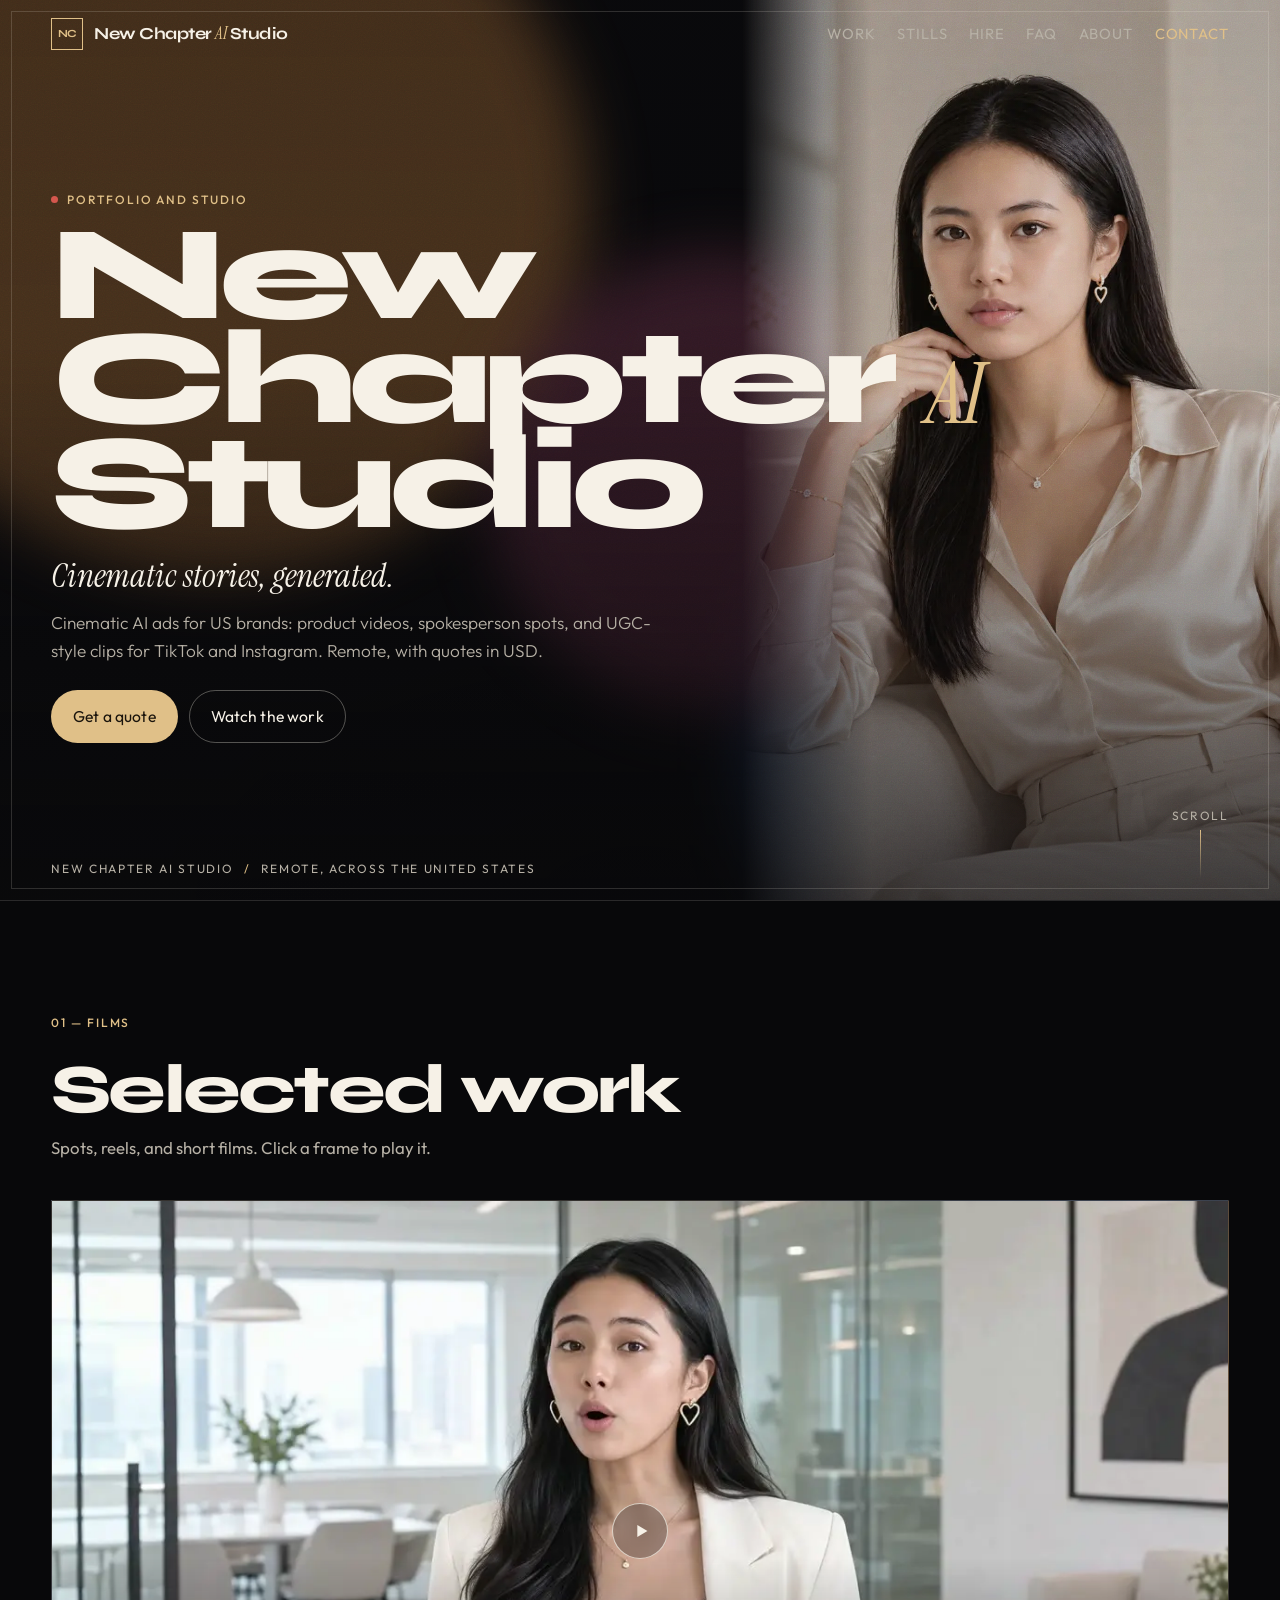
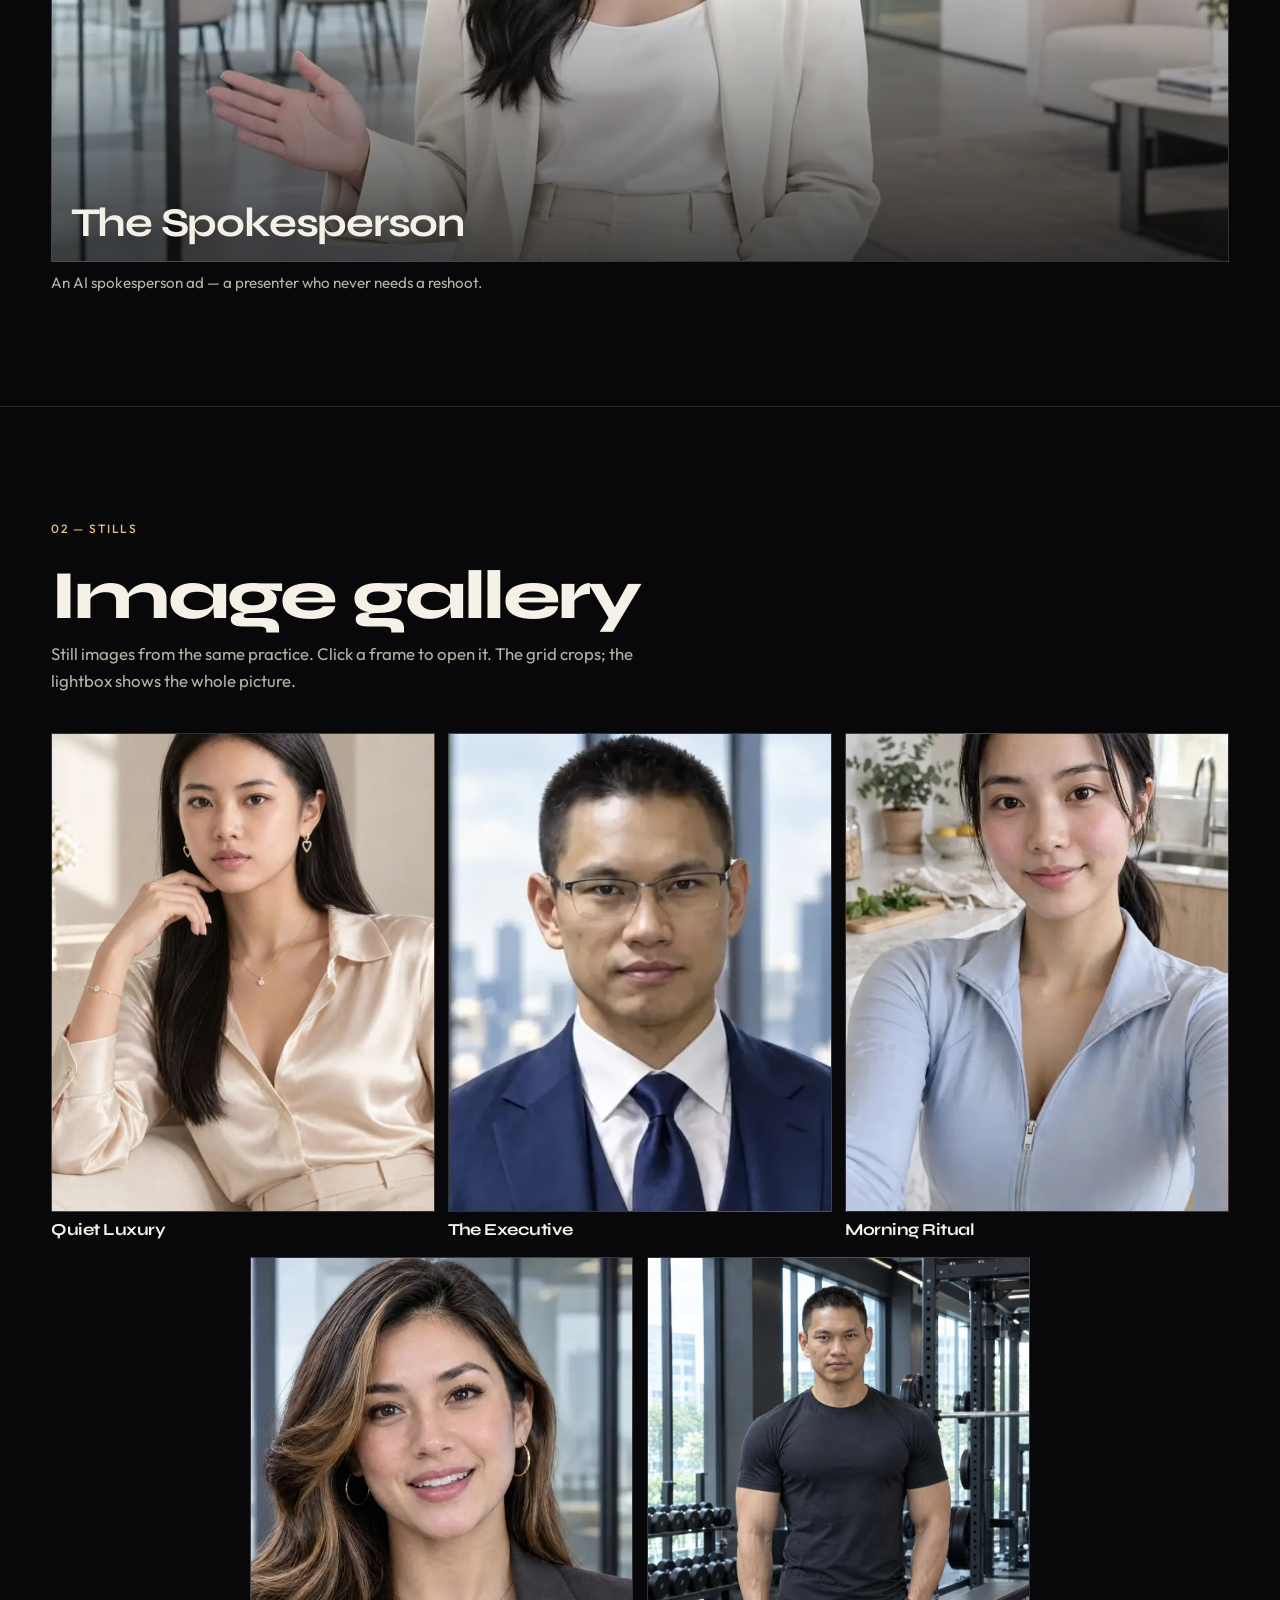
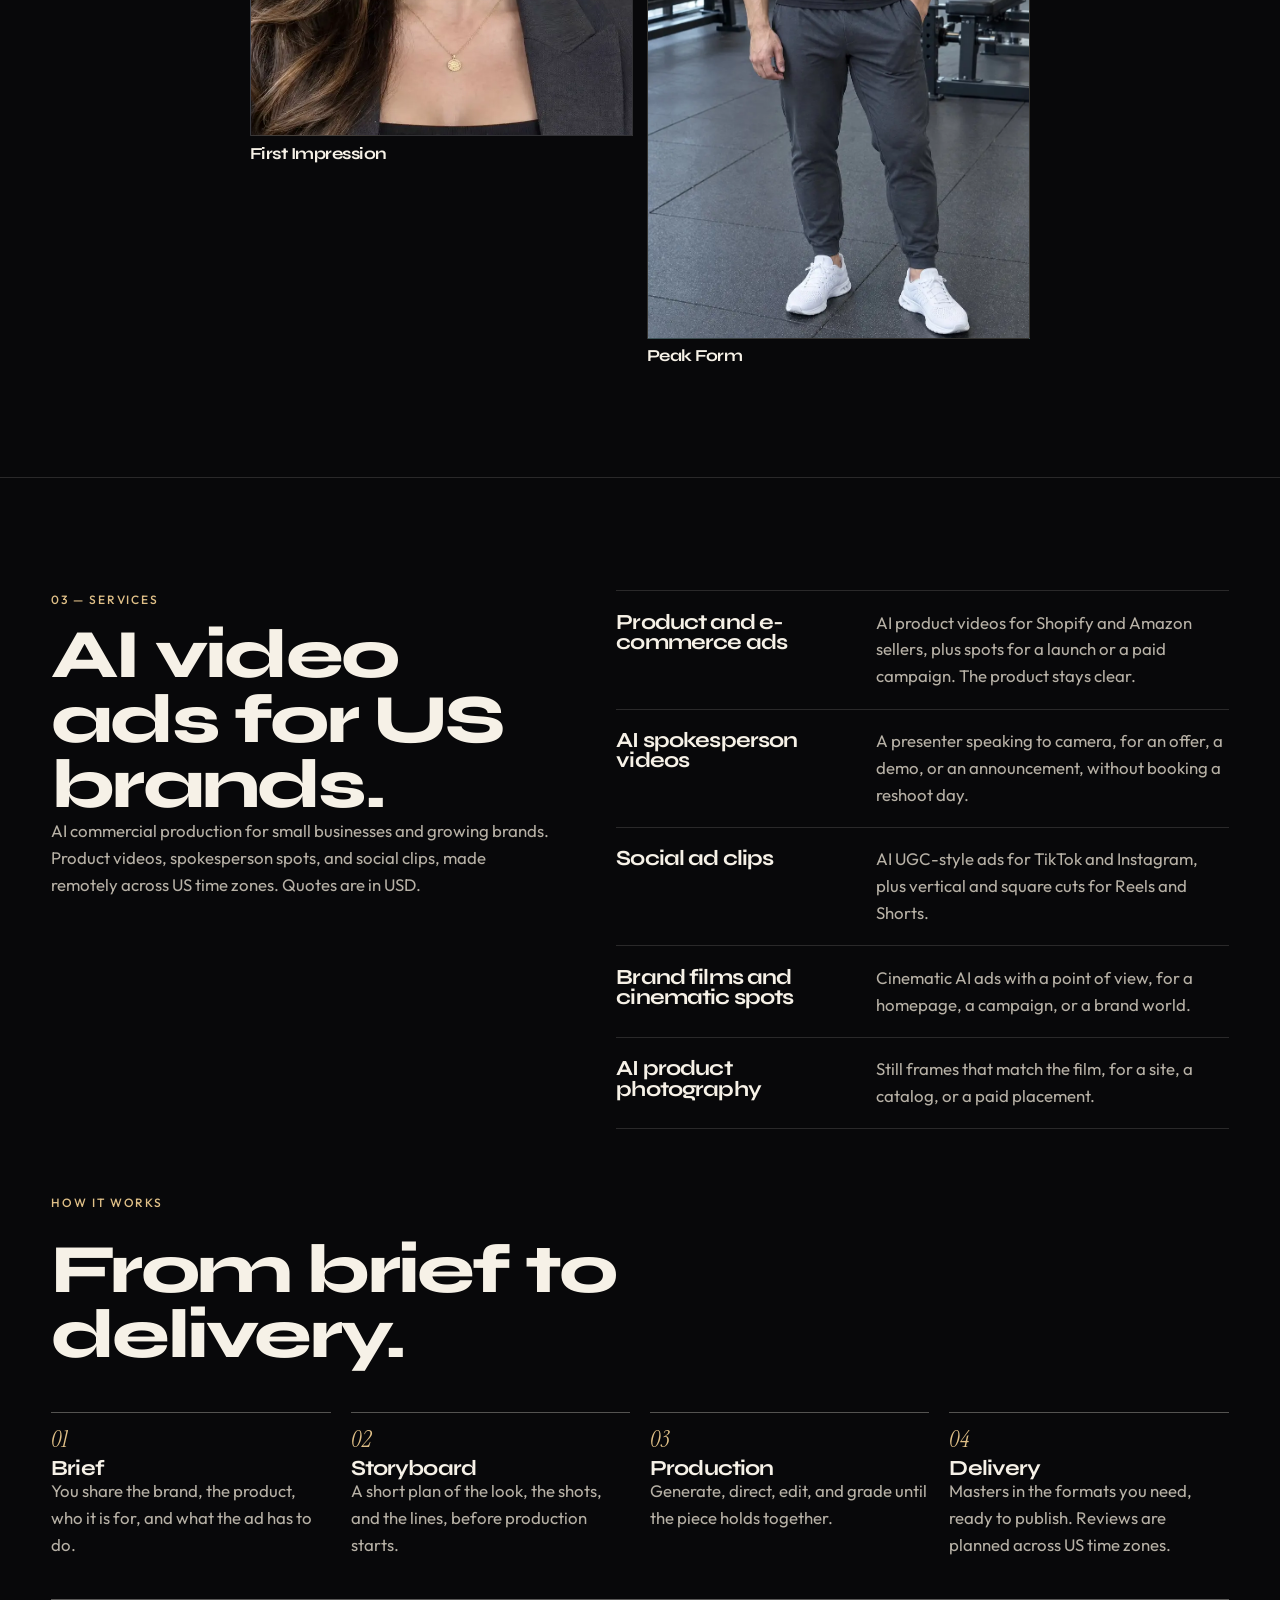
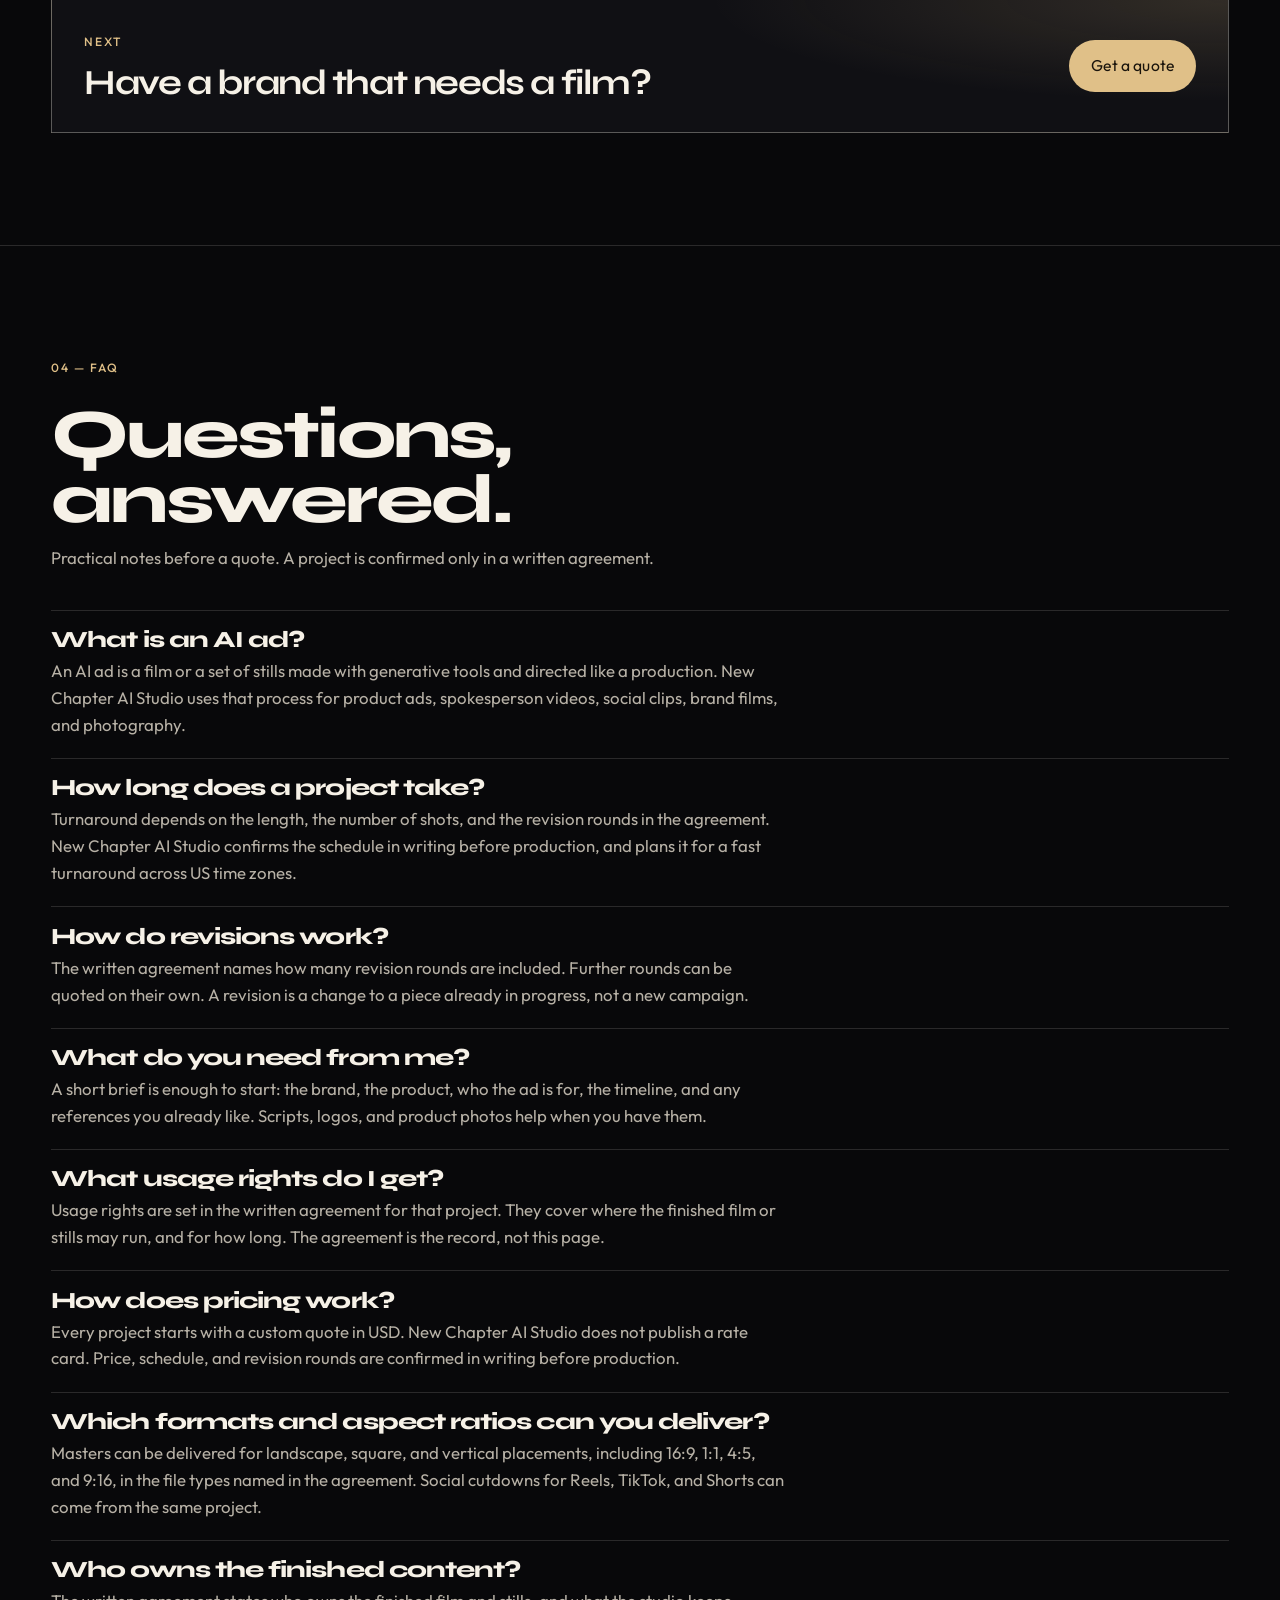
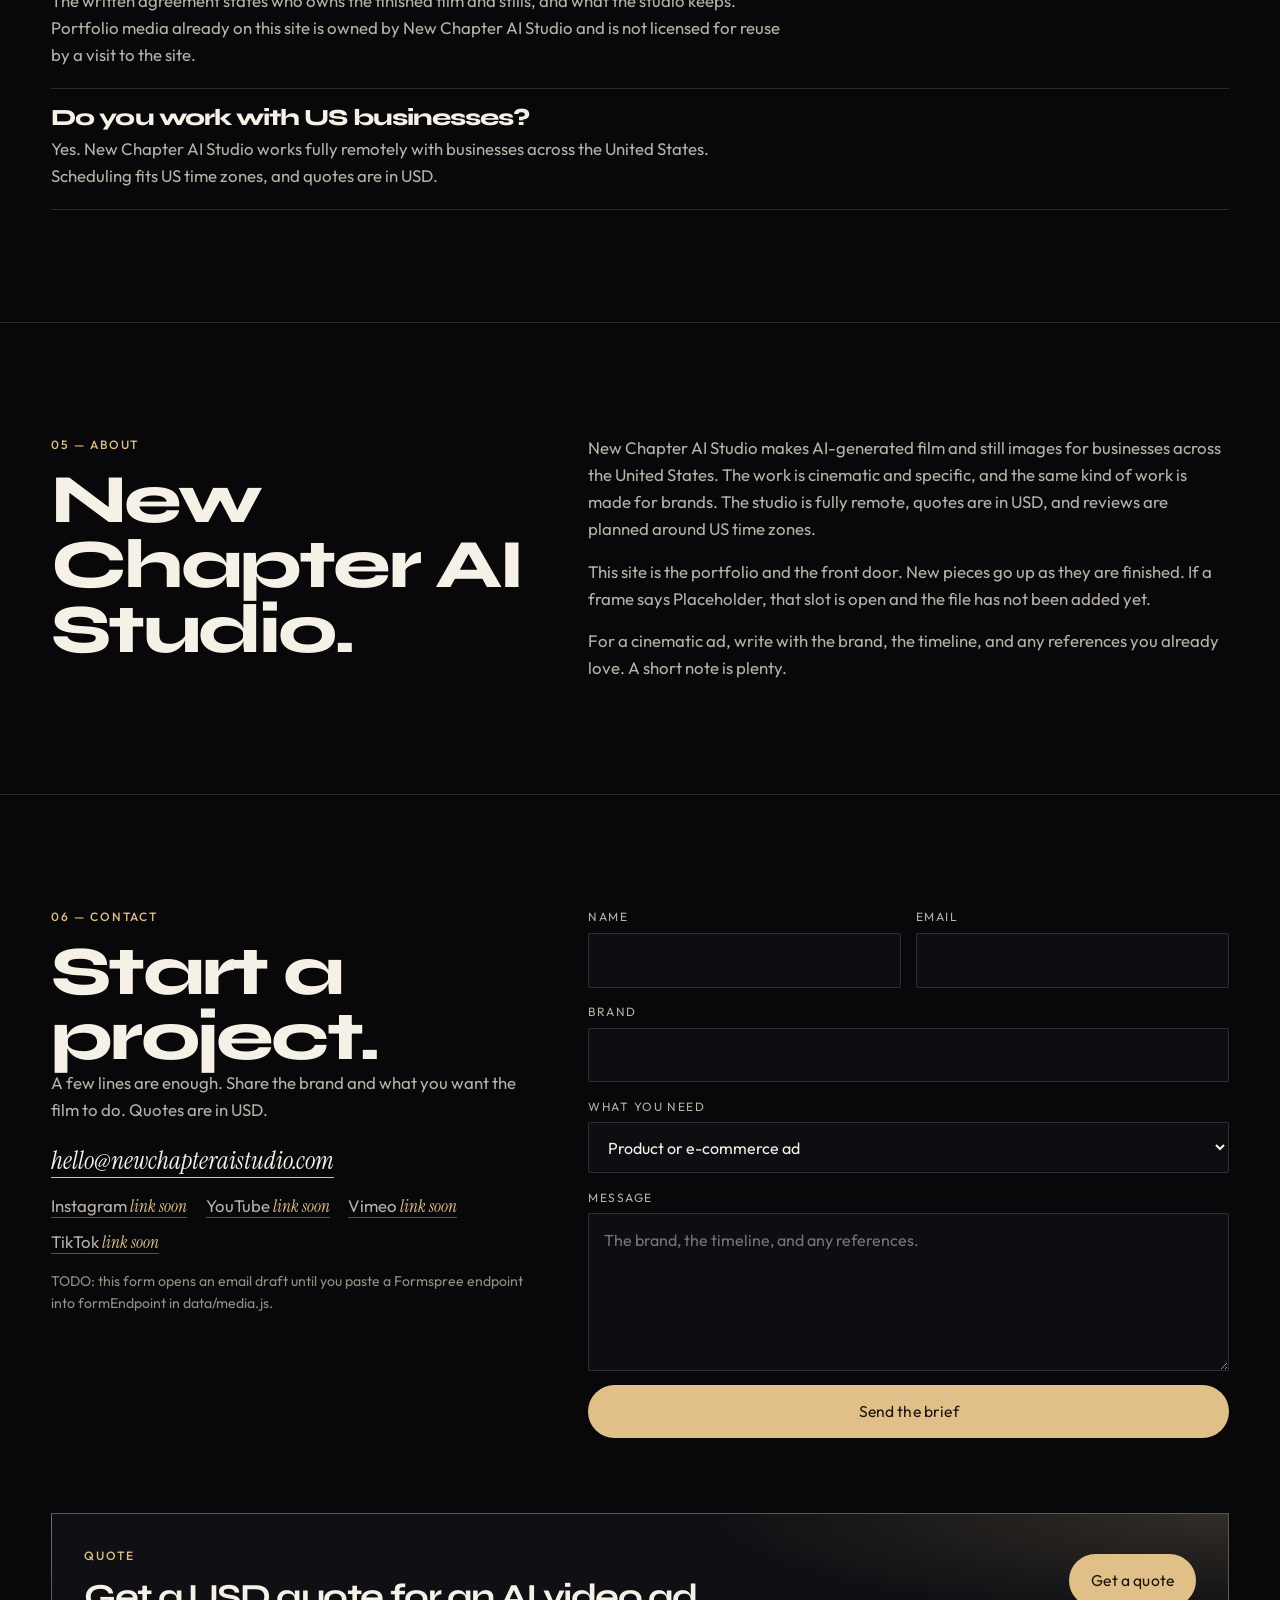
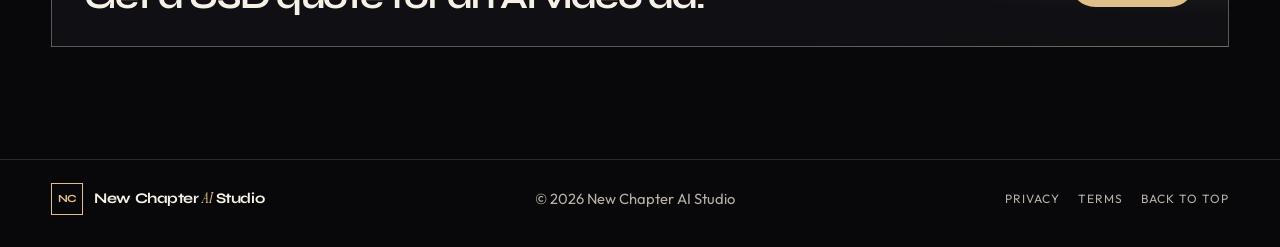
==== index.html @ 7c5f5c93 "Retarget the studio site at US businesses Point language, search copy, and structured data at remote" ====
<!DOCTYPE html>
<html lang="en-US">
<head>
  <meta charset="utf-8">
  <meta name="viewport" content="width=device-width, initial-scale=1">
  <title>Cinematic AI Ads for US Brands | New Chapter AI Studio</title>
  <meta name="description" content="Cinematic AI ads for US brands, including AI product videos for Shopify and Amazon sellers and UGC-style ads for TikTok and Instagram. Remote work, USD quotes.">
  <meta name="theme-color" content="#08080a">
  <meta name="author" content="New Chapter AI Studio">
  <link rel="canonical" href="https://newchapteraistudio.com/">
  <link rel="icon" href="favicon.svg" type="image/svg+xml">
  <link rel="apple-touch-icon" href="apple-touch-icon.png">
  <meta property="og:locale" content="en_US">
  <meta property="og:title" content="Cinematic AI Ads for US Brands | New Chapter AI Studio">
  <meta property="og:description" content="Cinematic AI ads for US brands, including AI product videos for Shopify and Amazon sellers and UGC-style ads for TikTok and Instagram. Remote work, USD quotes.">
  <meta property="og:type" content="website">
  <meta property="og:url" content="https://newchapteraistudio.com/">
  <meta property="og:image" content="https://newchapteraistudio.com/assets/images/og-share.jpg">
  <meta property="og:image:width" content="1200">
  <meta property="og:image:height" content="630">
  <meta property="og:image:alt" content="New Chapter AI Studio — cinematic AI video ads">
  <meta name="twitter:card" content="summary_large_image">
  <meta name="twitter:title" content="Cinematic AI Ads for US Brands | New Chapter AI Studio">
  <meta name="twitter:description" content="Cinematic AI ads for US brands, including AI product videos for Shopify and Amazon sellers and UGC-style ads for TikTok and Instagram. Remote work, USD quotes.">
  <meta name="twitter:image" content="https://newchapteraistudio.com/assets/images/og-share.jpg">
  <meta name="twitter:image:alt" content="New Chapter AI Studio — cinematic AI video ads">
  <script>document.documentElement.classList.add("js");</script>
  <link rel="preconnect" href="https://fonts.googleapis.com">
  <link rel="preconnect" href="https://fonts.gstatic.com" crossorigin>
  <link rel="preload" as="style" href="https://fonts.googleapis.com/css2?family=Instrument+Serif:ital@0;1&family=Outfit:wght@300;400;500;600&family=Syne:wght@500;600;700;800&display=swap" onload="this.onload=null;this.rel='stylesheet'">
  <noscript><link rel="stylesheet" href="https://fonts.googleapis.com/css2?family=Instrument+Serif:ital@0;1&family=Outfit:wght@300;400;500;600&family=Syne:wght@500;600;700;800&display=swap"></noscript>
  <link rel="stylesheet" href="css/styles.css">
  <script type="application/ld+json">
  {
    "@context": "https://schema.org",
    "@graph": [
      {
        "@type": "Organization",
        "@id": "https://newchapteraistudio.com/#organization",
        "name": "New Chapter AI Studio",
        "url": "https://newchapteraistudio.com/",
        "email": "hello@newchapteraistudio.com",
        "logo": "https://newchapteraistudio.com/apple-touch-icon.png",
        "image": "https://newchapteraistudio.com/assets/images/og-share.jpg",
        "description": "New Chapter AI Studio produces cinematic AI ads, AI product videos, and AI spokesperson videos for businesses across the United States.",
        "knowsLanguage": "en-US",
        "areaServed": {
          "@type": "Country",
          "name": "United States"
        }
      },
      {
        "@type": "ProfessionalService",
        "@id": "https://newchapteraistudio.com/#service",
        "name": "New Chapter AI Studio",
        "url": "https://newchapteraistudio.com/",
        "email": "hello@newchapteraistudio.com",
        "image": "https://newchapteraistudio.com/assets/images/og-share.jpg",
        "logo": "https://newchapteraistudio.com/apple-touch-icon.png",
        "description": "Remote AI commercial production for US businesses: product videos, spokesperson videos, UGC-style social clips, brand films, and stills. Quotes in USD.",
        "knowsLanguage": "en-US",
        "currenciesAccepted": "USD",
        "areaServed": {
          "@type": "Country",
          "name": "United States"
        },
        "provider": { "@id": "https://newchapteraistudio.com/#organization" },
        "hasOfferCatalog": {
          "@type": "OfferCatalog",
          "name": "AI video and still production",
          "itemListElement": [
            {
              "@type": "Offer",
              "priceCurrency": "USD",
              "itemOffered": {
                "@type": "Service",
                "name": "Product and e-commerce ads",
                "description": "AI product videos for Shopify and Amazon sellers, plus spots for a launch or a paid campaign. The product stays clear."
              }
            },
            {
              "@type": "Offer",
              "priceCurrency": "USD",
              "itemOffered": {
                "@type": "Service",
                "name": "AI spokesperson videos",
                "description": "A presenter speaking to camera, for an offer, a demo, or an announcement, without booking a reshoot day."
              }
            },
            {
              "@type": "Offer",
              "priceCurrency": "USD",
              "itemOffered": {
                "@type": "Service",
                "name": "Social ad clips",
                "description": "AI UGC-style ads for TikTok and Instagram, plus vertical and square cuts for Reels and Shorts."
              }
            },
            {
              "@type": "Offer",
              "priceCurrency": "USD",
              "itemOffered": {
                "@type": "Service",
                "name": "Brand films and cinematic spots",
                "description": "Cinematic AI ads with a point of view, for a homepage, a campaign, or a brand world."
              }
            },
            {
              "@type": "Offer",
              "priceCurrency": "USD",
              "itemOffered": {
                "@type": "Service",
                "name": "AI product photography",
                "description": "Still frames that match the film, for a site, a catalog, or a paid placement."
              }
            }
          ]
        }
      },
      {
        "@type": "FAQPage",
        "@id": "https://newchapteraistudio.com/#faq",
        "mainEntity": [
          {
            "@type": "Question",
            "name": "What is an AI ad?",
            "acceptedAnswer": {
              "@type": "Answer",
              "text": "An AI ad is a film or a set of stills made with generative tools and directed like a production. New Chapter AI Studio uses that process for product ads, spokesperson videos, social clips, brand films, and photography."
            }
          },
          {
            "@type": "Question",
            "name": "How long does a project take?",
            "acceptedAnswer": {
              "@type": "Answer",
              "text": "Turnaround depends on the length, the number of shots, and the revision rounds in the agreement. New Chapter AI Studio confirms the schedule in writing before production, and plans it for a fast turnaround across US time zones."
            }
          },
          {
            "@type": "Question",
            "name": "How do revisions work?",
            "acceptedAnswer": {
              "@type": "Answer",
              "text": "The written agreement names how many revision rounds are included. Further rounds can be quoted on their own. A revision is a change to a piece already in progress, not a new campaign."
            }
          },
          {
            "@type": "Question",
            "name": "What do you need from me?",
            "acceptedAnswer": {
              "@type": "Answer",
              "text": "A short brief is enough to start: the brand, the product, who the ad is for, the timeline, and any references you already like. Scripts, logos, and product photos help when you have them."
            }
          },
          {
            "@type": "Question",
            "name": "What usage rights do I get?",
            "acceptedAnswer": {
              "@type": "Answer",
              "text": "Usage rights are set in the written agreement for that project. They cover where the finished film or stills may run, and for how long. The agreement is the record, not this page."
            }
          },
          {
            "@type": "Question",
            "name": "How does pricing work?",
            "acceptedAnswer": {
              "@type": "Answer",
              "text": "Every project starts with a custom quote in USD. New Chapter AI Studio does not publish a rate card. Price, schedule, and revision rounds are confirmed in writing before production."
            }
          },
          {
            "@type": "Question",
            "name": "Which formats and aspect ratios can you deliver?",
            "acceptedAnswer": {
              "@type": "Answer",
              "text": "Masters can be delivered for landscape, square, and vertical placements, including 16:9, 1:1, 4:5, and 9:16, in the file types named in the agreement. Social cutdowns for Reels, TikTok, and Shorts can come from the same project."
            }
          },
          {
            "@type": "Question",
            "name": "Who owns the finished content?",
            "acceptedAnswer": {
              "@type": "Answer",
              "text": "The written agreement states who owns the finished film and stills, and what the studio keeps. Portfolio media already on this site is owned by New Chapter AI Studio and is not licensed for reuse by a visit to the site."
            }
          },
          {
            "@type": "Question",
            "name": "Do you work with US businesses?",
            "acceptedAnswer": {
              "@type": "Answer",
              "text": "Yes. New Chapter AI Studio works fully remotely with businesses across the United States. Scheduling fits US time zones, and quotes are in USD."
            }
          }
        ]
      }
    ]
  }
  </script>
</head>
<body>
  <a class="skip" href="#work">Skip to work</a>

  <header class="nav" id="nav">
    <a class="logo" href="#top">
      <span class="logo-mark" aria-hidden="true">NC</span>
      <span class="logo-type">New Chapter <em>AI</em> Studio</span>
    </a>
    <button class="nav-toggle" type="button" aria-expanded="false" aria-controls="nav-links">
      <span class="when-closed">Menu</span>
      <span class="when-open">Close</span>
    </button>
    <nav id="nav-links" class="nav-links" aria-label="Primary">
      <a href="#work">Work</a>
      <a href="#stills">Stills</a>
      <a href="#services">Hire</a>
      <a href="#faq">FAQ</a>
      <a href="#about">About</a>
      <a href="#contact">Contact</a>
    </nav>
  </header>

  <section class="hero" id="top">
    <!--
      Background slot. Set hero.video in data/media.js for a film,
      or hero.image for a still. Empty = animated backdrop.
    -->
    <div class="hero-media" id="hero-media">
      <div class="hero-fallback" aria-hidden="true">
        <span class="blob b1"></span>
        <span class="blob b2"></span>
        <span class="blob b3"></span>
      </div>
    </div>
    <div class="hero-shade" aria-hidden="true"></div>
    <div class="grain" aria-hidden="true"></div>
    <div class="hero-frame" aria-hidden="true"></div>

    <div class="hero-content">
      <div class="hero-copy">
        <p class="eyebrow"><span class="rec" aria-hidden="true"></span> Portfolio and studio</p>
        <h1>
          <span class="line">New</span>
          <span class="line">Chapter <em>AI</em></span>
          <span class="line">Studio</span>
        </h1>
        <p class="tagline">Cinematic stories, generated.</p>
        <p class="lede">Cinematic AI ads for US brands: product videos, spokesperson spots, and UGC-style clips for TikTok and Instagram. Remote, with quotes in USD.</p>
        <div class="hero-actions">
          <a class="btn btn-gold" href="mailto:hello@newchapteraistudio.com?subject=Quote%20request%20%E2%80%94%20New%20Chapter%20AI%20Studio">Get a quote</a>
          <a class="btn btn-ghost" href="#work">Watch the work</a>
        </div>
      </div>
      <div class="hero-foot">
        <p>New Chapter AI Studio <span class="sep" aria-hidden="true">/</span> Remote, across the United States</p>
        <a class="scroll-cue" href="#work">
          <span>Scroll</span>
          <span class="scroll-line" aria-hidden="true"></span>
        </a>
      </div>
    </div>
  </section>

  <main>
    <section class="section" id="work">
      <div class="wrap">
        <header class="section-head reveal">
          <p class="eyebrow">01 — Films</p>
          <h2>Selected work</h2>
          <p class="deck">Spots, reels, and short films. Click a frame to play it.</p>
        </header>
        <div id="video-grid" class="video-grid" aria-live="polite"></div>
      </div>
    </section>

    <section class="section" id="stills">
      <div class="wrap">
        <header class="section-head reveal">
          <p class="eyebrow">02 — Stills</p>
          <h2>Image gallery</h2>
          <p class="deck">Still images from the same practice. Click a frame to open it. The grid crops; the lightbox shows the whole picture.</p>
        </header>
        <div id="image-grid" class="still-grid" aria-live="polite"></div>
      </div>
    </section>

    <section class="section" id="services">
      <div class="wrap">
        <div class="services-layout">
          <div class="services-intro reveal">
            <p class="eyebrow">03 — Services</p>
            <h2>AI video ads for US brands.</h2>
            <p class="deck">AI commercial production for small businesses and growing brands. Product videos, spokesperson spots, and social clips, made remotely across US time zones. Quotes are in USD.</p>
          </div>
          <div class="offers reveal">
            <article class="offer">
              <h3>Product and e-commerce ads</h3>
              <p>AI product videos for Shopify and Amazon sellers, plus spots for a launch or a paid campaign. The product stays clear.</p>
            </article>
            <article class="offer">
              <h3>AI spokesperson videos</h3>
              <p>A presenter speaking to camera, for an offer, a demo, or an announcement, without booking a reshoot day.</p>
            </article>
            <article class="offer">
              <h3>Social ad clips</h3>
              <p>AI UGC-style ads for TikTok and Instagram, plus vertical and square cuts for Reels and Shorts.</p>
            </article>
            <article class="offer">
              <h3>Brand films and cinematic spots</h3>
              <p>Cinematic AI ads with a point of view, for a homepage, a campaign, or a brand world.</p>
            </article>
            <article class="offer">
              <h3>AI product photography</h3>
              <p>Still frames that match the film, for a site, a catalog, or a paid placement.</p>
            </article>
          </div>
        </div>

        <header class="section-head process-head reveal" id="process">
          <p class="eyebrow">How it works</p>
          <h2>From brief to delivery.</h2>
        </header>
        <ol class="process">
          <li class="reveal">
            <span class="num">01</span>
            <h3>Brief</h3>
            <p>You share the brand, the product, who it is for, and what the ad has to do.</p>
          </li>
          <li class="reveal">
            <span class="num">02</span>
            <h3>Storyboard</h3>
            <p>A short plan of the look, the shots, and the lines, before production starts.</p>
          </li>
          <li class="reveal">
            <span class="num">03</span>
            <h3>Production</h3>
            <p>Generate, direct, edit, and grade until the piece holds together.</p>
          </li>
          <li class="reveal">
            <span class="num">04</span>
            <h3>Delivery</h3>
            <p>Masters in the formats you need, ready to publish. Reviews are planned across US time zones.</p>
          </li>
        </ol>

        <div class="cta-band reveal">
          <div>
            <p class="eyebrow">Next</p>
            <p class="cta-line">Have a brand that needs a film?</p>
          </div>
          <a class="btn btn-gold" href="mailto:hello@newchapteraistudio.com?subject=Quote%20request%20%E2%80%94%20New%20Chapter%20AI%20Studio">Get a quote</a>
        </div>
      </div>
    </section>

    <section class="section" id="faq">
      <div class="wrap">
        <header class="section-head reveal">
          <p class="eyebrow">04 — FAQ</p>
          <h2>Questions, answered.</h2>
          <p class="deck">Practical notes before a quote. A project is confirmed only in a written agreement.</p>
        </header>
        <div class="faq">
          <article class="faq-item reveal">
            <h3>What is an AI ad?</h3>
            <p>An AI ad is a film or a set of stills made with generative tools and directed like a production. New Chapter AI Studio uses that process for product ads, spokesperson videos, social clips, brand films, and photography.</p>
          </article>
          <article class="faq-item reveal">
            <h3>How long does a project take?</h3>
            <p>Turnaround depends on the length, the number of shots, and the revision rounds in the agreement. New Chapter AI Studio confirms the schedule in writing before production, and plans it for a fast turnaround across US time zones.</p>
          </article>
          <article class="faq-item reveal">
            <h3>How do revisions work?</h3>
            <p>The written agreement names how many revision rounds are included. Further rounds can be quoted on their own. A revision is a change to a piece already in progress, not a new campaign.</p>
          </article>
          <article class="faq-item reveal">
            <h3>What do you need from me?</h3>
            <p>A short brief is enough to start: the brand, the product, who the ad is for, the timeline, and any references you already like. Scripts, logos, and product photos help when you have them.</p>
          </article>
          <article class="faq-item reveal">
            <h3>What usage rights do I get?</h3>
            <p>Usage rights are set in the written agreement for that project. They cover where the finished film or stills may run, and for how long. The agreement is the record, not this page.</p>
          </article>
          <article class="faq-item reveal">
            <h3>How does pricing work?</h3>
            <p>Every project starts with a custom quote in USD. New Chapter AI Studio does not publish a rate card. Price, schedule, and revision rounds are confirmed in writing before production.</p>
          </article>
          <article class="faq-item reveal">
            <h3>Which formats and aspect ratios can you deliver?</h3>
            <p>Masters can be delivered for landscape, square, and vertical placements, including 16:9, 1:1, 4:5, and 9:16, in the file types named in the agreement. Social cutdowns for Reels, TikTok, and Shorts can come from the same project.</p>
          </article>
          <article class="faq-item reveal">
            <h3>Who owns the finished content?</h3>
            <p>The written agreement states who owns the finished film and stills, and what the studio keeps. Portfolio media already on this site is owned by New Chapter AI Studio and is not licensed for reuse by a visit to the site.</p>
          </article>
          <article class="faq-item reveal">
            <h3>Do you work with US businesses?</h3>
            <p>Yes. New Chapter AI Studio works fully remotely with businesses across the United States. Scheduling fits US time zones, and quotes are in USD.</p>
          </article>
        </div>
      </div>
    </section>

    <section class="section" id="about">
      <div class="wrap about-grid">
        <div class="reveal">
          <p class="eyebrow">05 — About</p>
          <h2>New Chapter AI Studio.</h2>
        </div>
        <div class="about-copy reveal">
          <p>New Chapter AI Studio makes AI-generated film and still images for businesses across the United States. The work is cinematic and specific, and the same kind of work is made for brands. The studio is fully remote, quotes are in USD, and reviews are planned around US time zones.</p>
          <p>This site is the portfolio and the front door. New pieces go up as they are finished. If a frame says Placeholder, that slot is open and the file has not been added yet.</p>
          <p>For a cinematic ad, write with the brand, the timeline, and any references you already love. A short note is plenty.</p>
        </div>
      </div>
    </section>

    <section class="section" id="contact">
      <div class="wrap contact-layout">
        <div class="reveal">
          <p class="eyebrow">06 — Contact</p>
          <h2>Start a project.</h2>
          <p class="deck">A few lines are enough. Share the brand and what you want the film to do. Quotes are in USD.</p>
          <p class="email-line"><a data-email href="mailto:hello@newchapteraistudio.com">hello@newchapteraistudio.com</a></p>
          <p class="fine-print" id="email-note"></p>
          <ul class="social-list" id="social-list"></ul>
          <p class="fine-print" id="form-note"></p>
        </div>

        <!-- TODO: form delivery is configured in data/media.js (email + formEndpoint). -->
        <form id="contact-form" class="contact-form reveal" novalidate>
          <label class="hp">
            Leave this blank
            <input type="text" name="_gotcha" tabindex="-1" autocomplete="off">
          </label>
          <div class="form-row">
            <label>
              <span>Name</span>
              <input name="name" type="text" autocomplete="name" required maxlength="120">
            </label>
            <label>
              <span>Email</span>
              <input name="email" type="email" autocomplete="email" required maxlength="180">
            </label>
          </div>
          <label>
            <span>Brand</span>
            <input name="brand" type="text" autocomplete="organization" maxlength="160">
          </label>
          <label>
            <span>What you need</span>
            <select name="project">
              <option>Product or e-commerce ad</option>
              <option>AI spokesperson video</option>
              <option>Social ad clips</option>
              <option>Brand film or cinematic spot</option>
              <option>AI product photography</option>
              <option>Not sure yet</option>
            </select>
          </label>
          <label>
            <span>Message</span>
            <textarea name="message" rows="5" required maxlength="2000" placeholder="The brand, the timeline, and any references."></textarea>
          </label>
          <button class="btn btn-gold" type="submit">Send the brief</button>
          <p id="form-status" class="form-status" role="status"></p>
        </form>
      </div>
      <div class="wrap">
        <div class="cta-band reveal">
          <div>
            <p class="eyebrow">Quote</p>
            <p class="cta-line">Get a USD quote for an AI video ad.</p>
          </div>
          <a class="btn btn-gold" href="mailto:hello@newchapteraistudio.com?subject=Quote%20request%20%E2%80%94%20New%20Chapter%20AI%20Studio">Get a quote</a>
        </div>
      </div>
    </section>
  </main>

  <footer class="footer">
    <div class="wrap footer-inner">
      <a class="logo" href="#top">
        <span class="logo-mark" aria-hidden="true">NC</span>
        <span class="logo-type">New Chapter <em>AI</em> Studio</span>
      </a>
      <p>© 2026 New Chapter AI Studio</p>
      <nav class="footer-links" aria-label="Legal">
        <a href="privacy.html">Privacy</a>
        <a href="terms.html">Terms</a>
        <a class="to-top" href="#top">Back to top</a>
      </nav>
    </div>
  </footer>

  <dialog id="lightbox" class="lightbox" aria-labelledby="lb-title">
    <div class="lb-shell">
      <div class="lb-bar">
        <p class="lb-count" id="lb-count"></p>
        <div class="lb-nav">
          <button type="button" class="text-btn" id="lb-prev">Previous</button>
          <button type="button" class="text-btn" id="lb-next">Next</button>
          <button type="button" class="text-btn" id="lb-close">Close</button>
        </div>
      </div>
      <div id="lb-stage" class="lb-stage"></div>
      <div class="lb-meta">
        <h3 id="lb-title"></h3>
        <p id="lb-desc"></p>
      </div>
    </div>
  </dialog>

  <noscript>
    <p class="noscript">JavaScript is off, so the film and still grids cannot load. Everything they show is listed in data/media.js. You can still read the page and email from the contact section once an address is set.</p>
  </noscript>

  <script src="data/media.js"></script>
  <script src="js/main.js"></script>
</body>
</html>
---- css/styles.css ----
/* New Chapter AI Studio — dark, cinematic, one page. */

:root {
  --bg: #08080a;
  --bg-2: #101014;
  --ink: #f6f1e7;
  --ink-dim: #b7b1a6;
  --ink-faint: #948e84;
  --line: rgba(246, 241, 231, 0.14);
  --line-strong: rgba(246, 241, 231, 0.32);
  --gold: #e0c088;
  --gold-deep: #1a140c;
  --ok: #c9e4c4;
  --err: #ffb4a8;
  --font-display: "Syne", "Avenir Next Condensed", "Arial Narrow", sans-serif;
  --font-serif: "Instrument Serif", "Iowan Old Style", Georgia, serif;
  --font-body: "Outfit", "Avenir Next", "Segoe UI", sans-serif;
  --pad: clamp(1.15rem, 4vw, 3.25rem);
  --max: 1180px;
  --nav-h: 4.25rem;
}

*,
*::before,
*::after {
  box-sizing: border-box;
}

html {
  scroll-behavior: smooth;
  background: var(--bg);
}

body {
  margin: 0;
  background: var(--bg);
  color: var(--ink);
  font-family: var(--font-body);
  font-weight: 400;
  font-size: 1.05rem;
  line-height: 1.6;
  text-rendering: optimizeLegibility;
  color-scheme: dark;
}

body.lock {
  overflow: hidden;
}

img,
video,
iframe {
  max-width: 100%;
}

h1, h2, h3, p {
  overflow-wrap: break-word;
}

h1, h2, h3 {
  font-family: var(--font-display);
  font-weight: 750;
  letter-spacing: -0.04em;
  line-height: 0.94;
  margin: 0;
}

p {
  margin: 0;
}

a {
  color: inherit;
}

::selection {
  background: var(--gold);
  color: var(--gold-deep);
}

:focus-visible {
  outline: 2px solid var(--gold);
  outline-offset: 3px;
}

.skip {
  position: absolute;
  left: 1rem;
  top: -4rem;
  z-index: 80;
  background: var(--gold);
  color: var(--gold-deep);
  padding: 0.55rem 0.8rem;
  text-decoration: none;
}

.skip:focus {
  top: 1rem;
}

.wrap {
  width: min(var(--max), 100%);
  margin-inline: auto;
}

.eyebrow {
  display: flex;
  align-items: center;
  gap: 0.55rem;
  margin: 0 0 0.85rem;
  color: var(--gold);
  font-size: 0.75rem;
  font-weight: 500;
  letter-spacing: 0.16em;
  text-transform: uppercase;
}

.rec {
  width: 0.45rem;
  height: 0.45rem;
  border-radius: 50%;
  background: #d4574e;
  box-shadow: 0 0 0 0 rgba(212, 87, 78, 0.55);
  animation: pulse 2.4s ease-out infinite;
}

.deck {
  color: var(--ink-dim);
  font-size: 1.05rem;
  max-width: 40rem;
}

.btn {
  display: inline-flex;
  align-items: center;
  justify-content: center;
  min-height: 48px;
  padding: 0.8rem 1.3rem;
  border-radius: 999px;
  border: 1px solid transparent;
  background: transparent;
  color: var(--ink);
  font: inherit;
  font-size: 0.98rem;
  letter-spacing: 0.01em;
  text-decoration: none;
  cursor: pointer;
  transition: background 0.2s ease, border-color 0.2s ease, color 0.2s ease, transform 0.2s ease;
}

.btn-gold {
  background: var(--gold);
  color: var(--gold-deep);
}

.btn-gold:hover {
  background: #f0d7a8;
}

.btn-ghost {
  border-color: var(--line-strong);
}

.btn-ghost:hover {
  border-color: var(--ink);
}

.btn:disabled {
  opacity: 0.55;
  cursor: wait;
}

/* Nav */

.nav {
  position: fixed;
  z-index: 40;
  top: 0;
  left: 0;
  right: 0;
  display: flex;
  align-items: center;
  justify-content: space-between;
  gap: 1rem;
  min-height: var(--nav-h);
  padding: 0.75rem var(--pad);
  transition: background 0.3s ease, border-color 0.3s ease;
}

.nav.scrolled {
  background: rgba(8, 8, 10, 0.82);
  backdrop-filter: blur(16px);
  border-bottom: 1px solid var(--line);
}

.nav.menu-open {
  background: transparent;
  border-bottom-color: transparent;
}

.logo {
  position: relative;
  z-index: 42;
  display: flex;
  align-items: center;
  gap: 0.7rem;
  color: var(--ink);
  text-decoration: none;
}

.logo-mark {
  width: 2rem;
  height: 2rem;
  display: grid;
  place-items: center;
  border: 1px solid var(--gold);
  color: var(--gold);
  font-family: var(--font-display);
  font-style: normal;
  font-weight: 700;
  font-size: 0.68rem;
  letter-spacing: -0.06em;
}

.logo-type {
  font-family: var(--font-display);
  font-weight: 700;
  letter-spacing: -0.03em;
  line-height: 1;
}

.logo-type em {
  font-family: var(--font-serif);
  font-style: italic;
  font-weight: 400;
  color: var(--gold);
}

.nav-links {
  display: flex;
  align-items: center;
  gap: 1.35rem;
}

.nav-links a {
  color: var(--ink-dim);
  text-decoration: none;
  font-size: 0.92rem;
  letter-spacing: 0.06em;
  text-transform: uppercase;
}

.nav-links a:hover,
.nav-links a.active {
  color: var(--gold);
}

.nav-toggle {
  display: none;
  position: relative;
  z-index: 42;
  min-height: 44px;
  padding: 0.4rem 0.2rem;
  border: 0;
  background: transparent;
  color: var(--ink);
  font: inherit;
  letter-spacing: 0.12em;
  text-transform: uppercase;
  cursor: pointer;
}

.nav-toggle .when-open {
  display: none;
}

.nav-toggle[aria-expanded="true"] .when-closed {
  display: none;
}

.nav-toggle[aria-expanded="true"] .when-open {
  display: inline;
}

/* Hero */

.hero {
  position: relative;
  display: flex;
  min-height: 100vh;
  min-height: 100svh;
  overflow: hidden;
  background: var(--bg);
}

.hero-media,
.hero-shade,
.grain,
.hero-frame {
  position: absolute;
  inset: 0;
}

.hero-media {
  z-index: 0;
}

.hero-fallback {
  position: absolute;
  inset: 0;
  background:
    radial-gradient(80% 60% at 50% 100%, rgba(0, 0, 0, 0.2), transparent 60%),
    #09090b;
  overflow: hidden;
}

.blob {
  position: absolute;
  width: 58vw;
  height: 58vw;
  border-radius: 50%;
  filter: blur(30px);
  opacity: 0.85;
}

.b1 {
  background: #5a3d22;
  top: -18%;
  left: -12%;
  animation: drift 22s ease-in-out infinite;
}

.b2 {
  background: #1c3050;
  right: -16%;
  bottom: -24%;
  animation: drift 28s ease-in-out infinite reverse;
}

.b3 {
  background: #4a2434;
  top: 28%;
  left: 38%;
  width: 36vw;
  height: 36vw;
  opacity: 0.7;
  animation: drift 18s ease-in-out infinite;
}

.hero-shade {
  z-index: 1;
  background:
    linear-gradient(180deg, rgba(8, 8, 10, 0.18) 0%, rgba(8, 8, 10, 0.12) 38%, rgba(8, 8, 10, 0.78) 100%);
}

.grain {
  z-index: 2;
  pointer-events: none;
  opacity: 0.22;
  mix-blend-mode: overlay;
  background-image: url("data:image/svg+xml;utf8,<svg xmlns='http://www.w3.org/2000/svg' width='180' height='180'><filter id='n'><feTurbulence type='fractalNoise' baseFrequency='0.85' numOctaves='2' stitchTiles='stitch'/></filter><rect width='100%' height='100%' filter='url(%23n)' opacity='0.9'/></svg>");
}

.hero-frame {
  z-index: 2;
  inset: 0.7rem;
  border: 1px solid rgba(246, 241, 231, 0.16);
  pointer-events: none;
}

.hero-media picture.hero-still {
  position: absolute;
  top: 0;
  right: 0;
  width: min(42vw, 640px);
  height: 100%;
  -webkit-mask-image: linear-gradient(90deg, transparent, #000 24%);
  mask-image: linear-gradient(90deg, transparent, #000 24%);
}

.hero-media picture.hero-still img {
  width: 100%;
  height: 100%;
  object-fit: cover;
  object-position: center 18%;
  display: block;
}

.hero-media.has-still ~ .hero-content h1 {
  font-size: clamp(2.7rem, 10.5vw, 8.4rem);
}

.hero-media video,
.hero-media iframe {
  position: absolute;
  top: 50%;
  left: 50%;
  width: 100vw;
  height: 56.25vw;
  min-width: 177.78vh;
  min-height: 100%;
  transform: translate(-50%, -50%);
  border: 0;
  pointer-events: none;
}

.hero-content {
  position: relative;
  z-index: 3;
  display: flex;
  flex-direction: column;
  justify-content: flex-end;
  width: min(1400px, 100%);
  margin-inline: auto;
  padding: calc(var(--nav-h) + 6vh) var(--pad) 1.35rem;
  flex: 1;
}

.hero h1 {
  font-size: clamp(2.7rem, 13.2vw, 10.4rem);
  font-weight: 800;
  line-height: 0.78;
  letter-spacing: -0.055em;
}

.hero h1 .line {
  display: block;
}

.hero h1 em {
  font-family: var(--font-serif);
  font-style: italic;
  font-weight: 400;
  font-size: 0.62em;
  letter-spacing: 0;
  color: var(--gold);
}

.tagline {
  margin-top: 1.15rem;
  font-family: var(--font-serif);
  font-style: italic;
  font-size: clamp(1.45rem, 2.6vw, 2.15rem);
  letter-spacing: 0;
  line-height: 1.2;
}

.lede {
  margin-top: 0.85rem;
  max-width: 38rem;
  color: var(--ink-dim);
  font-weight: 300;
  font-size: 1.08rem;
}

.hero-actions {
  display: flex;
  flex-wrap: wrap;
  gap: 0.7rem;
  margin-top: 1.6rem;
}

.hero-copy > * {
  animation: rise 0.9s ease both;
}

.hero-copy > *:nth-child(1) { animation-delay: 0.05s; }
.hero-copy > *:nth-child(2) { animation-delay: 0.14s; }
.hero-copy > *:nth-child(3) { animation-delay: 0.24s; }
.hero-copy > *:nth-child(4) { animation-delay: 0.34s; }
.hero-copy > *:nth-child(5) { animation-delay: 0.44s; }

.hero-foot {
  display: flex;
  align-items: flex-end;
  justify-content: space-between;
  gap: 1rem;
  margin-top: clamp(2.2rem, 7vh, 4.5rem);
  color: var(--ink-dim);
  font-size: 0.75rem;
  letter-spacing: 0.14em;
  text-transform: uppercase;
}

.sep {
  margin: 0 0.35rem;
  color: var(--gold);
}

.scroll-cue {
  display: grid;
  justify-items: center;
  gap: 0.35rem;
  color: var(--ink-dim);
  text-decoration: none;
}

.scroll-line {
  width: 1px;
  height: 3rem;
  background: linear-gradient(var(--gold), transparent);
}

/* Sections */

.section {
  padding: clamp(4rem, 9vw, 7rem) var(--pad);
  border-top: 1px solid var(--line);
}

.section-head {
  display: grid;
  gap: 0.75rem;
  margin-bottom: clamp(1.5rem, 3vw, 2.4rem);
  max-width: 42rem;
}

.section h2,
.about-grid h2,
.contact-layout h2,
.services-intro h2 {
  font-size: clamp(2.3rem, 5.4vw, 4.4rem);
}

.js .reveal {
  opacity: 0;
  transform: translateY(22px);
  transition: opacity 0.7s ease, transform 0.7s ease;
}

.js .reveal.in {
  opacity: 1;
  transform: none;
}

.video-grid .reveal:nth-child(2),
.still-grid .reveal:nth-child(2),
.process .reveal:nth-child(2) { transition-delay: 0.08s; }

.video-grid .reveal:nth-child(3),
.still-grid .reveal:nth-child(3),
.process .reveal:nth-child(3) { transition-delay: 0.16s; }

.process .reveal:nth-child(4) { transition-delay: 0.24s; }

/* Video grid */

.video-grid {
  display: grid;
  grid-template-columns: 1fr;
  gap: 1.35rem;
}

.video-card,
.still {
  appearance: none;
  width: 100%;
  margin: 0;
  padding: 0;
  border: 0;
  background: transparent;
  color: inherit;
  font: inherit;
  text-align: left;
  cursor: pointer;
}

.thumb {
  position: relative;
  display: block;
  overflow: hidden;
  background: #14120f;
  border: 1px solid var(--line);
}

.video-card .thumb {
  aspect-ratio: 16 / 9;
}

.video-card .thumb::after {
  content: "";
  position: absolute;
  z-index: 1;
  left: 0;
  right: 0;
  bottom: 0;
  height: 46%;
  background: linear-gradient(transparent, rgba(0, 0, 0, 0.72));
  pointer-events: none;
}

.video-card.featured .thumb {
  aspect-ratio: 16 / 9;
}

.thumb picture {
  position: absolute;
  inset: 0;
  display: block;
}

.thumb img {
  position: absolute;
  inset: 0;
  width: 100%;
  height: 100%;
  object-fit: cover;
  transform: scale(1.01);
  transition: transform 0.7s ease;
}

.faq {
  border-top: 1px solid var(--line);
  margin-top: 0.4rem;
}

.faq-item {
  padding: 1.15rem 0 1.2rem;
  border-bottom: 1px solid var(--line);
}

.faq-item h3 {
  font-size: clamp(1.2rem, 2vw, 1.45rem);
  margin-bottom: 0.45rem;
}

.faq-item p {
  color: var(--ink-dim);
  max-width: 46rem;
}

.process-head {
  margin-top: clamp(2.5rem, 6vw, 4rem);
}

.thumb:not(.has-image)::before {
  content: "";
  position: absolute;
  inset: 0;
  z-index: 1;
  background-image: repeating-linear-gradient(
    -18deg,
    transparent,
    transparent 13px,
    rgba(246, 241, 231, 0.04) 13px,
    rgba(246, 241, 231, 0.04) 14px
  );
}

.tone-0 { background: radial-gradient(90% 80% at 12% 18%, #6a4a2a 0%, transparent 55%), radial-gradient(80% 70% at 92% 84%, #243656 0%, transparent 52%), #14120f; }
.tone-1 { background: radial-gradient(80% 70% at 82% 8%, #3d5a4c 0%, transparent 55%), radial-gradient(70% 60% at 8% 92%, #3a2a38 0%, transparent 50%), #101214; }
.tone-2 { background: radial-gradient(80% 80% at 28% 86%, #5a3040 0%, transparent 55%), radial-gradient(70% 60% at 84% 16%, #2a3348 0%, transparent 50%), #120f12; }
.tone-3 { background: radial-gradient(90% 70% at 72% 74%, #3e4a62 0%, transparent 55%), radial-gradient(60% 50% at 16% 18%, #6b5430 0%, transparent 50%), #101116; }
.tone-4 { background: radial-gradient(80% 80% at 50% 100%, #4a3828 0%, transparent 55%), radial-gradient(70% 60% at 0% 0%, #1e3a40 0%, transparent 50%), #12110f; }
.tone-5 { background: radial-gradient(80% 70% at 18% 28%, #4c3a58 0%, transparent 55%), radial-gradient(70% 70% at 100% 82%, #2c3a28 0%, transparent 50%), #101014; }

.badge {
  position: absolute;
  z-index: 2;
  top: 0.75rem;
  left: 0.75rem;
  padding: 0.32rem 0.5rem;
  border: 1px solid rgba(224, 192, 136, 0.75);
  background: rgba(8, 8, 10, 0.45);
  color: var(--gold);
  font-size: 0.68rem;
  letter-spacing: 0.14em;
  text-transform: uppercase;
  backdrop-filter: blur(8px);
}

.play,
.expand {
  position: absolute;
  z-index: 2;
  display: grid;
  place-items: center;
}

.play {
  inset: 0;
  width: 3.5rem;
  height: 3.5rem;
  margin: auto;
  border: 1px solid rgba(246, 241, 231, 0.72);
  border-radius: 50%;
  background: rgba(8, 8, 10, 0.28);
  color: var(--ink);
  backdrop-filter: blur(8px);
  transition: transform 0.25s ease, background 0.25s ease;
}

.play svg {
  margin-left: 2px;
}

.card-title {
  position: absolute;
  z-index: 2;
  left: 0.95rem;
  right: 4.2rem;
  bottom: 0.85rem;
  font-family: var(--font-display);
  font-weight: 700;
  font-size: clamp(1.2rem, 2vw, 1.7rem);
  letter-spacing: -0.03em;
  line-height: 1;
  text-shadow: 0 8px 24px rgba(0, 0, 0, 0.45);
}

.featured .card-title {
  font-size: clamp(1.8rem, 3.2vw, 3rem);
  left: 1.15rem;
  bottom: 1.1rem;
}

.card-desc {
  display: block;
  margin-top: 0.6rem;
  color: var(--ink-dim);
  font-size: 0.95rem;
  line-height: 1.45;
}

.video-card:hover .thumb img,
.still:hover .thumb img {
  transform: scale(1.05);
}

.video-card:hover .play {
  transform: scale(1.06);
  background: rgba(8, 8, 10, 0.5);
}

/* Stills */

.still-grid {
  display: grid;
  grid-template-columns: 1fr;
  gap: 1.15rem 0.85rem;
  align-items: start;
}

.still .thumb {
  aspect-ratio: 4 / 5;
}

.still.frame-tall .thumb {
  aspect-ratio: 9 / 16;
}

.still .card-title {
  position: static;
  display: block;
  margin-top: 0.6rem;
  font-size: 1.05rem;
  text-shadow: none;
}

.expand {
  top: 0.75rem;
  right: 0.75rem;
  padding: 0.28rem 0.45rem;
  border: 1px solid var(--line-strong);
  color: var(--ink);
  font-size: 0.68rem;
  letter-spacing: 0.14em;
  text-transform: uppercase;
  background: rgba(8, 8, 10, 0.35);
  opacity: 0;
  transition: opacity 0.2s ease;
}

.still:hover .expand,
.still:focus-visible .expand {
  opacity: 1;
}

/* Services */

.services-layout {
  display: grid;
  gap: 2rem;
}

.offers {
  border-top: 1px solid var(--line);
}

.offer {
  display: grid;
  gap: 0.35rem;
  padding: 1.15rem 0;
  border-bottom: 1px solid var(--line);
}

.offer h3,
.process h3 {
  font-size: 1.35rem;
  font-weight: 700;
}

.offer p,
.process p,
.about-copy p {
  color: var(--ink-dim);
}

.about-copy p + p {
  margin-top: 1rem;
}

.process {
  list-style: none;
  display: grid;
  grid-template-columns: 1fr;
  gap: 1.25rem;
  margin: 2.75rem 0 0;
  padding: 0;
}

.process li {
  padding-top: 0.9rem;
  border-top: 1px solid var(--line-strong);
}

.num {
  display: block;
  margin-bottom: 0.45rem;
  color: var(--gold);
  font-family: var(--font-serif);
  font-style: italic;
  font-size: 1.45rem;
  letter-spacing: 0;
  line-height: 1;
}

.cta-band {
  display: flex;
  flex-wrap: wrap;
  align-items: center;
  justify-content: space-between;
  gap: 1.25rem;
  margin-top: 2.5rem;
  padding: clamp(1.3rem, 3vw, 2rem);
  border: 1px solid var(--line-strong);
  background:
    radial-gradient(80% 140% at 100% 0%, rgba(224, 192, 136, 0.16), transparent 55%),
    var(--bg-2);
}

.cta-line {
  font-family: var(--font-display);
  font-weight: 700;
  font-size: clamp(1.5rem, 3vw, 2.2rem);
  letter-spacing: -0.04em;
  line-height: 1;
}

.about-grid,
.contact-layout {
  display: grid;
  gap: 1.5rem;
}

.email-line {
  margin-top: 1.4rem;
  font-family: var(--font-serif);
  font-style: italic;
  font-size: 1.55rem;
  letter-spacing: 0;
  line-height: 1.2;
}

.email-line a {
  text-decoration: none;
  border-bottom: 1px solid var(--gold);
}

.social-list {
  display: flex;
  flex-wrap: wrap;
  gap: 0.55rem 1.15rem;
  margin: 1.1rem 0 0;
  padding: 0;
  list-style: none;
}

.social {
  color: var(--ink);
  text-decoration: none;
  border-bottom: 1px solid var(--gold);
  padding-bottom: 0.05rem;
}

.social.pending {
  color: var(--ink-dim);
  border-bottom-color: var(--line-strong);
}

.social.pending em {
  font-family: var(--font-serif);
  font-style: italic;
  color: var(--gold);
}

.fine-print {
  margin-top: 0.85rem;
  max-width: 36rem;
  color: var(--ink-faint);
  font-size: 0.88rem;
}

.fine-print:empty {
  display: none;
}

/* Form */

.contact-form {
  display: grid;
  gap: 0.9rem;
  align-content: start;
}

.form-row {
  display: grid;
  gap: 0.9rem;
}

.contact-form label {
  display: grid;
  gap: 0.4rem;
}

.contact-form label span {
  color: var(--ink-dim);
  font-size: 0.75rem;
  letter-spacing: 0.12em;
  text-transform: uppercase;
}

.contact-form input,
.contact-form textarea,
.contact-form select {
  width: 100%;
  padding: 0.85rem 0.9rem;
  border: 1px solid var(--line);
  border-radius: 2px;
  background: #0e0e12;
  color: var(--ink);
  font: inherit;
  font-size: 16px;
  color-scheme: dark;
}

.contact-form textarea {
  min-height: 140px;
  resize: vertical;
}

.contact-form input:focus,
.contact-form textarea:focus,
.contact-form select:focus {
  outline: 2px solid var(--gold);
  outline-offset: 1px;
  border-color: transparent;
}

.hp {
  position: absolute;
  left: -9999px;
  height: 0;
  overflow: hidden;
}

.form-status {
  min-height: 1.4em;
  font-size: 0.95rem;
}

.form-status[data-state="ok"] {
  color: var(--ok);
}

.form-status[data-state="err"] {
  color: var(--err);
}

.footer {
  padding: 1.4rem var(--pad) 2rem;
  border-top: 1px solid var(--line);
}

.footer-inner {
  display: flex;
  flex-wrap: wrap;
  align-items: center;
  justify-content: space-between;
  gap: 0.8rem 1.5rem;
  color: var(--ink-dim);
  font-size: 0.92rem;
}

.to-top {
  color: var(--ink-dim);
  text-decoration: none;
  letter-spacing: 0.08em;
  text-transform: uppercase;
  font-size: 0.75rem;
}

.to-top:hover,
.footer-links a:hover,
.footer-links a[aria-current="page"] {
  color: var(--gold);
}

.footer-links {
  display: flex;
  flex-wrap: wrap;
  align-items: center;
  gap: 0.75rem 1.15rem;
}

.footer-links a {
  color: var(--ink-dim);
  text-decoration: none;
  letter-spacing: 0.08em;
  text-transform: uppercase;
  font-size: 0.75rem;
}

.page-legal .nav {
  background: rgba(8, 8, 10, 0.92);
  border-bottom: 1px solid var(--line);
}

.legal {
  padding: calc(var(--nav-h) + 2.75rem) var(--pad) 4.5rem;
}

.legal-doc {
  width: min(42rem, 100%);
}

.legal h1 {
  font-size: clamp(2.6rem, 7vw, 4.6rem);
  margin-bottom: 0.75rem;
}

.legal-meta {
  color: var(--gold);
  font-size: 0.82rem;
  letter-spacing: 0.12em;
  text-transform: uppercase;
}

.legal h2 {
  margin: 2.1rem 0 0.55rem;
  font-size: clamp(1.35rem, 3vw, 1.7rem);
}

.legal p,
.legal li {
  color: var(--ink-dim);
}

.legal p + p,
.legal li + li {
  margin-top: 0.75rem;
}

.legal ul {
  margin: 0.75rem 0 0;
  padding-left: 1.15rem;
}

.legal a {
  color: var(--ink);
}

.legal a:hover {
  color: var(--gold);
}

.legal-actions {
  margin-top: 1.6rem;
}

/* Lightbox */

.lightbox {
  width: min(1080px, calc(100vw - 1.5rem));
  max-height: calc(100vh - 1.5rem);
  max-height: calc(100svh - 1.5rem);
  margin: auto;
  padding: 0;
  border: 1px solid var(--line-strong);
  background: #0c0c0f;
  color: var(--ink);
}

.lightbox::backdrop {
  background: rgba(0, 0, 0, 0.78);
  backdrop-filter: blur(8px);
}

.lb-shell {
  display: grid;
}

.lb-bar,
.lb-meta {
  display: flex;
  align-items: center;
  justify-content: space-between;
  gap: 0.75rem;
  padding: 0.75rem 0.95rem;
}

.lb-meta {
  display: block;
  padding-top: 0.35rem;
  padding-bottom: 1.1rem;
}

.lb-count {
  margin: 0;
  color: var(--gold);
  font-size: 0.75rem;
  letter-spacing: 0.14em;
  text-transform: uppercase;
}

.lb-nav {
  display: flex;
  flex-wrap: wrap;
  gap: 0.35rem 0.85rem;
}

.text-btn {
  min-height: 44px;
  padding: 0.2rem;
  border: 0;
  background: transparent;
  color: var(--ink);
  font: inherit;
  letter-spacing: 0.08em;
  text-transform: uppercase;
  font-size: 0.75rem;
  cursor: pointer;
}

.text-btn:hover {
  color: var(--gold);
}

.lb-stage {
  display: grid;
  place-items: center;
  min-height: 12rem;
  background: #000;
}

.lb-stage iframe,
.lb-stage video {
  width: 100%;
  aspect-ratio: 16 / 9;
  height: auto;
  border: 0;
  background: #000;
}

.lb-stage img {
  width: auto;
  max-width: 100%;
  max-height: 70vh;
  max-height: 70svh;
  height: auto;
  object-fit: contain;
}

.lb-empty {
  padding: 3rem 1.4rem;
  text-align: center;
  max-width: 34rem;
}

.lb-empty strong {
  display: block;
  margin-bottom: 0.55rem;
  font-family: var(--font-display);
  font-size: clamp(1.8rem, 4vw, 2.6rem);
  letter-spacing: -0.04em;
}

.lb-empty p {
  color: var(--ink-dim);
}

.lb-meta h3 {
  font-size: clamp(1.4rem, 2.5vw, 2rem);
}

.lb-meta p {
  margin-top: 0.4rem;
  color: var(--ink-dim);
}

.noscript {
  margin: 0;
  padding: 1rem var(--pad);
  background: #3a2a18;
  color: var(--ink);
}

.empty {
  color: var(--ink-dim);
}

/* Layout breakpoints */

@media (min-width: 700px) {
  .video-grid {
    grid-template-columns: 1fr 1fr;
  }

  .video-card.featured {
    grid-column: 1 / -1;
  }

  .still-grid {
    grid-template-columns: 1fr 1fr;
  }

  .process {
    grid-template-columns: 1fr 1fr;
  }

  .form-row {
    grid-template-columns: 1fr 1fr;
  }

  .offer {
    grid-template-columns: minmax(11rem, 15rem) 1fr;
    gap: 1.25rem;
    align-items: baseline;
  }
}

@media (min-width: 900px) {
  .services-layout {
    grid-template-columns: 0.9fr 1.1fr;
    gap: 4rem;
    align-items: start;
  }

  .services-intro {
    position: sticky;
    top: 5.5rem;
  }

  .about-grid,
  .contact-layout {
    grid-template-columns: 0.85fr 1.15fr;
    gap: 4rem;
    align-items: start;
  }

  .process {
    grid-template-columns: repeat(4, 1fr);
  }
}

@media (min-width: 700px) and (max-width: 1039px) {
  .still-grid .still:last-child:nth-child(odd) {
    grid-column: 1 / -1;
    width: calc(50% - 0.45rem);
    justify-self: center;
  }
}

@media (min-width: 1040px) {
  .still-grid:has(.still:nth-child(5):last-child) {
    grid-template-columns: repeat(6, 1fr);
  }

  .still-grid:has(.still:nth-child(5):last-child) .still {
    grid-column: span 2;
  }

  .still-grid:has(.still:nth-child(5):last-child) .still:nth-child(4) {
    grid-column: 2 / span 2;
  }

  .still-grid:has(.still:nth-child(5):last-child) .still:nth-child(5) {
    grid-column: 4 / span 2;
  }
}

@media (max-width: 820px) {
  .nav {
    align-items: flex-start;
  }

  .nav-links {
    flex-wrap: wrap;
    justify-content: flex-end;
    gap: 0.35rem 0.85rem;
    max-width: 16rem;
  }

  .js .nav-toggle {
    display: inline-flex;
    align-items: center;
  }

  .js .nav-links {
    position: fixed;
    z-index: 39;
    inset: 0;
    max-width: none;
    flex-direction: column;
    align-items: flex-start;
    justify-content: center;
    flex-wrap: nowrap;
    gap: 0.15rem;
    padding: 5rem var(--pad) 3rem;
    background: #08080a;
    transform: translateY(-102%);
    visibility: hidden;
    pointer-events: none;
    transition: transform 0.4s ease, visibility 0.4s ease;
  }

  .js .nav-links.open {
    transform: none;
    visibility: visible;
    pointer-events: auto;
  }

  .js .nav-links a {
    font-family: var(--font-display);
    font-size: clamp(2.3rem, 11vw, 3.5rem);
    font-weight: 700;
    letter-spacing: -0.045em;
    text-transform: none;
    line-height: 1.05;
    color: var(--ink);
  }

  .js .nav-links a.active {
    color: var(--gold);
  }

  .hero-frame {
    inset: 0.4rem;
  }

  .hero-media picture.hero-still {
    left: 0;
    width: 100%;
    -webkit-mask-image: none;
    mask-image: none;
  }

  .hero-media picture.hero-still img {
    object-position: center 0%;
  }

  .hero-media.has-still ~ .hero-content h1 {
    font-size: clamp(2.45rem, 11.2vw, 3.6rem);
  }

  .hero-media.has-still + .hero-shade {
    background:
      linear-gradient(180deg, rgba(8, 8, 10, 0.2) 0%, rgba(8, 8, 10, 0.08) 24%, rgba(8, 8, 10, 0.55) 48%, rgba(8, 8, 10, 0.9) 74%, rgba(8, 8, 10, 0.94) 100%);
  }

  .expand {
    opacity: 1;
  }
}

@media (max-width: 420px) {
  .logo-type {
    font-size: 0.92rem;
  }

  .hero-foot p {
    max-width: 14rem;
  }
}

@media (prefers-reduced-motion: reduce) {
  html {
    scroll-behavior: auto;
  }

  *,
  *::before,
  *::after {
    animation: none !important;
    transition: none !important;
  }

  .js .reveal {
    opacity: 1;
    transform: none;
  }
}

@keyframes rise {
  from {
    opacity: 0;
    transform: translateY(16px);
  }
  to {
    opacity: 1;
    transform: none;
  }
}

@keyframes drift {
  0% { transform: translate3d(0, 0, 0) scale(1); }
  50% { transform: translate3d(6%, -4%, 0) scale(1.08); }
  100% { transform: translate3d(-3%, 3%, 0) scale(1); }
}

@keyframes pulse {
  0% { box-shadow: 0 0 0 0 rgba(212, 87, 78, 0.55); }
  100% { box-shadow: 0 0 0 10px rgba(212, 87, 78, 0); }
}
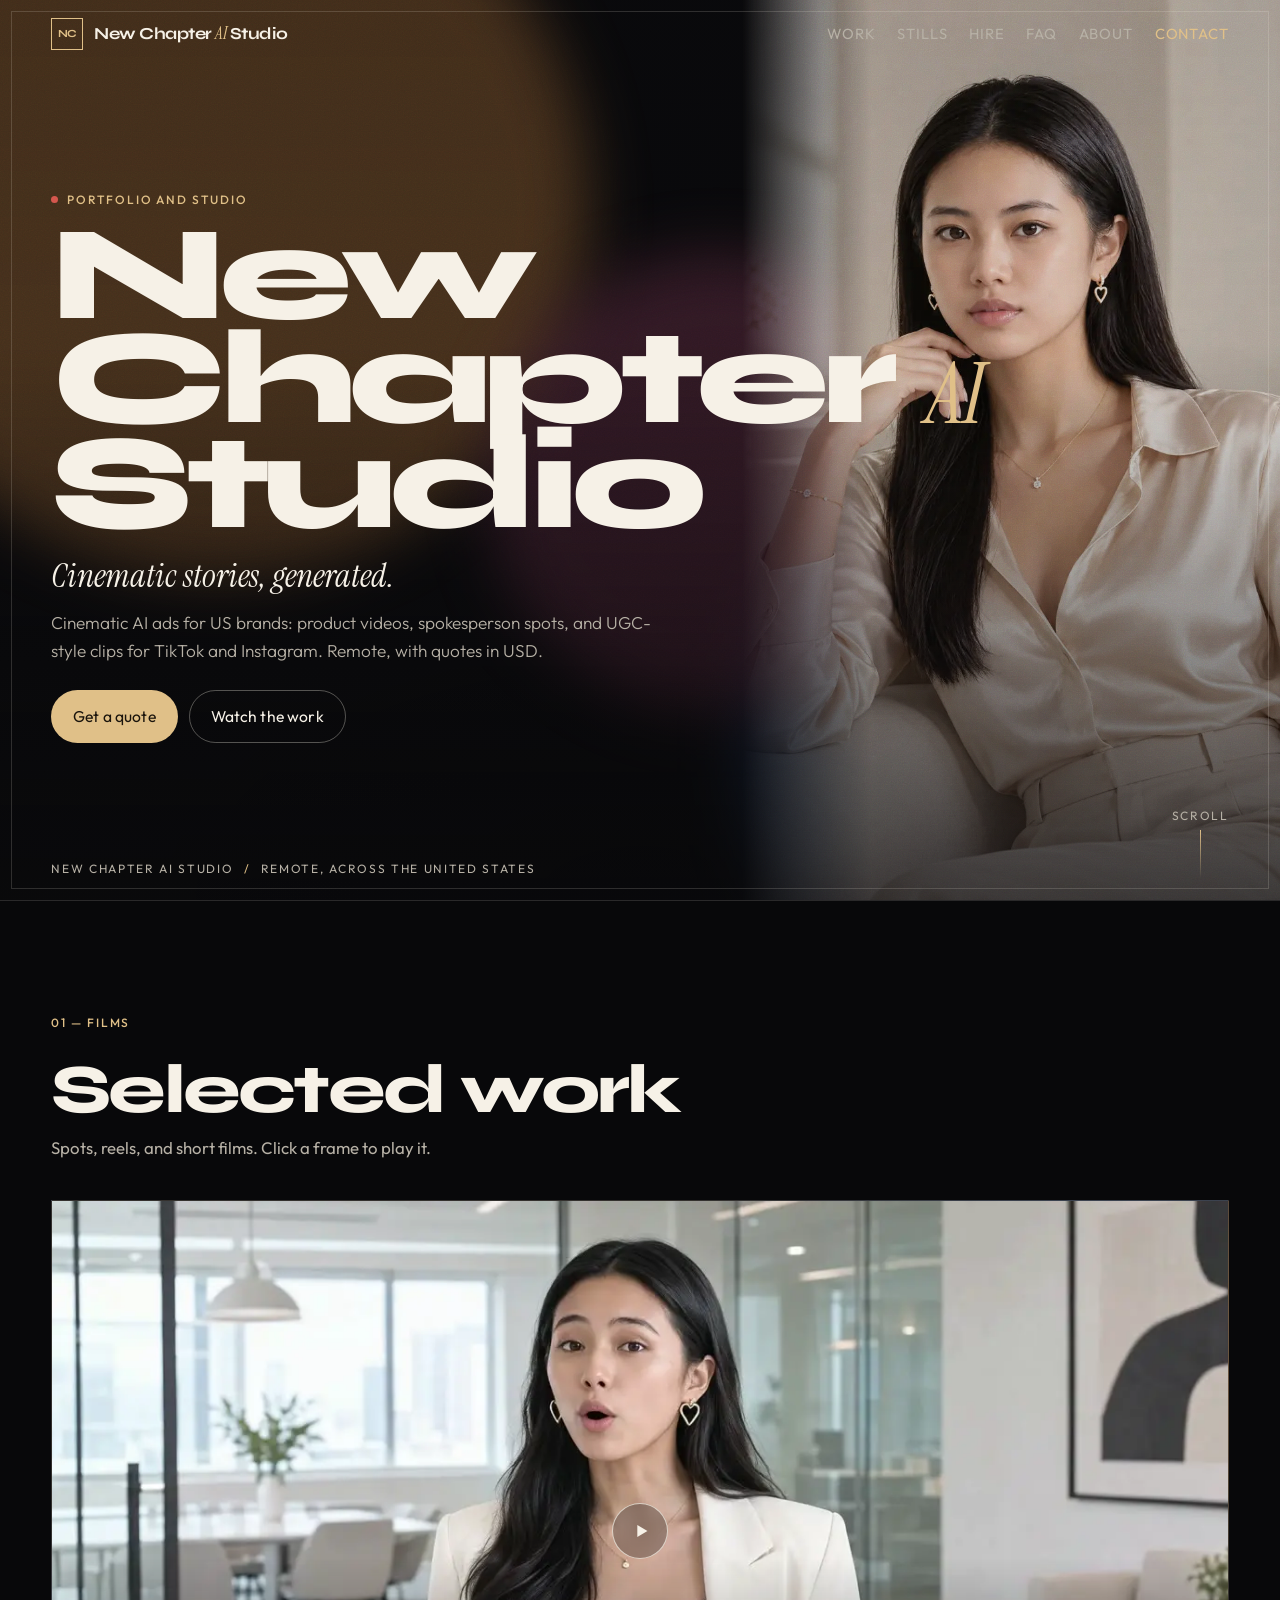
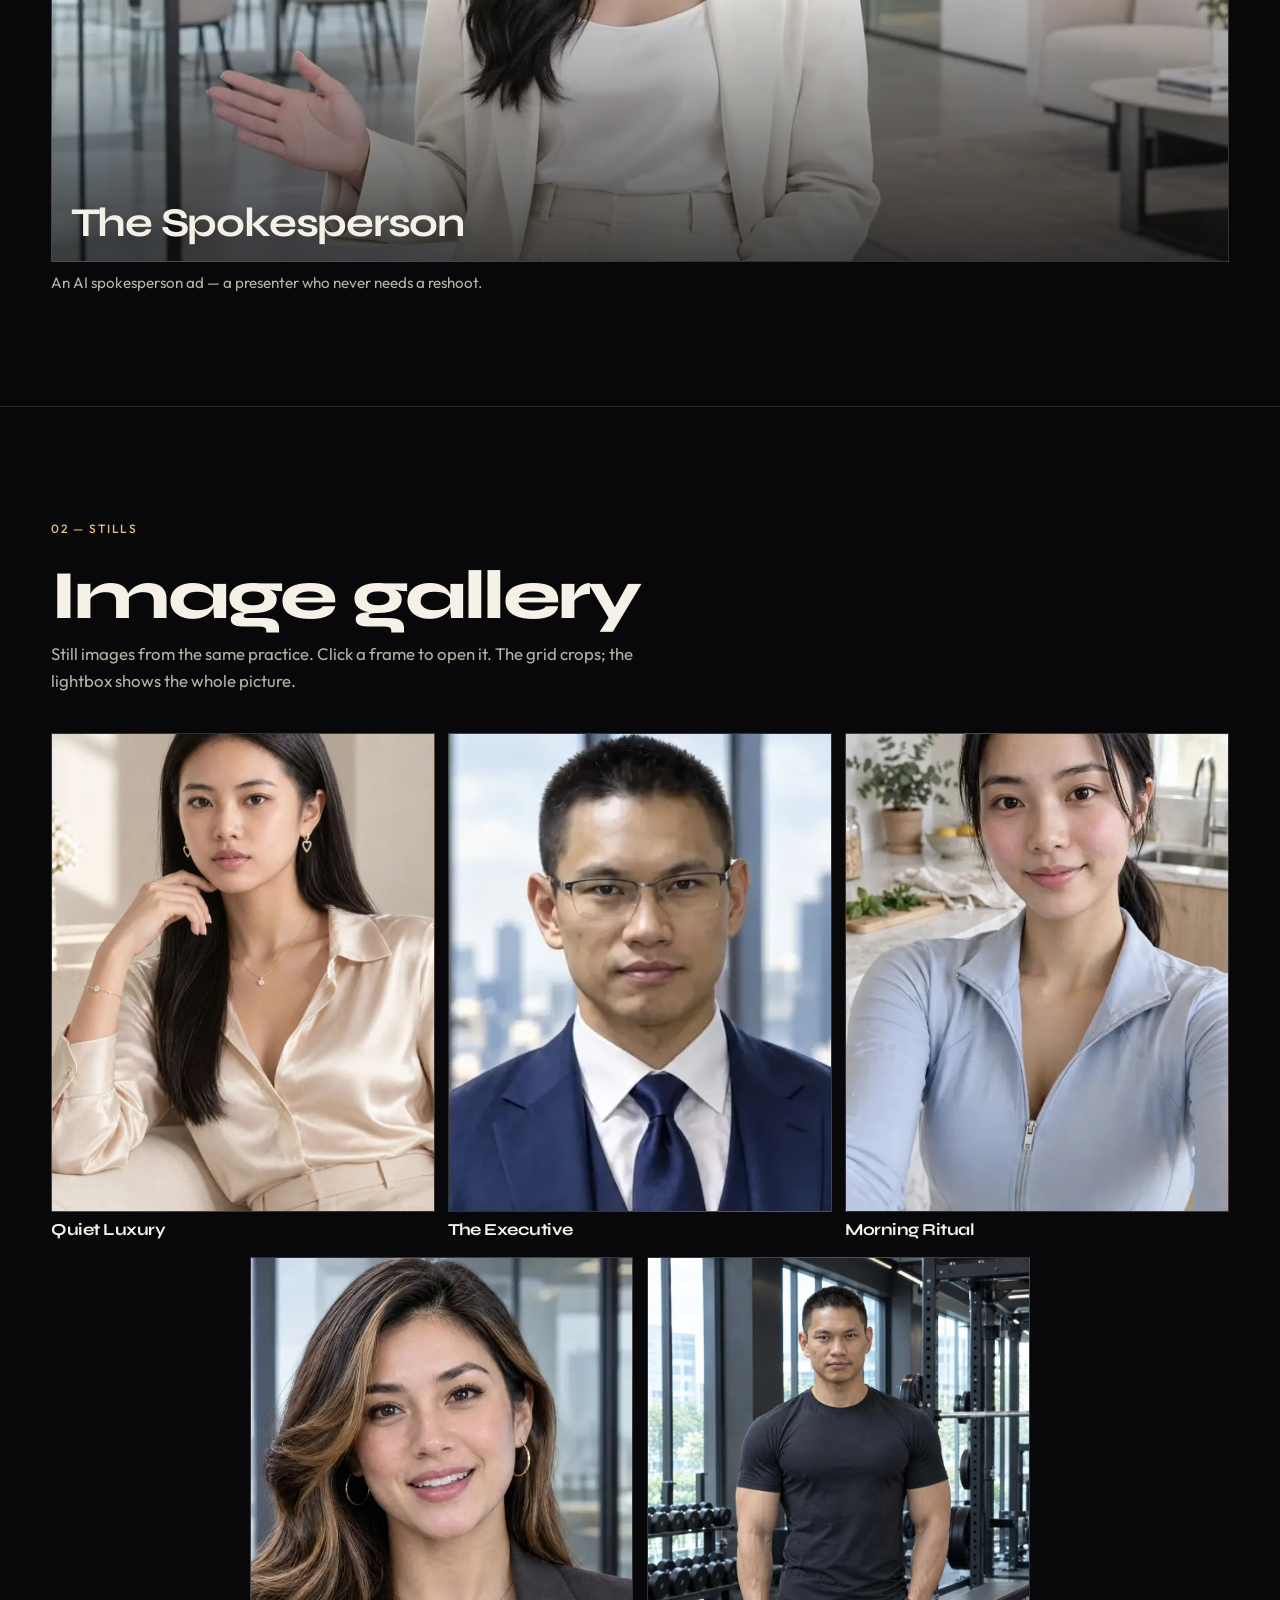
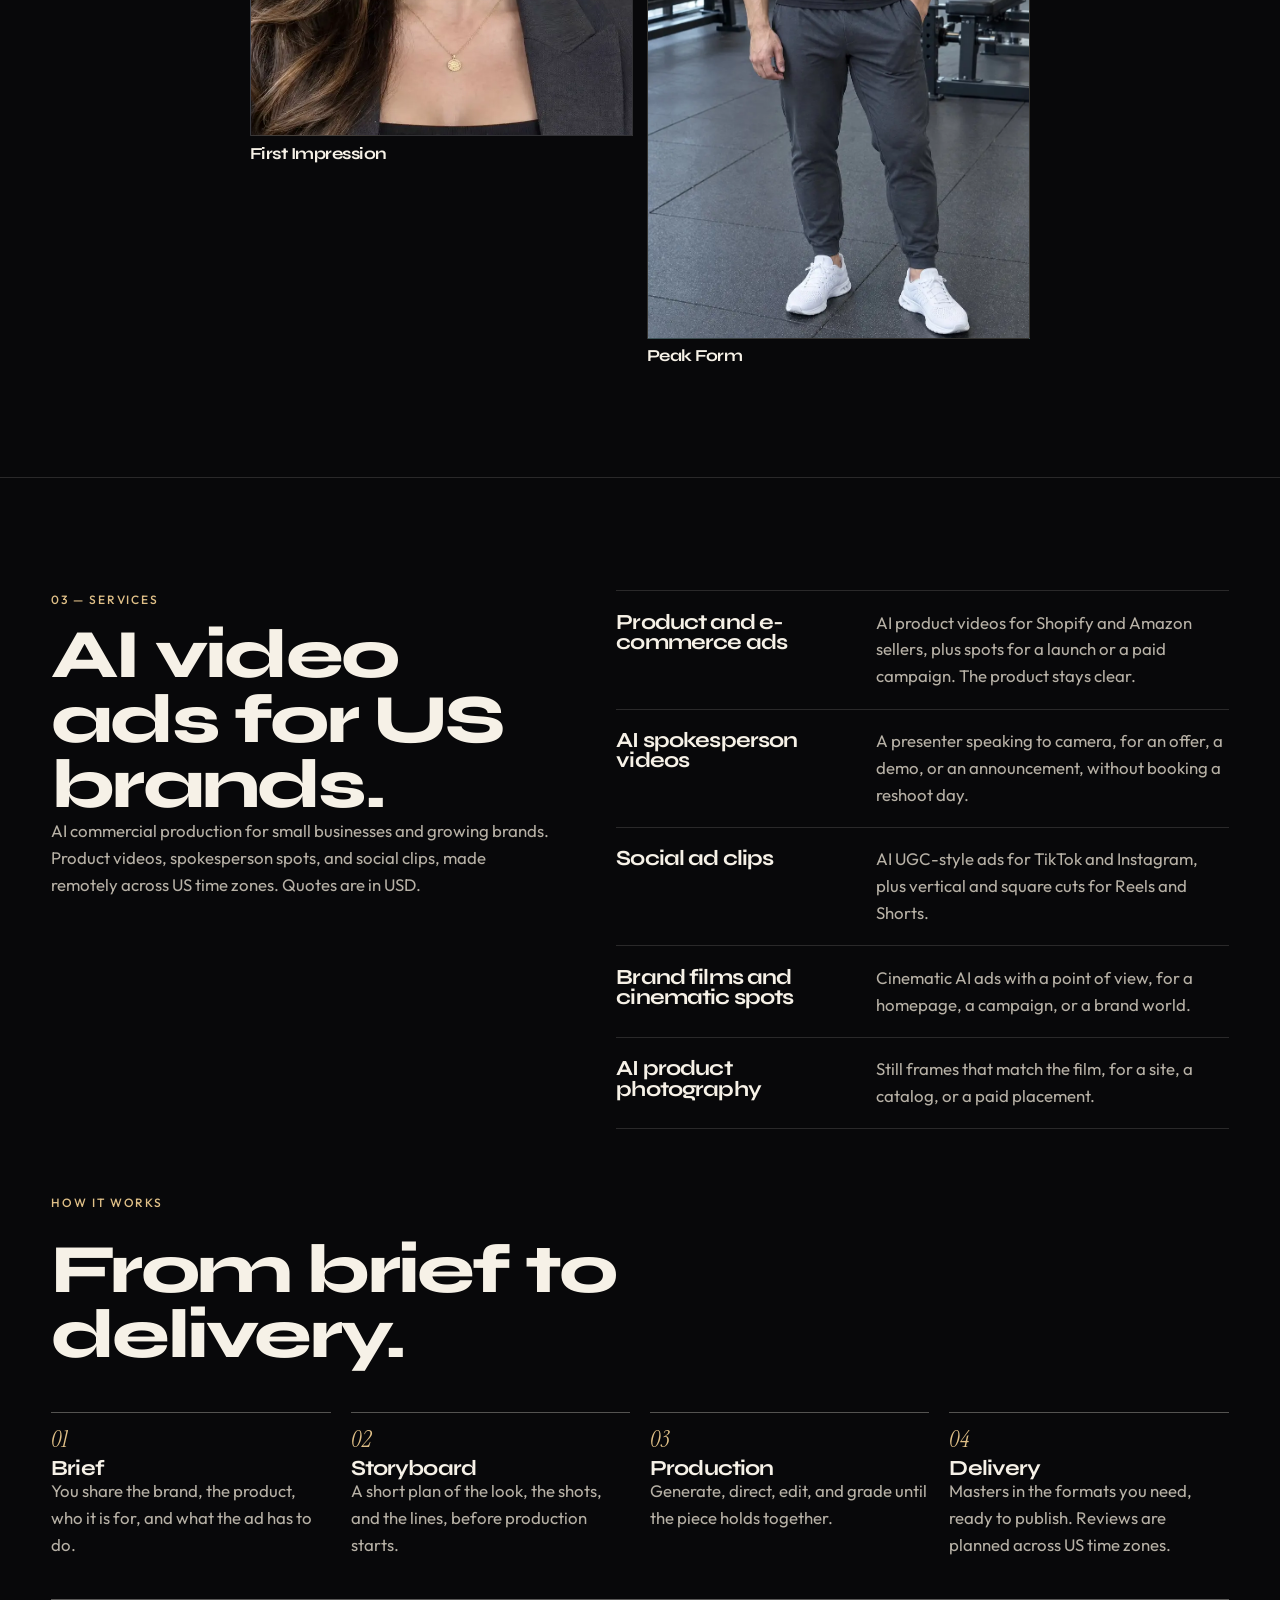
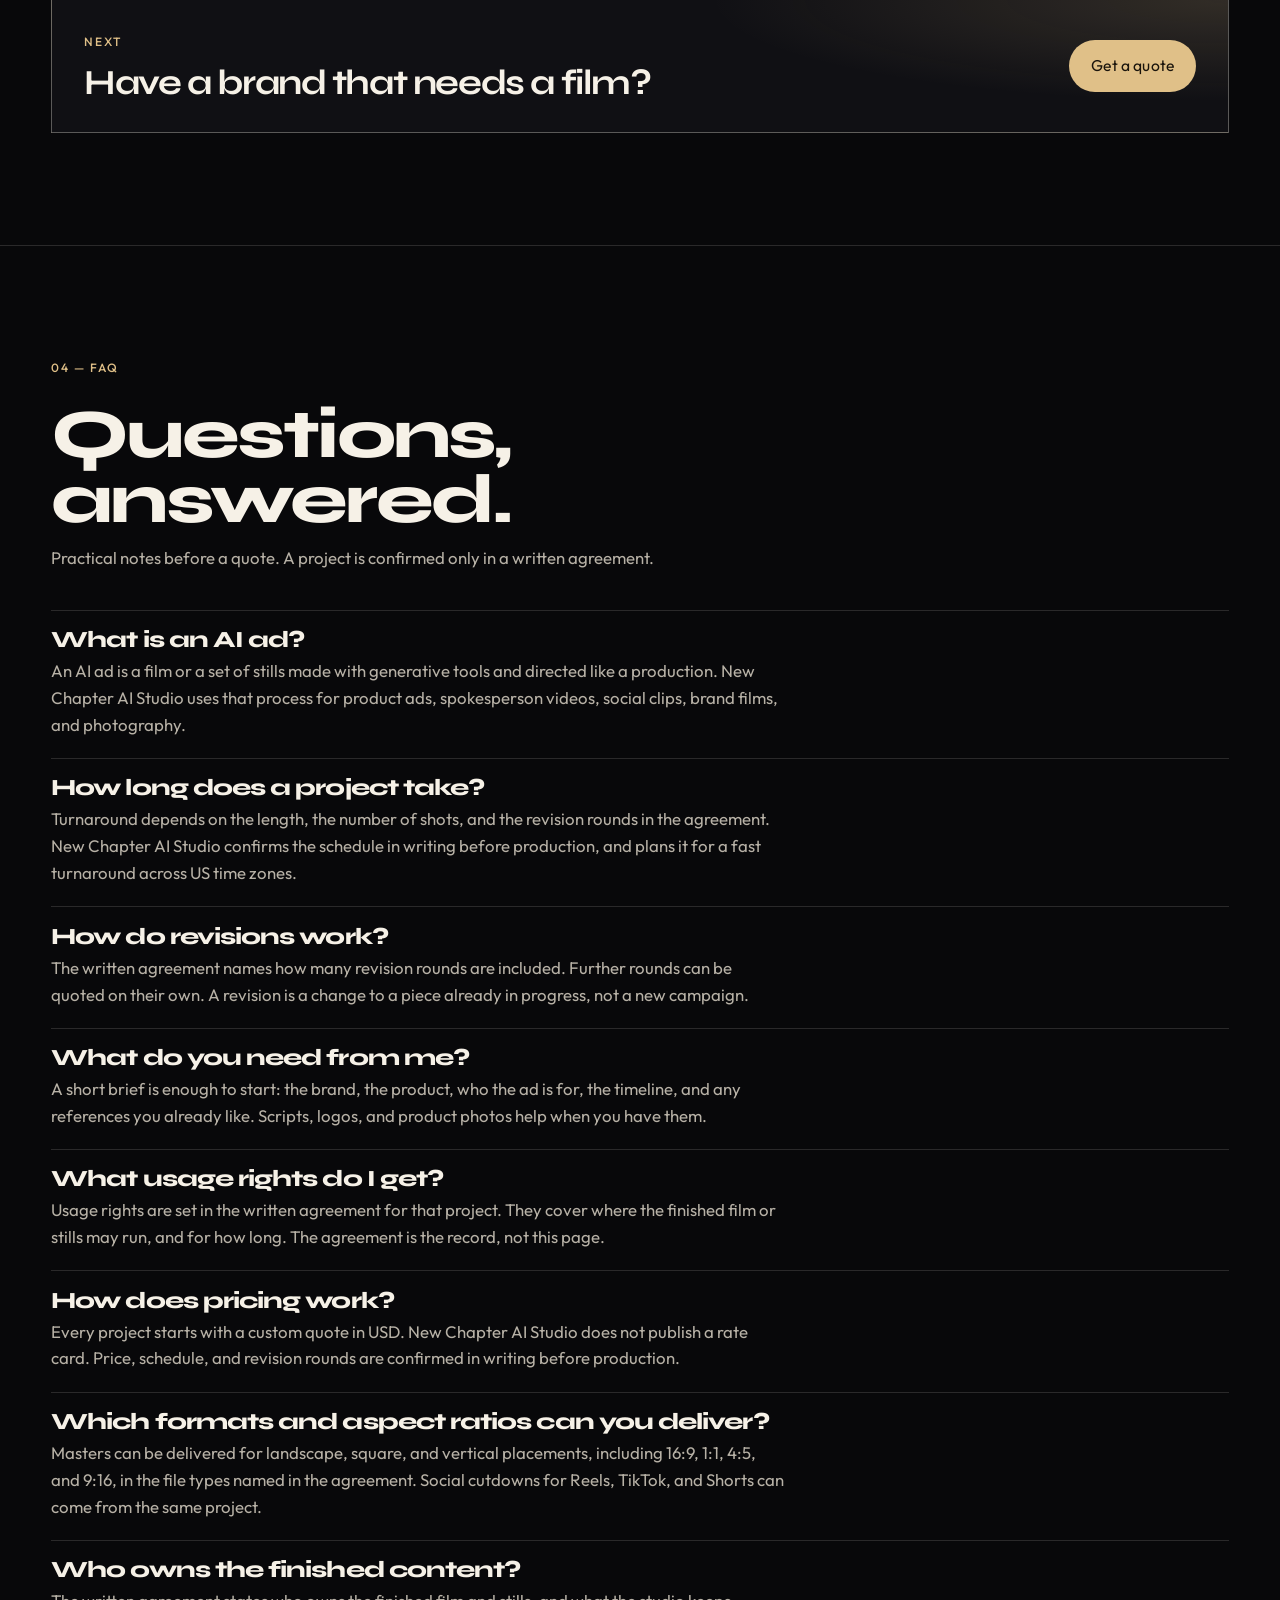
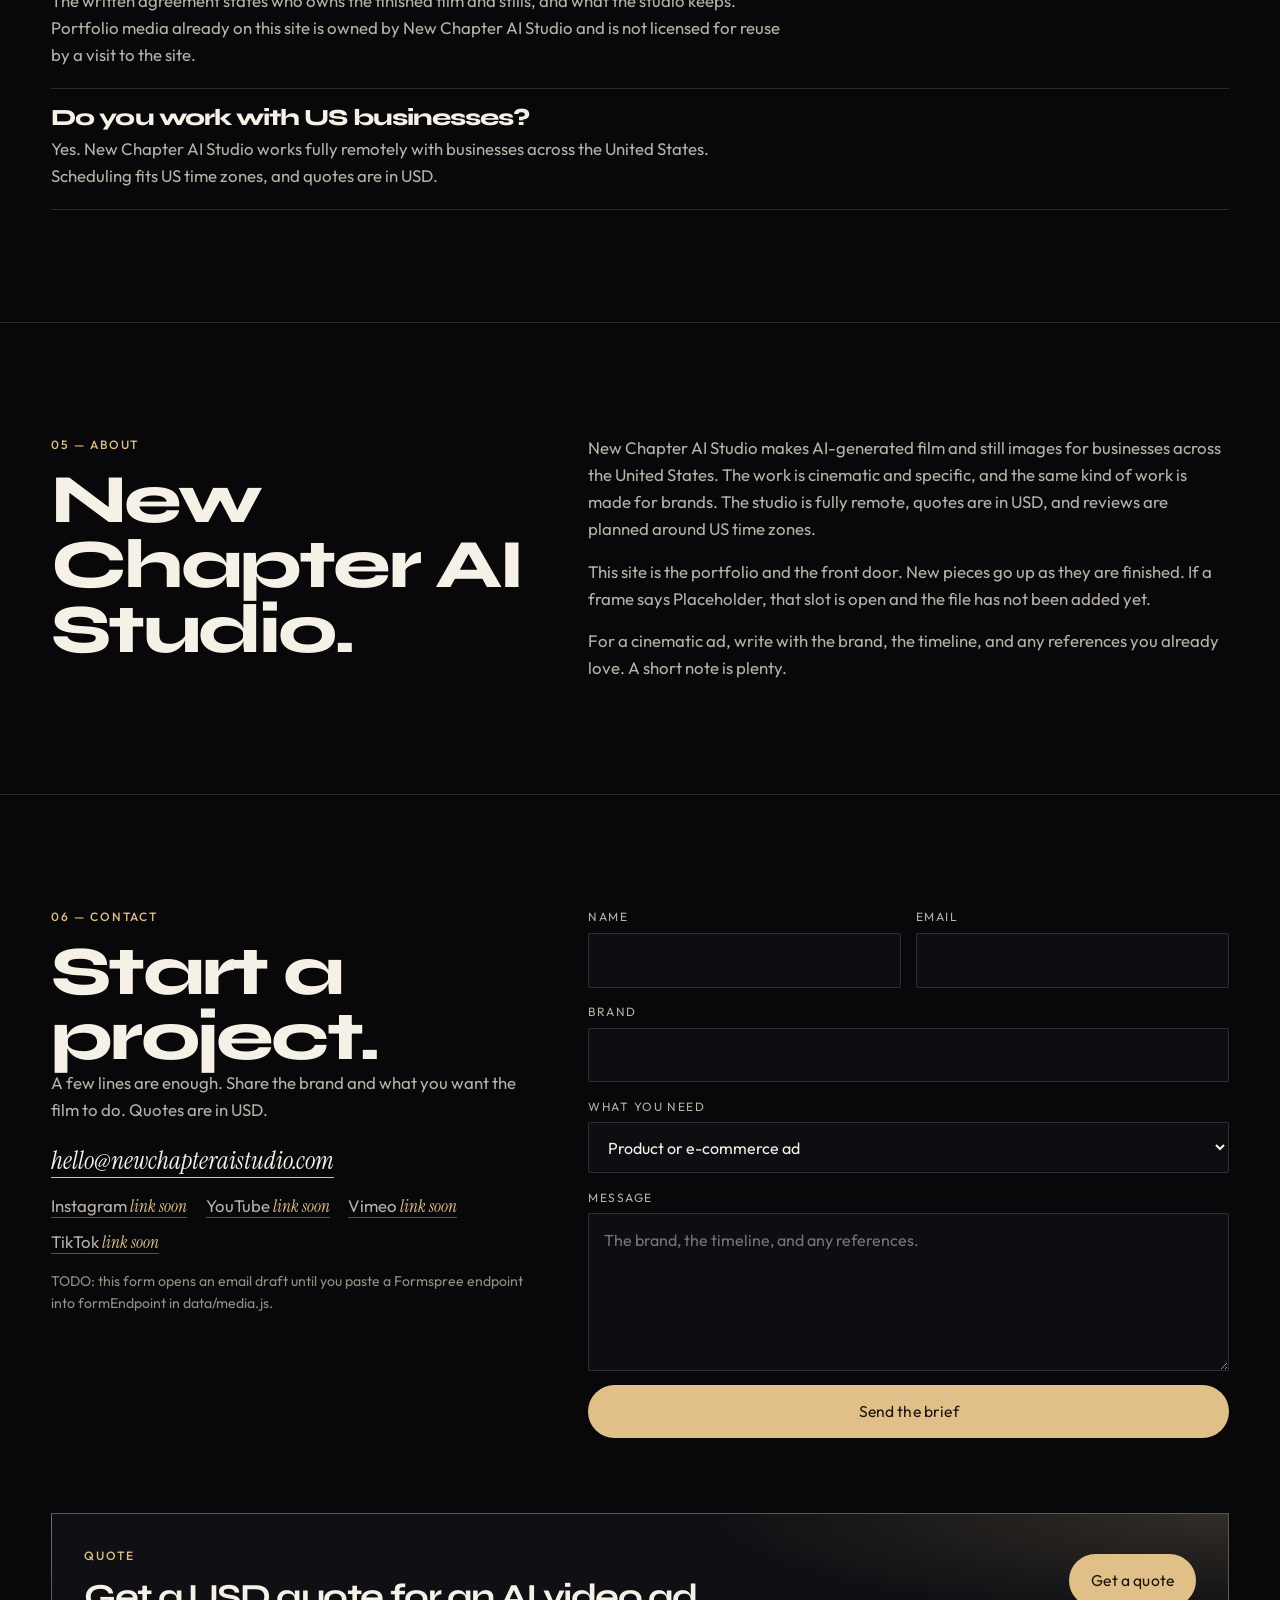
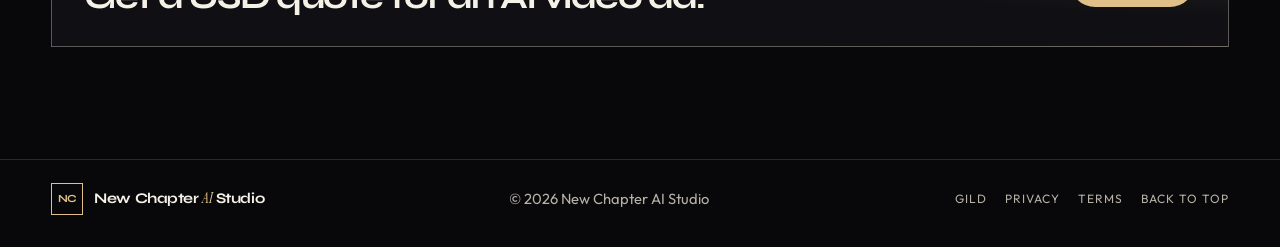
==== commit 39fddeb1: "Add the Gild luxury travel site at /gild/. Publish a self-contained navy-and-gold marketing page for" ====
--- a/index.html
+++ b/index.html
@@ -486,7 +486,8 @@
         <span class="logo-type">New Chapter <em>AI</em> Studio</span>
       </a>
       <p>© 2026 New Chapter AI Studio</p>
-      <nav class="footer-links" aria-label="Legal">
+      <nav class="footer-links" aria-label="Footer">
+        <a href="gild/">Gild</a>
         <a href="privacy.html">Privacy</a>
         <a href="terms.html">Terms</a>
         <a class="to-top" href="#top">Back to top</a>
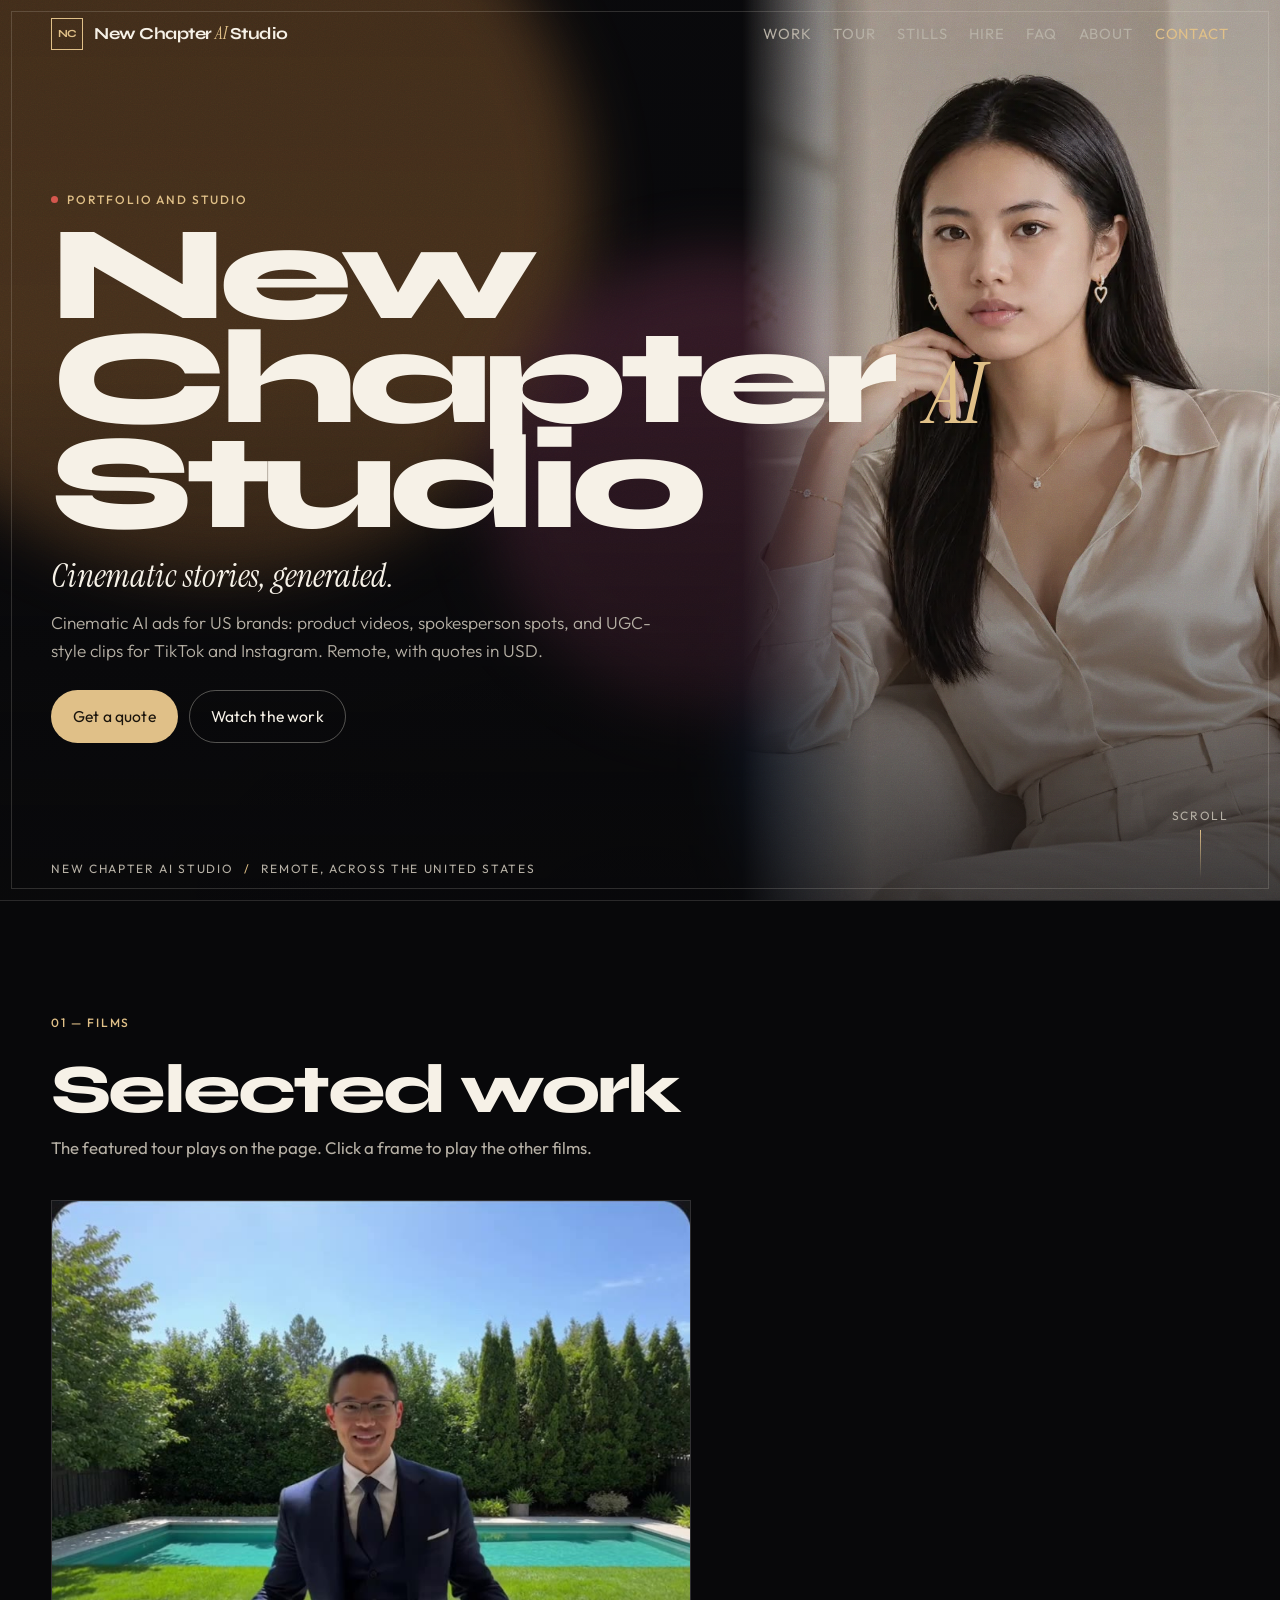
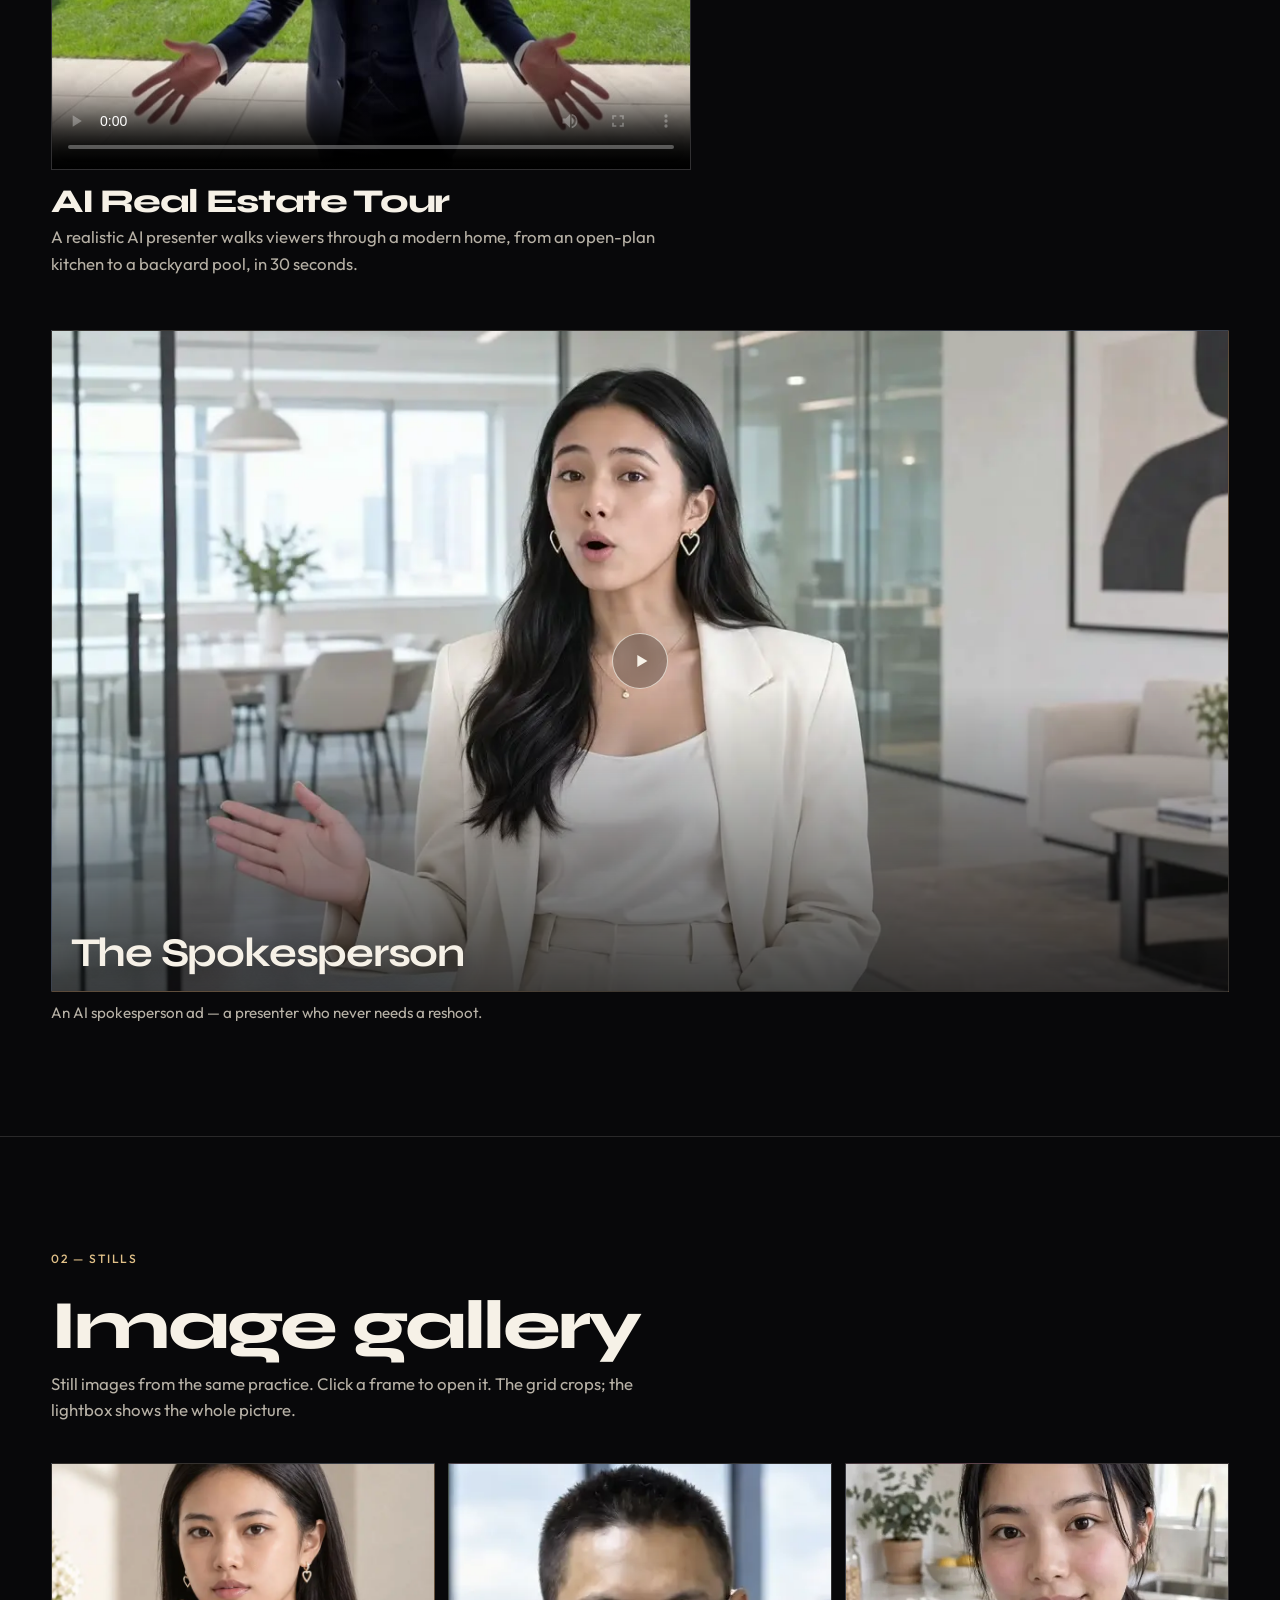
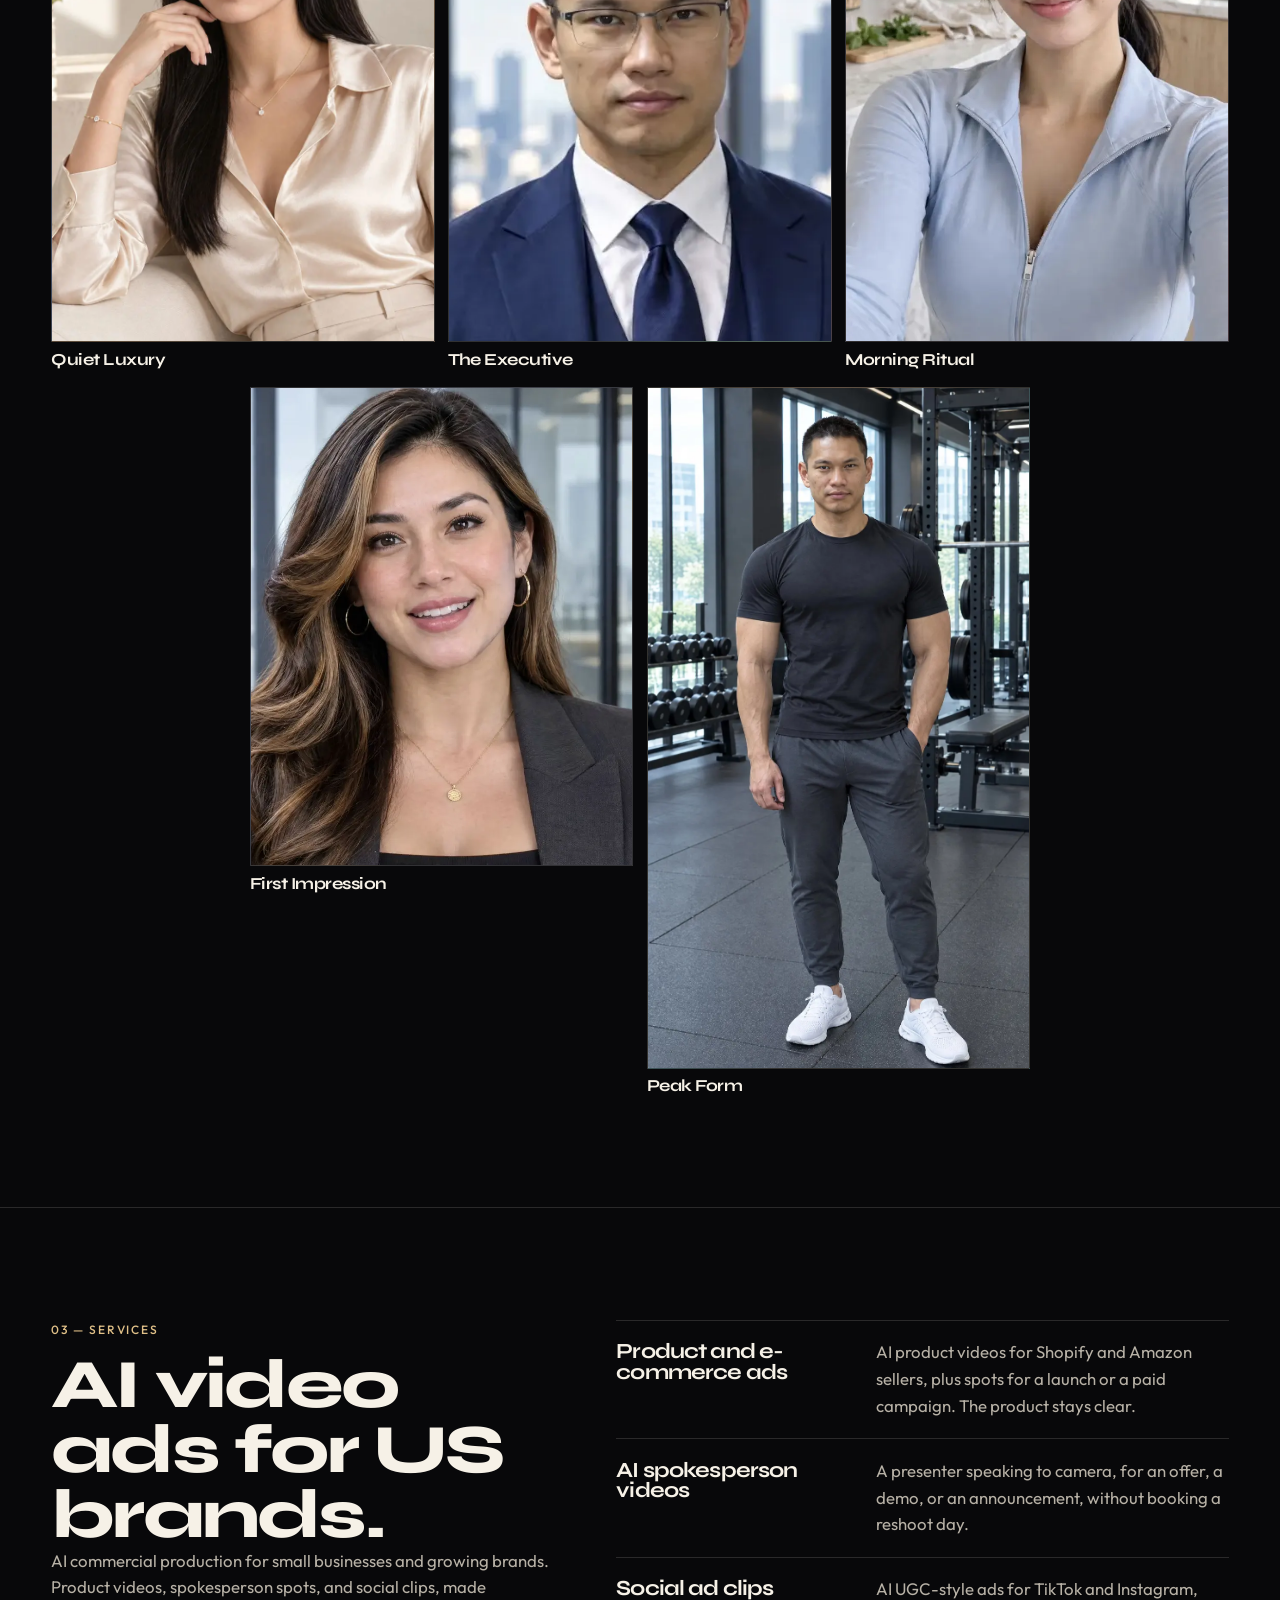
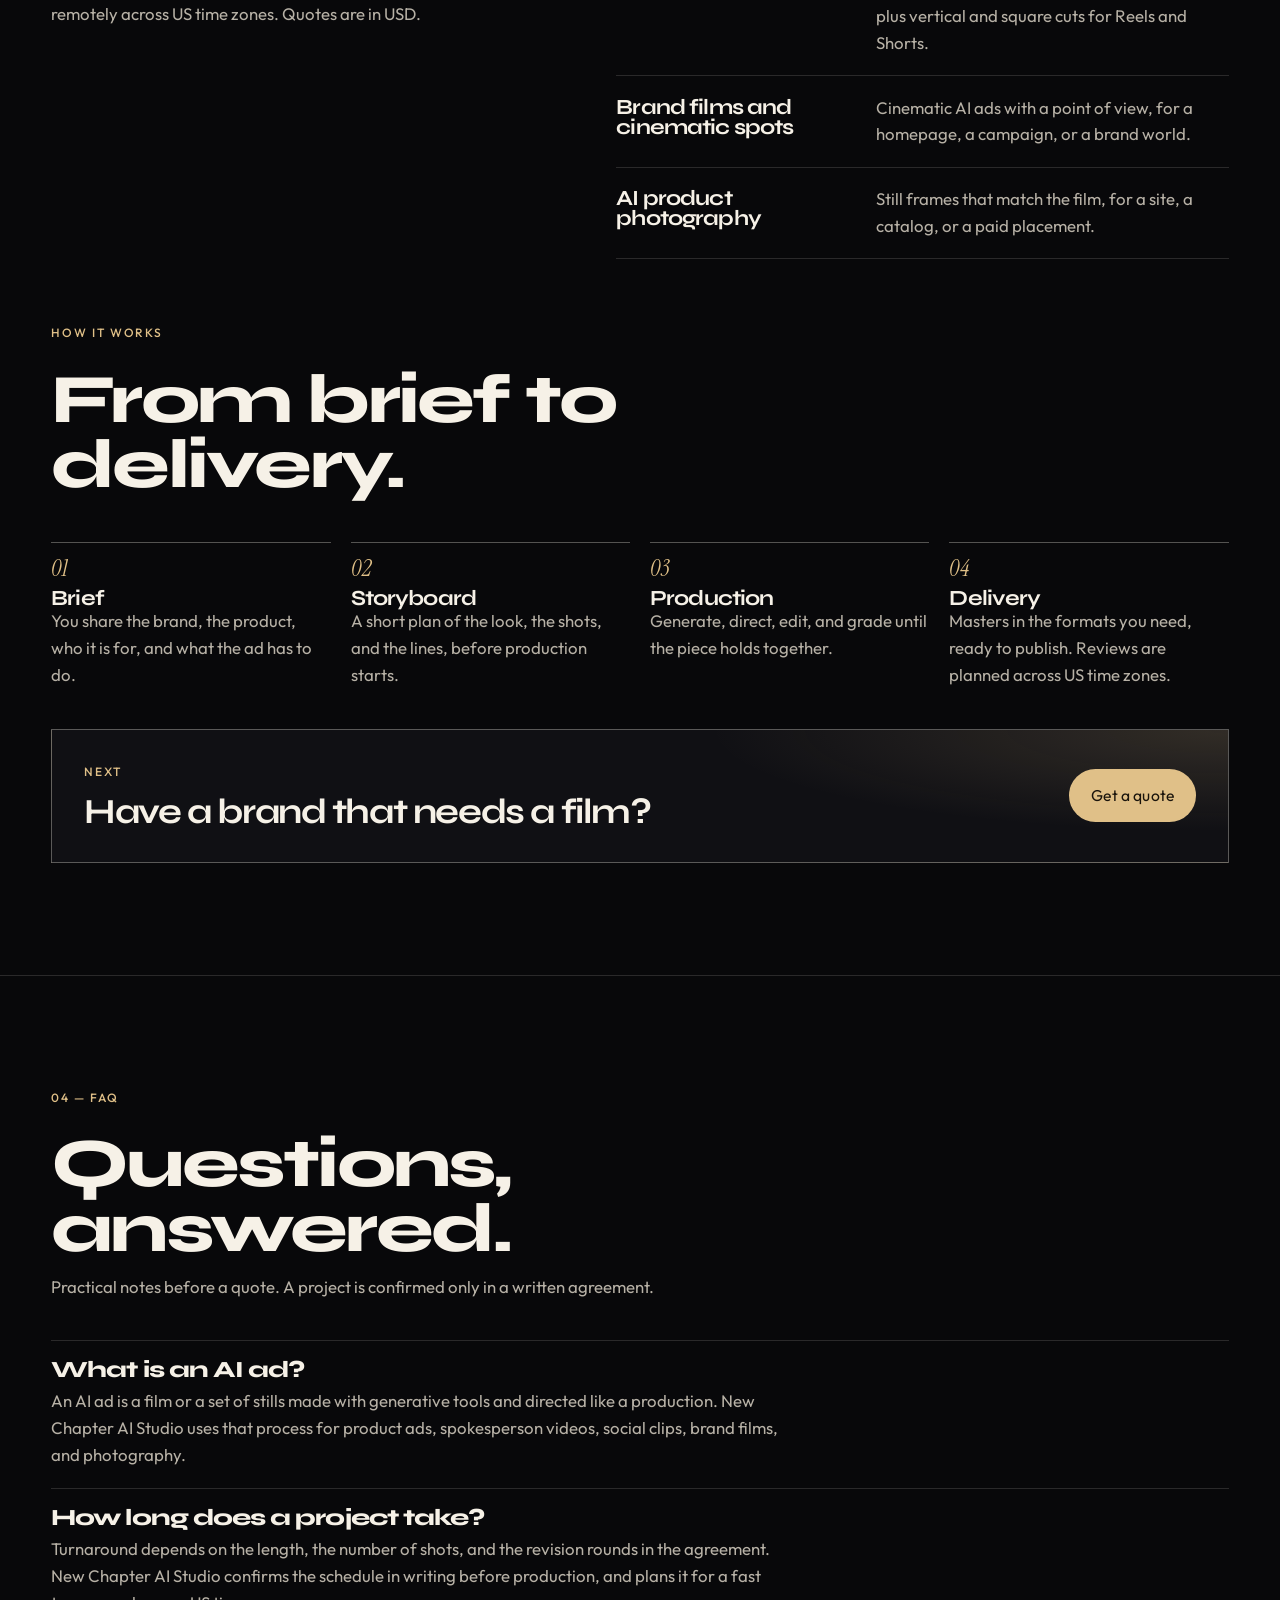
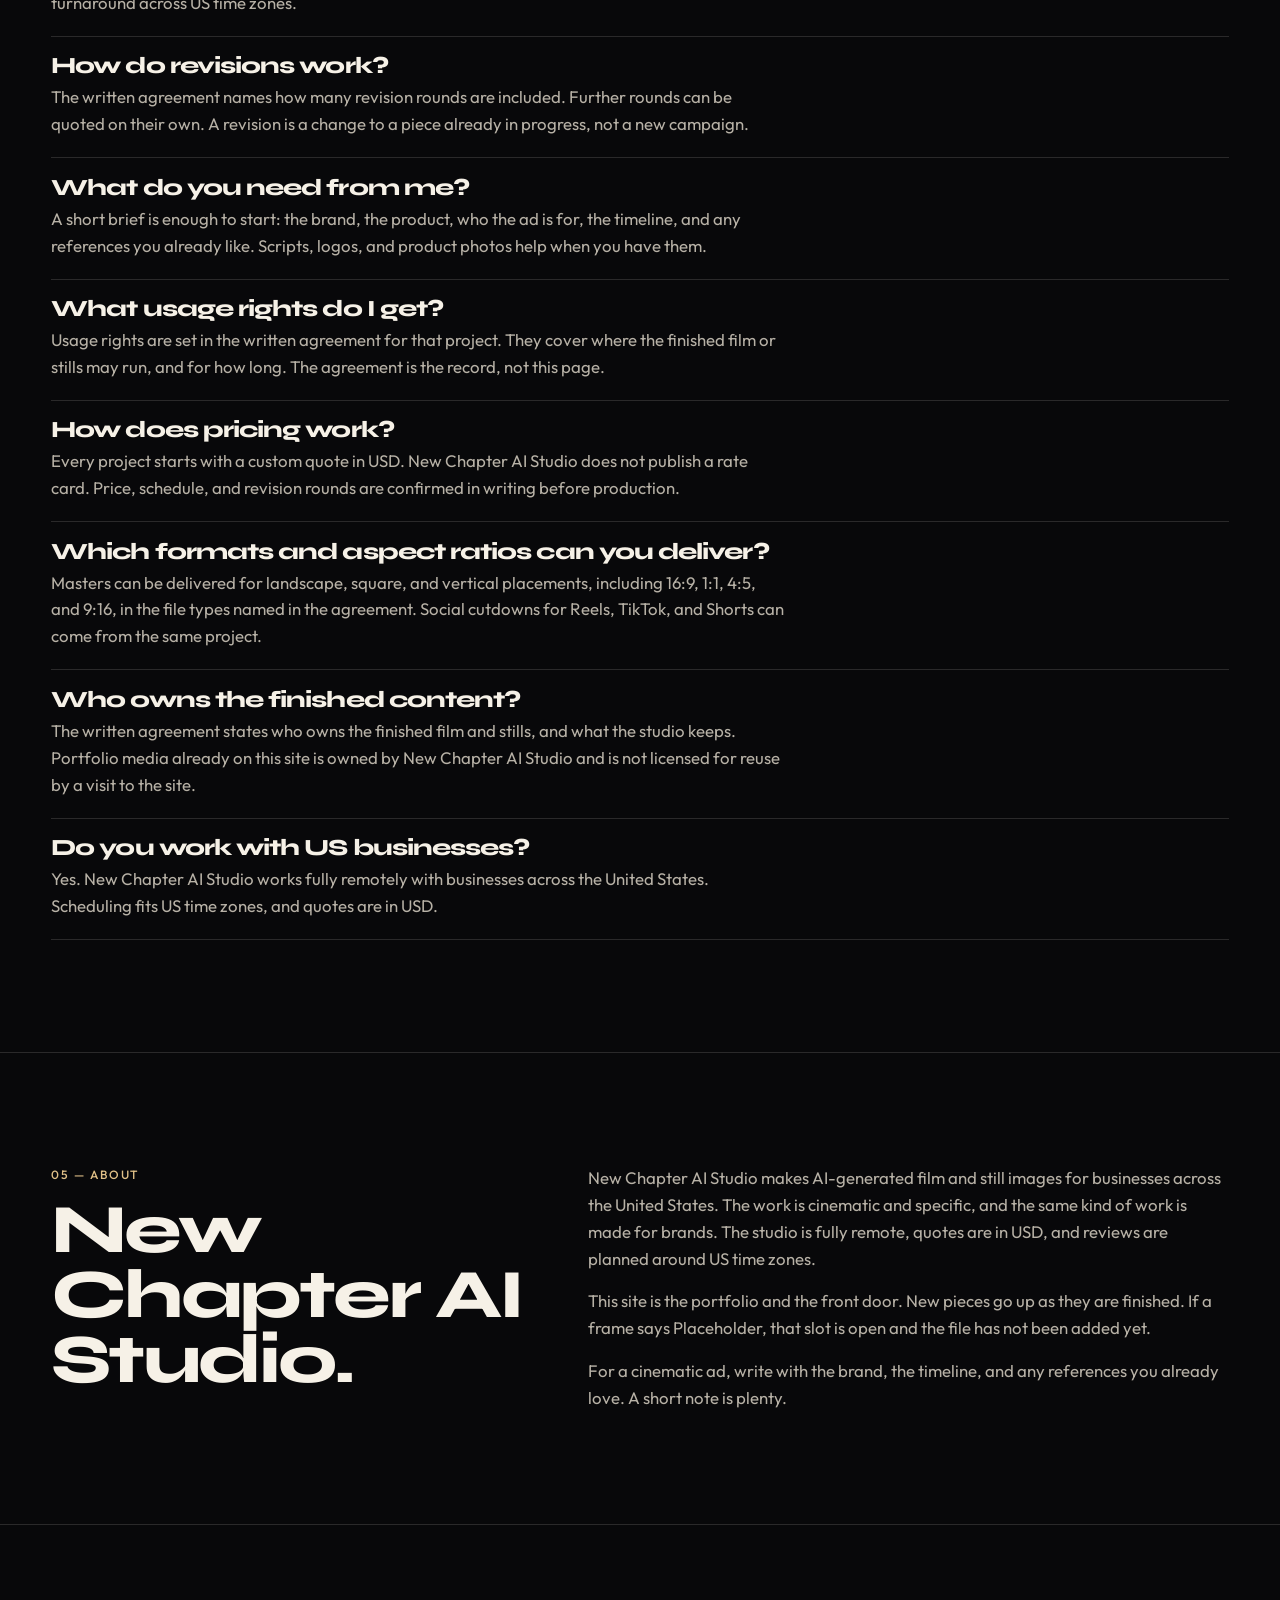
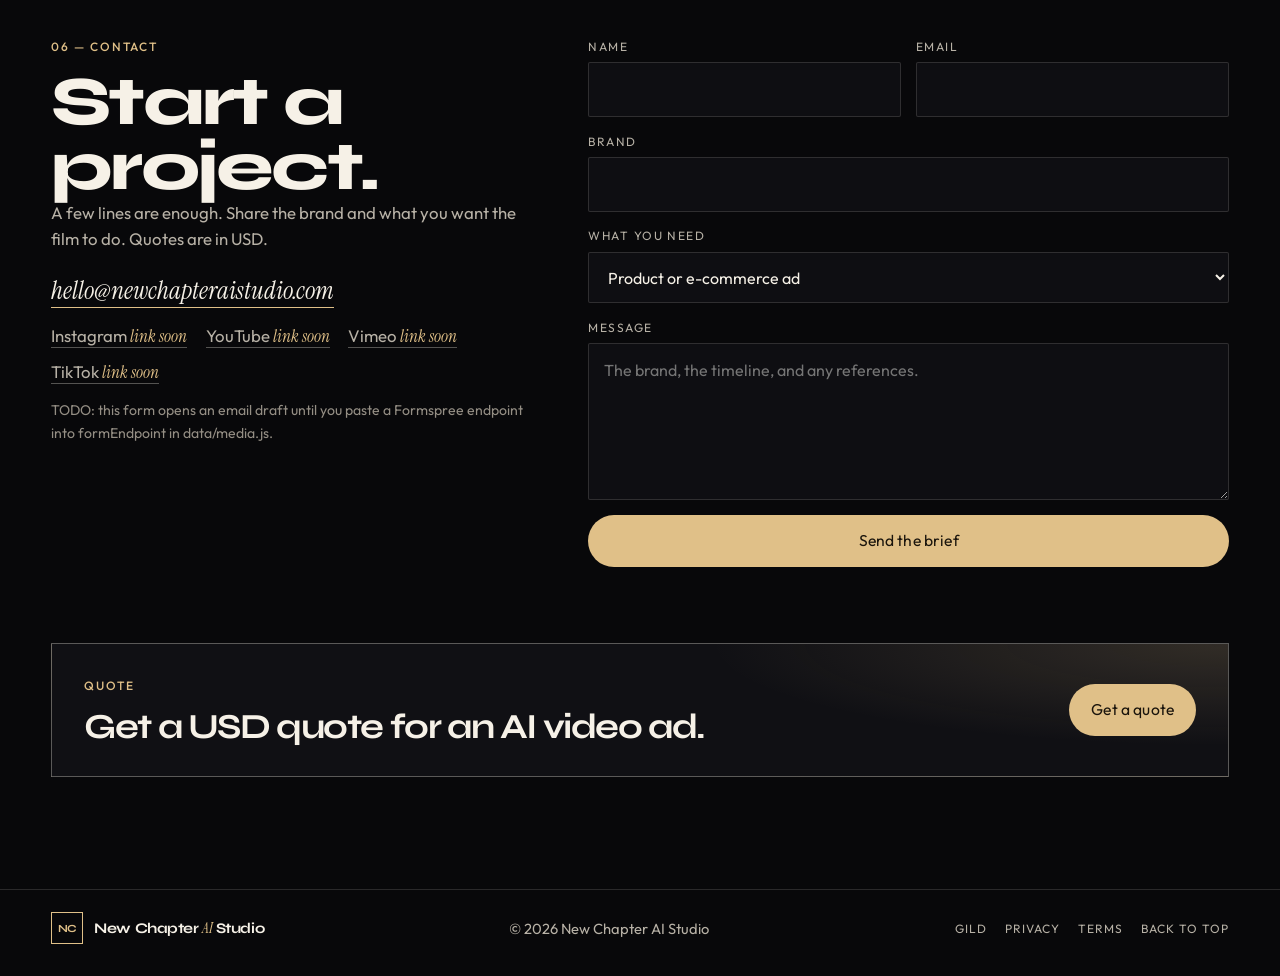
==== commit 498060d4: "Feature the AI real estate tour on the studio homepage. Play the 30-second walkthrough first in the " ====
--- a/index.html
+++ b/index.html
@@ -213,6 +213,7 @@
     </button>
     <nav id="nav-links" class="nav-links" aria-label="Primary">
       <a href="#work">Work</a>
+      <a href="#tour">Tour</a>
       <a href="#stills">Stills</a>
       <a href="#services">Hire</a>
       <a href="#faq">FAQ</a>
@@ -268,8 +269,17 @@
         <header class="section-head reveal">
           <p class="eyebrow">01 — Films</p>
           <h2>Selected work</h2>
-          <p class="deck">Spots, reels, and short films. Click a frame to play it.</p>
+          <p class="deck">The featured tour plays on the page. Click a frame to play the other films.</p>
         </header>
+        <figure class="showcase" id="tour">
+          <video class="showcase-player" controls playsinline preload="metadata" poster="assets/images/real-estate-tour-poster.jpg" width="808" height="720" aria-labelledby="tour-title">
+            <source src="assets/videos/real-estate-tour.mp4" type="video/mp4">
+          </video>
+          <figcaption>
+            <h3 id="tour-title">AI Real Estate Tour</h3>
+            <p>A realistic AI presenter walks viewers through a modern home, from an open-plan kitchen to a backyard pool, in 30 seconds.</p>
+          </figcaption>
+        </figure>
         <div id="video-grid" class="video-grid" aria-live="polite"></div>
       </div>
     </section>
@@ -519,5 +529,6 @@
 
   <script src="data/media.js"></script>
   <script src="js/main.js"></script>
+  <script defer src='https://static.cloudflareinsights.com/beacon.min.js' data-cf-beacon='{"token": "4767ca6e1e7e48c88de292ce6e66c8ca"}'></script>
 </body>
 </html>
--- a/css/styles.css
+++ b/css/styles.css
@@ -543,6 +543,33 @@
 
 .process .reveal:nth-child(4) { transition-delay: 0.24s; }
 
+/* Featured tour. The player keeps the file's own 808×720 frame. */
+
+.showcase {
+  margin: 0 0 clamp(2rem, 5vw, 3.25rem);
+  scroll-margin-top: calc(var(--nav-h) + 1rem);
+}
+
+.showcase-player {
+  display: block;
+  width: min(100%, 40rem);
+  height: auto;
+  aspect-ratio: 808 / 720;
+  background: var(--bg-2);
+  border: 1px solid var(--line);
+}
+
+.showcase h3 {
+  margin-top: 0.95rem;
+  font-size: clamp(1.7rem, 2.6vw, 2.35rem);
+}
+
+.showcase p {
+  margin-top: 0.45rem;
+  max-width: 40rem;
+  color: var(--ink-dim);
+}
+
 /* Video grid */
 
 .video-grid {
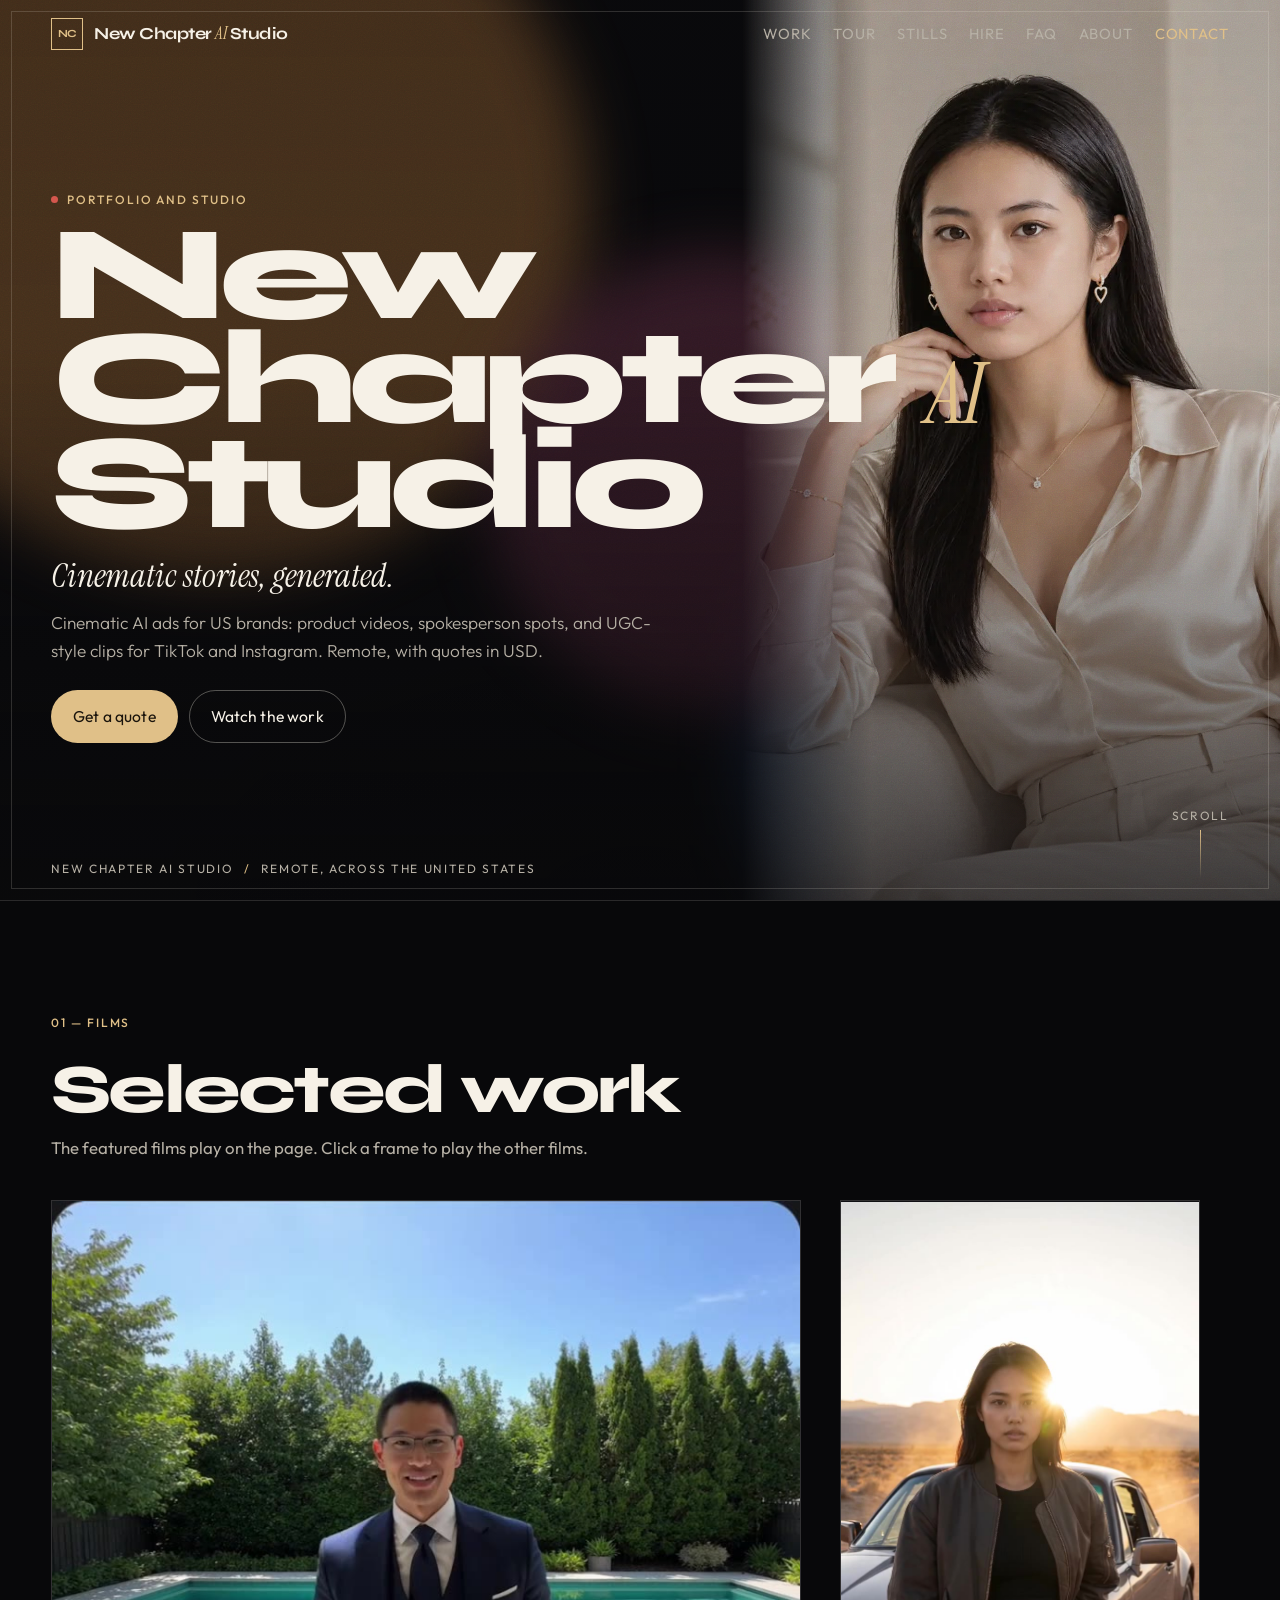
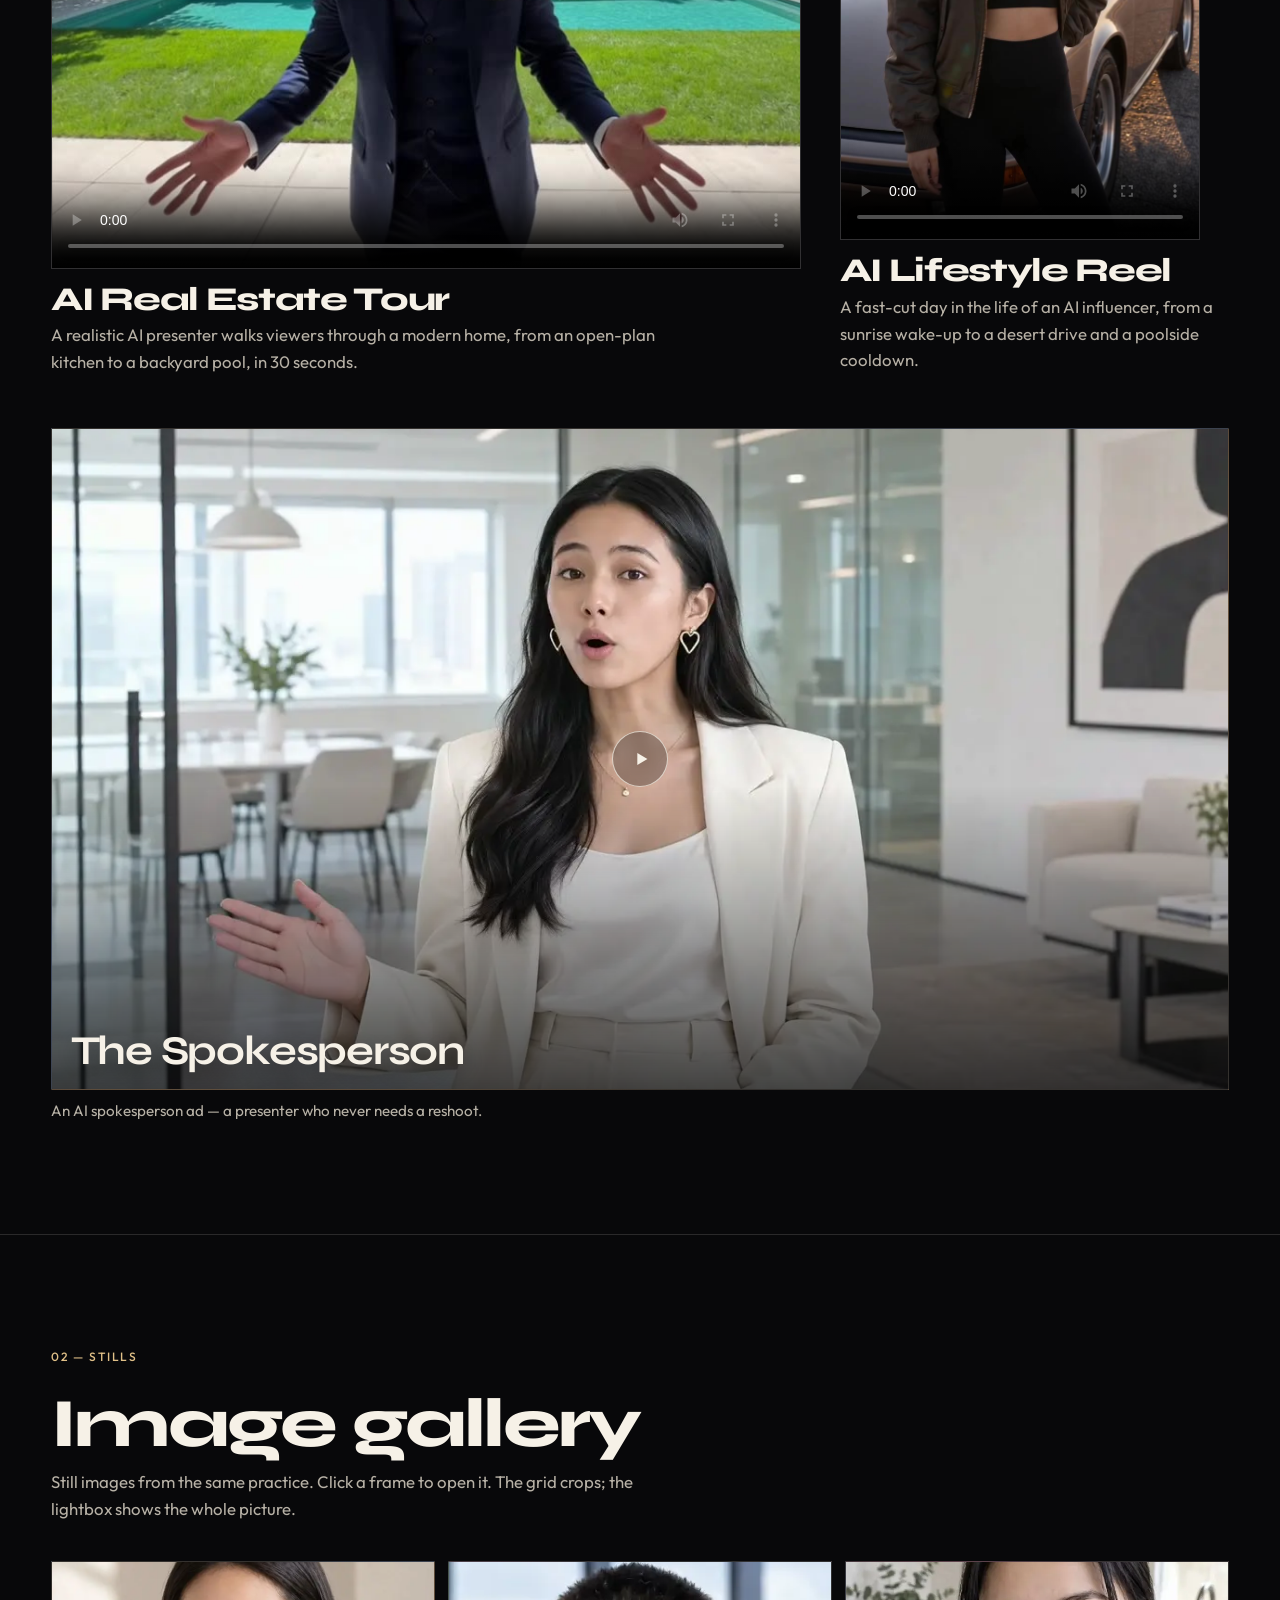
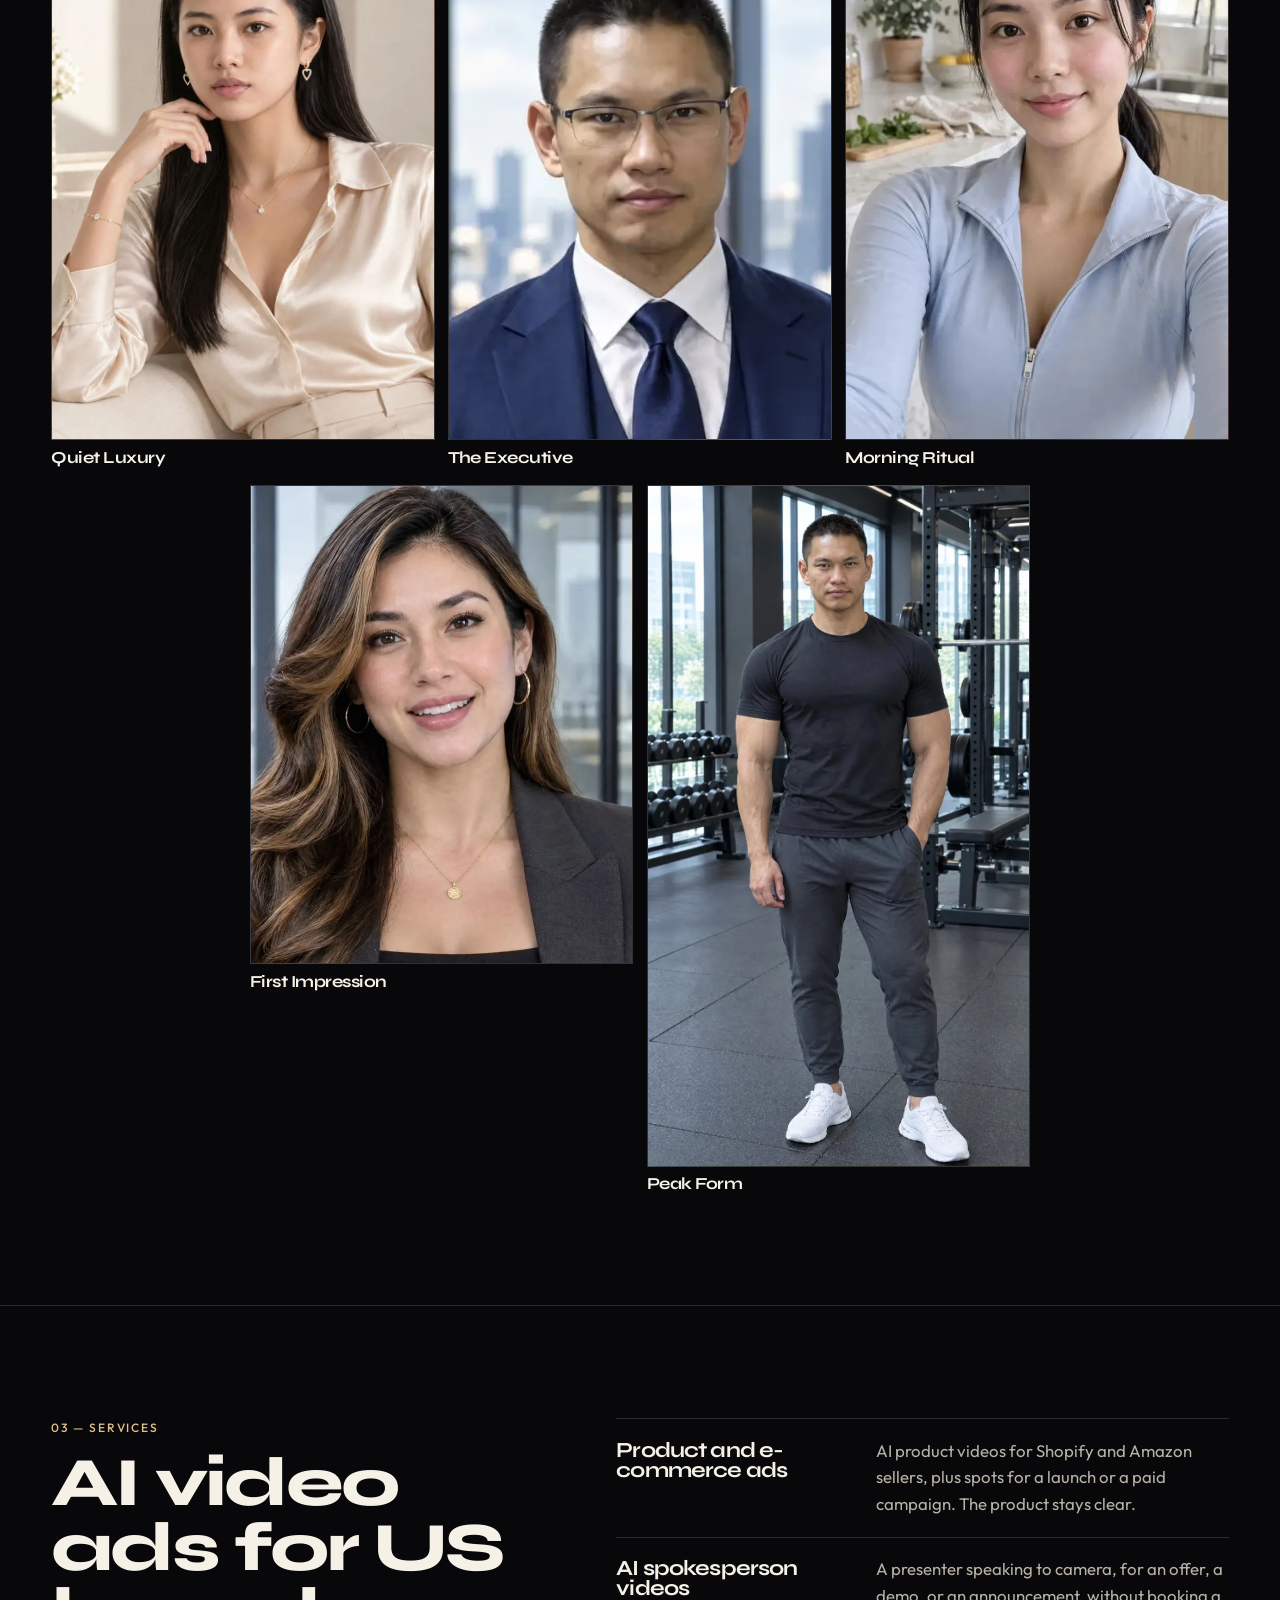
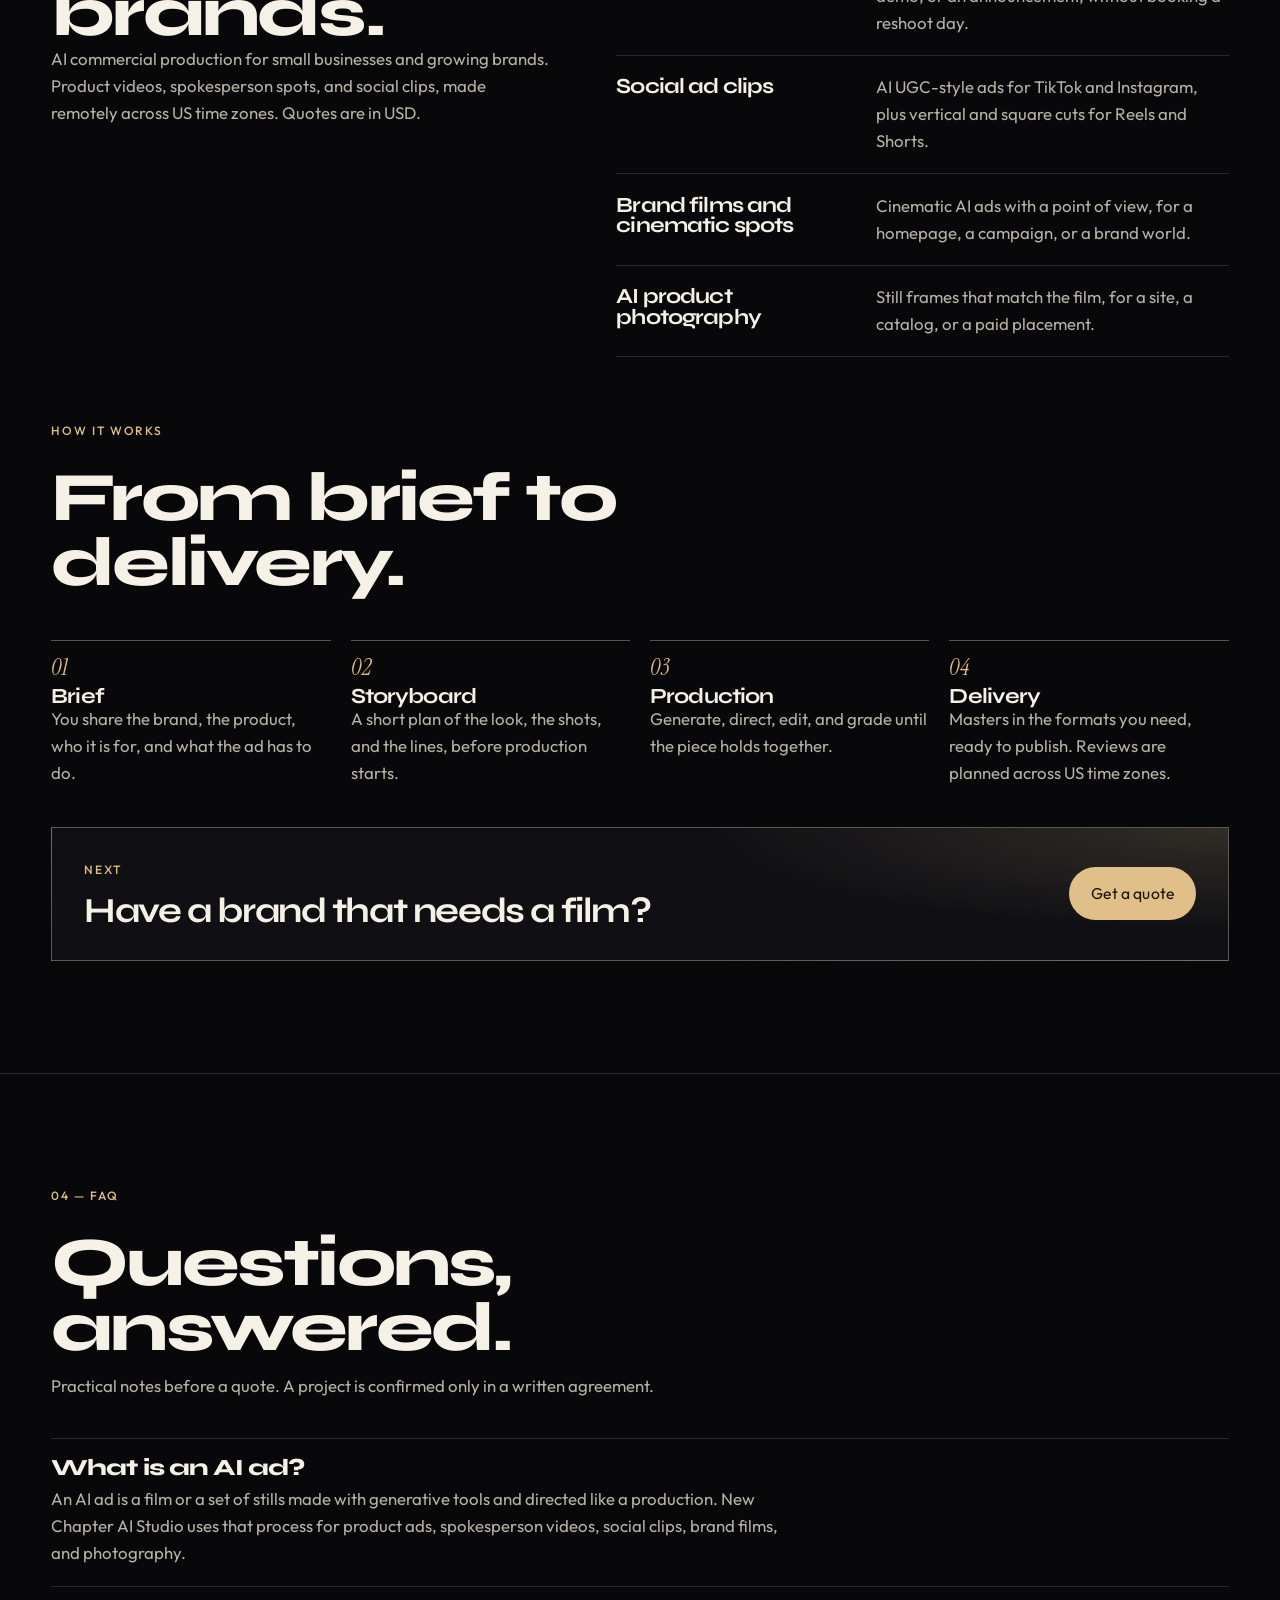
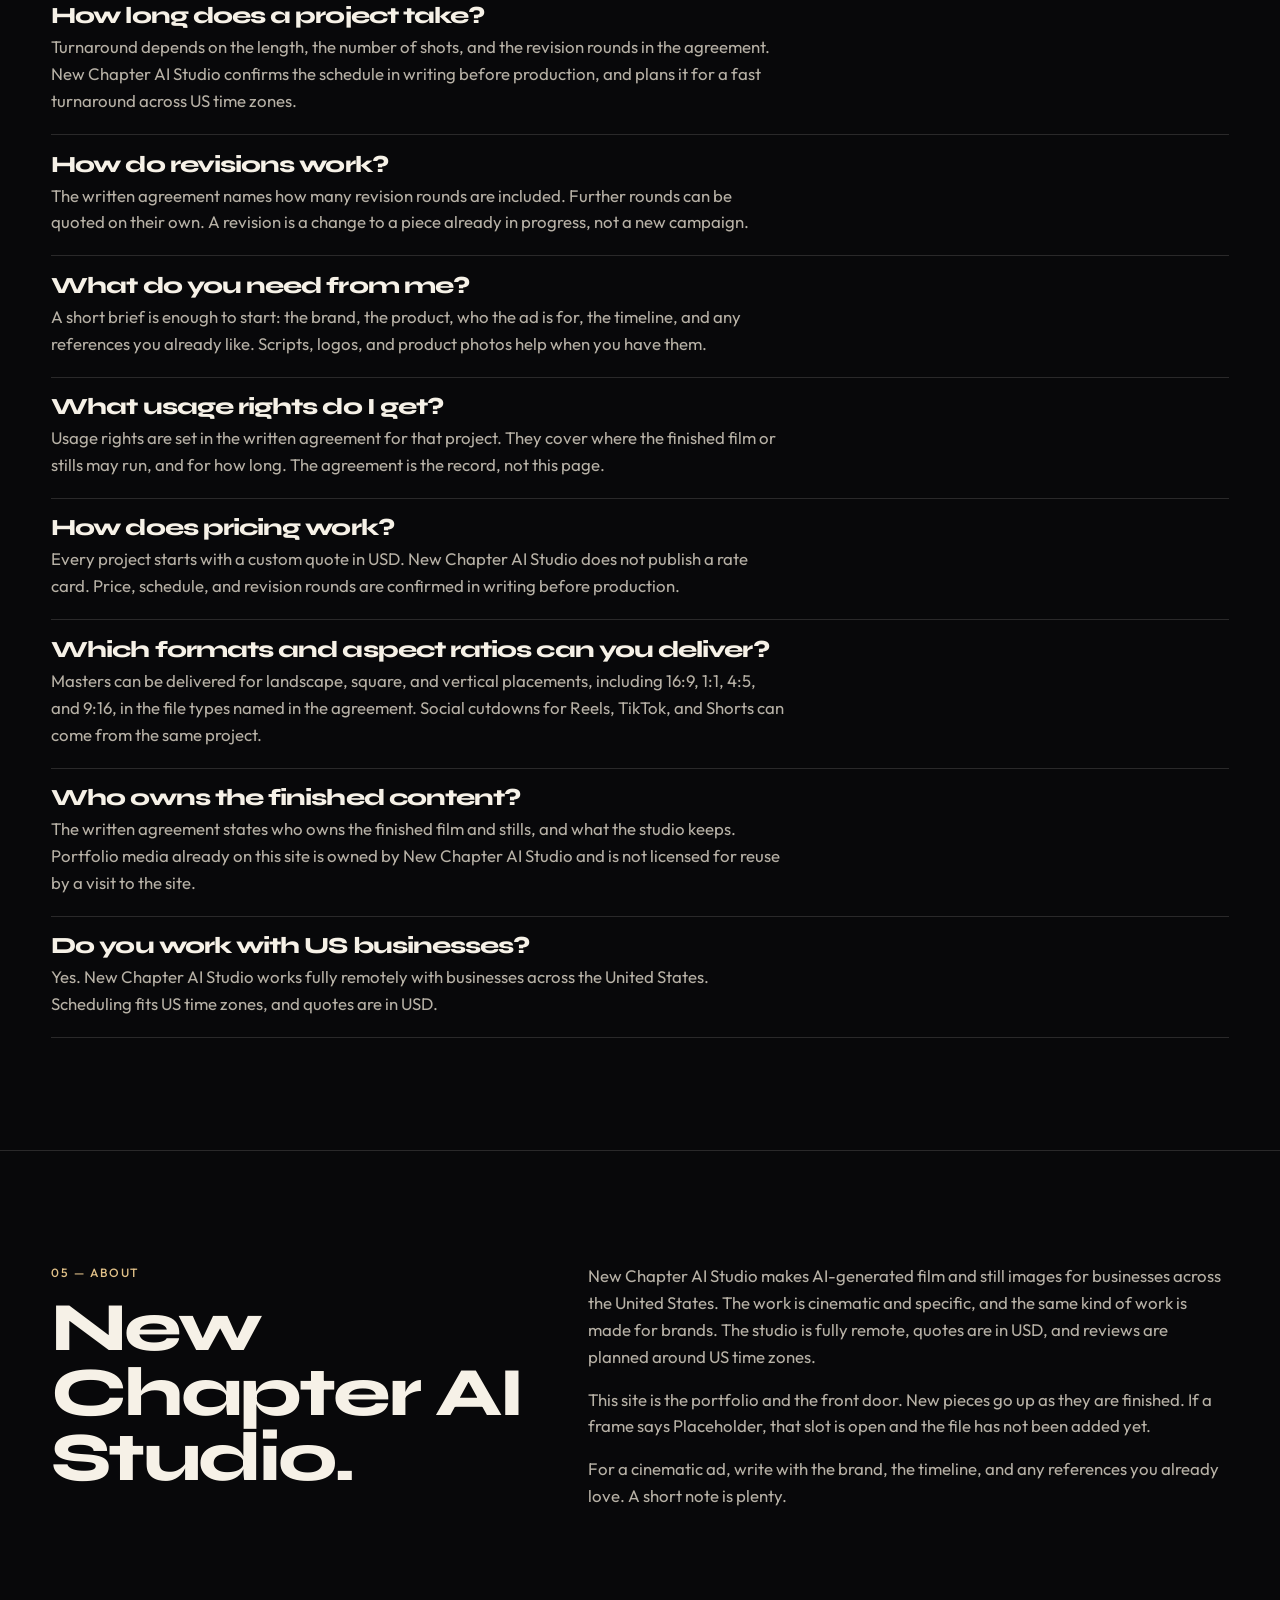
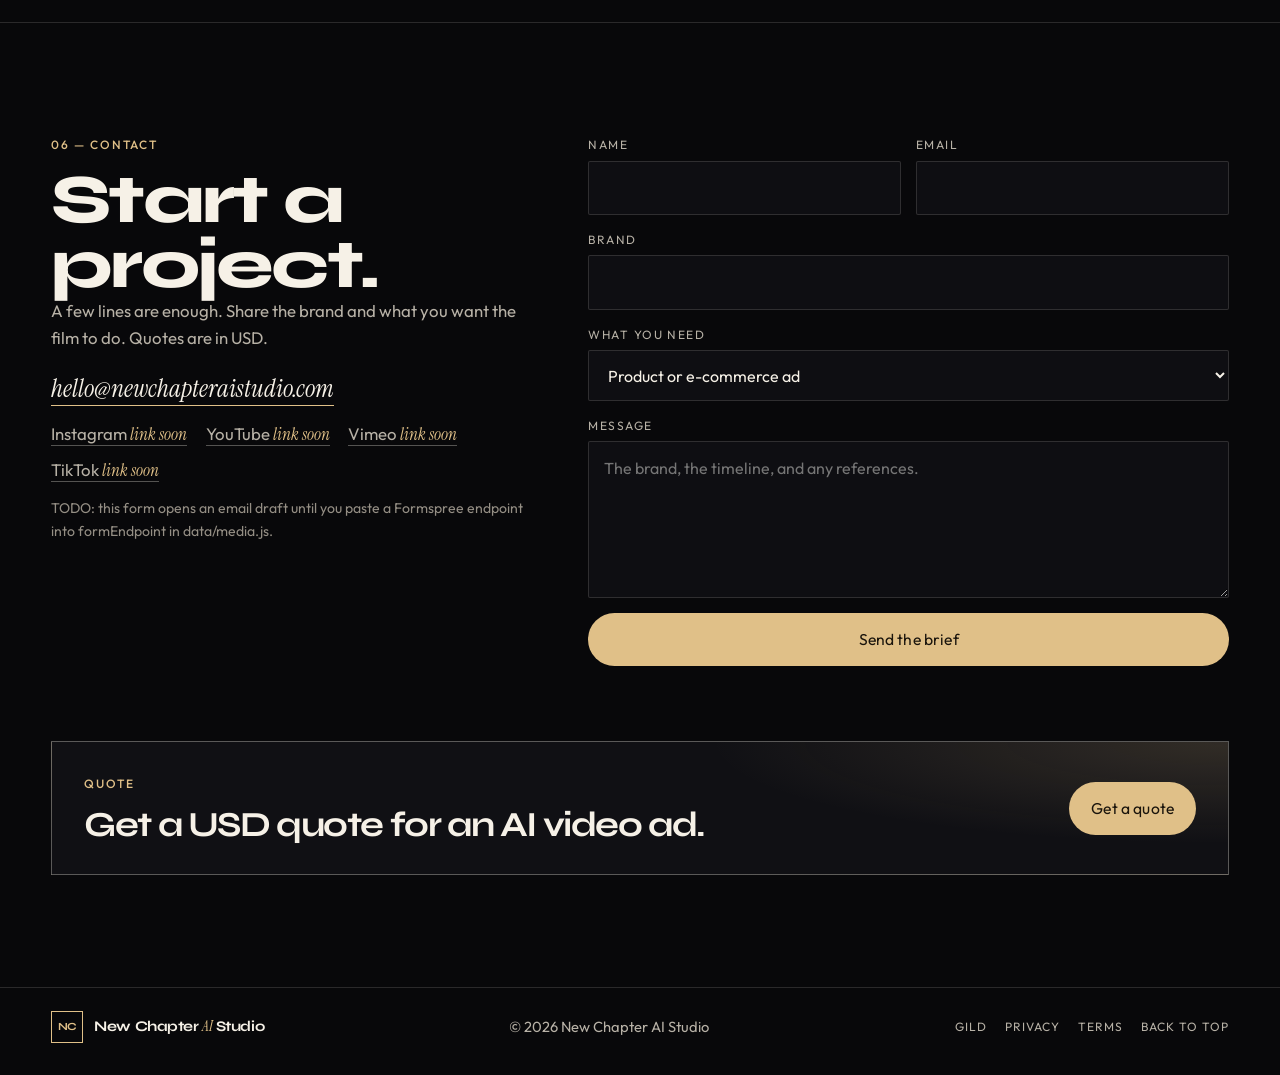
==== commit 9a32baa8: "Add the AI lifestyle reel beside the real estate tour. Play the vertical day-in-the-life film as the" ====
--- a/index.html
+++ b/index.html
@@ -269,17 +269,28 @@
         <header class="section-head reveal">
           <p class="eyebrow">01 — Films</p>
           <h2>Selected work</h2>
-          <p class="deck">The featured tour plays on the page. Click a frame to play the other films.</p>
+          <p class="deck">The featured films play on the page. Click a frame to play the other films.</p>
         </header>
-        <figure class="showcase" id="tour">
-          <video class="showcase-player" controls playsinline preload="metadata" poster="assets/images/real-estate-tour-poster.jpg" width="808" height="720" aria-labelledby="tour-title">
-            <source src="assets/videos/real-estate-tour.mp4" type="video/mp4">
-          </video>
-          <figcaption>
-            <h3 id="tour-title">AI Real Estate Tour</h3>
-            <p>A realistic AI presenter walks viewers through a modern home, from an open-plan kitchen to a backyard pool, in 30 seconds.</p>
-          </figcaption>
-        </figure>
+        <div class="showcase-grid" id="tour">
+          <figure class="showcase">
+            <video class="showcase-player is-wide" controls playsinline preload="metadata" poster="assets/images/real-estate-tour-poster.jpg" width="808" height="720" aria-labelledby="tour-title">
+              <source src="assets/videos/real-estate-tour.mp4" type="video/mp4">
+            </video>
+            <figcaption>
+              <h3 id="tour-title">AI Real Estate Tour</h3>
+              <p>A realistic AI presenter walks viewers through a modern home, from an open-plan kitchen to a backyard pool, in 30 seconds.</p>
+            </figcaption>
+          </figure>
+          <figure class="showcase">
+            <video class="showcase-player is-tall" controls playsinline preload="metadata" poster="assets/images/lifestyle-reel-poster.jpg" width="720" height="1280" aria-labelledby="reel-title">
+              <source src="assets/videos/lifestyle-reel.mp4" type="video/mp4">
+            </video>
+            <figcaption>
+              <h3 id="reel-title">AI Lifestyle Reel</h3>
+              <p>A fast-cut day in the life of an AI influencer, from a sunrise wake-up to a desert drive and a poolside cooldown.</p>
+            </figcaption>
+          </figure>
+        </div>
         <div id="video-grid" class="video-grid" aria-live="polite"></div>
       </div>
     </section>
--- a/css/styles.css
+++ b/css/styles.css
@@ -543,20 +543,38 @@
 
 .process .reveal:nth-child(4) { transition-delay: 0.24s; }
 
-/* Featured tour. The player keeps the file's own 808×720 frame. */
-
-.showcase {
+/* Featured films. Each player keeps its own frame: 808×720 and 720×1280. */
+
+.showcase-grid {
+  display: grid;
+  grid-template-columns: minmax(0, 1.35fr) minmax(15rem, 0.7fr);
+  gap: clamp(1.25rem, 3vw, 2.5rem);
+  align-items: start;
   margin: 0 0 clamp(2rem, 5vw, 3.25rem);
   scroll-margin-top: calc(var(--nav-h) + 1rem);
 }
 
+.showcase {
+  margin: 0;
+  min-width: 0;
+}
+
 .showcase-player {
   display: block;
-  width: min(100%, 40rem);
+  max-width: 100%;
   height: auto;
-  aspect-ratio: 808 / 720;
   background: var(--bg-2);
   border: 1px solid var(--line);
+}
+
+.showcase-player.is-wide {
+  width: 100%;
+  aspect-ratio: 808 / 720;
+}
+
+.showcase-player.is-tall {
+  width: min(100%, calc(min(40rem, 72vh) * 0.5625));
+  aspect-ratio: 720 / 1280;
 }
 
 .showcase h3 {
@@ -1247,6 +1265,16 @@
 }
 
 /* Layout breakpoints */
+
+@media (max-width: 800px) {
+  .showcase-grid {
+    grid-template-columns: 1fr;
+  }
+
+  .showcase-player.is-tall {
+    width: min(100%, calc(78vh * 0.5625));
+  }
+}
 
 @media (min-width: 700px) {
   .video-grid {
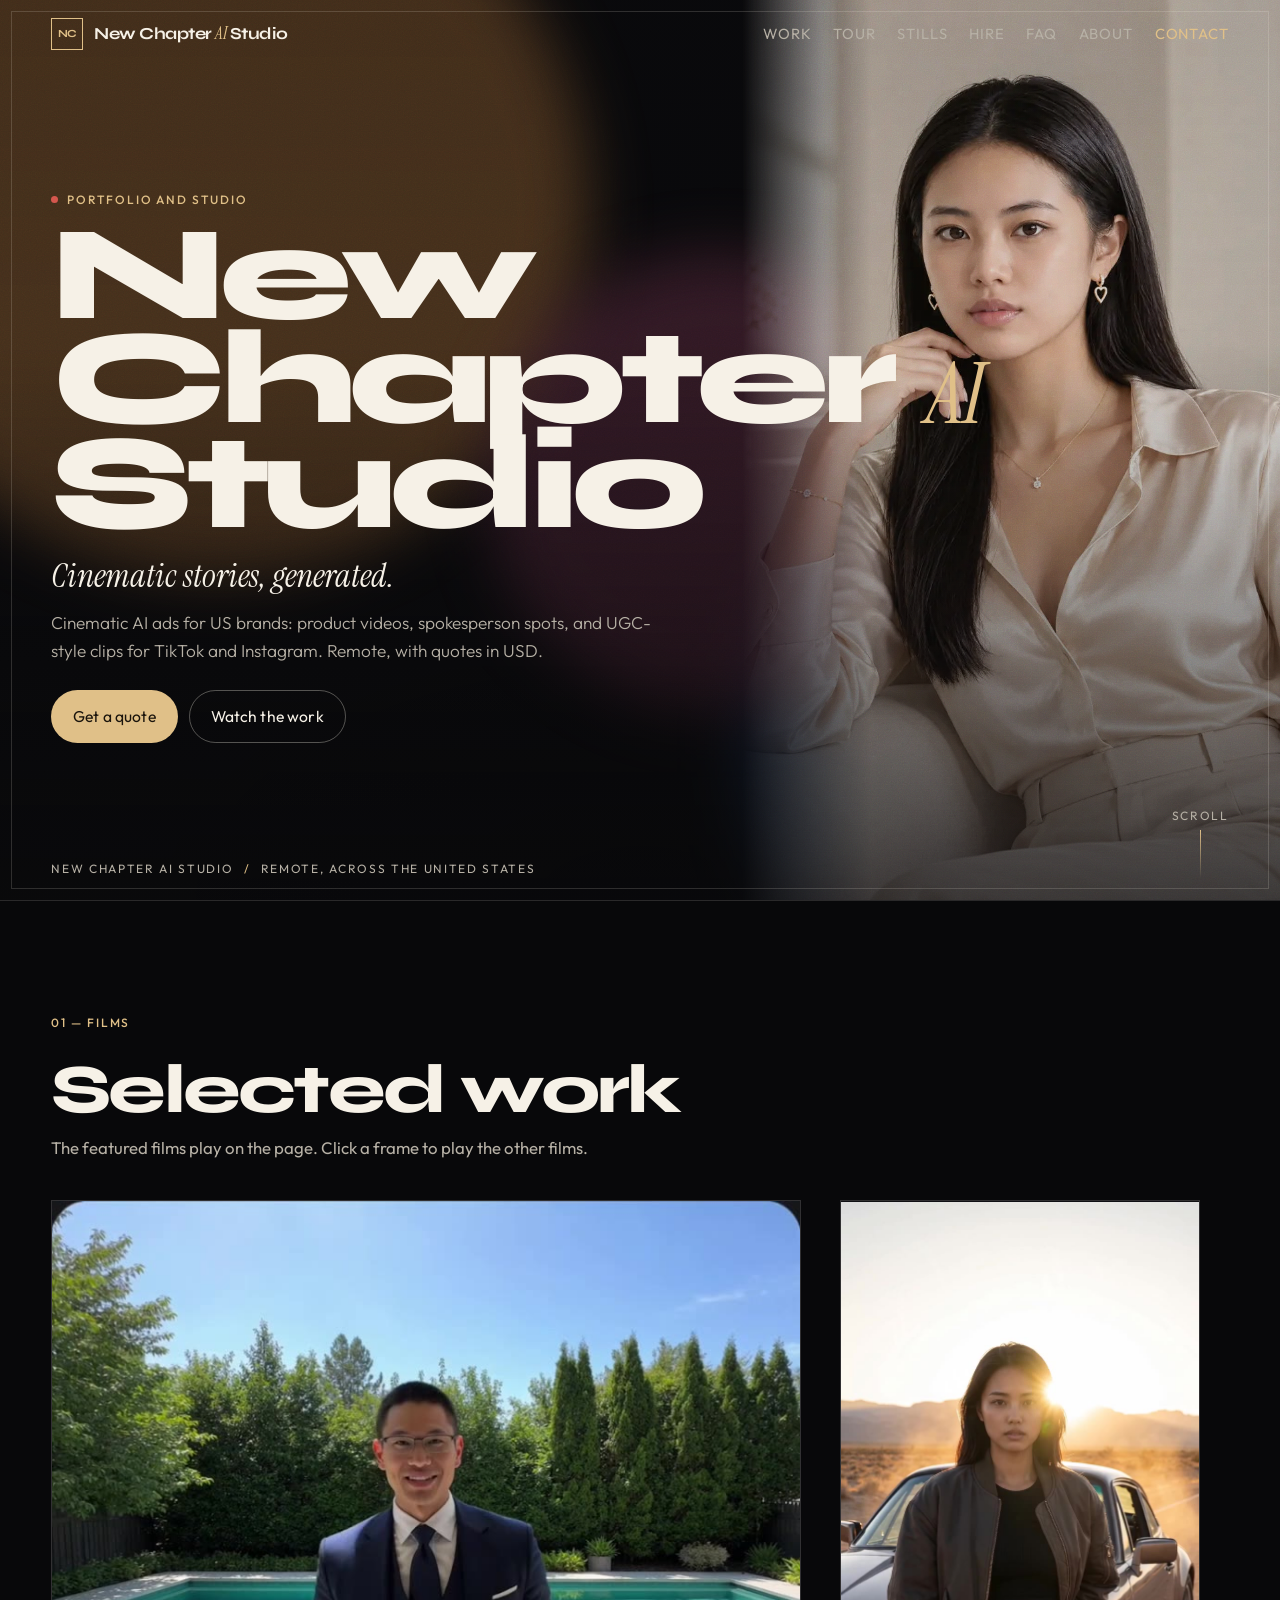
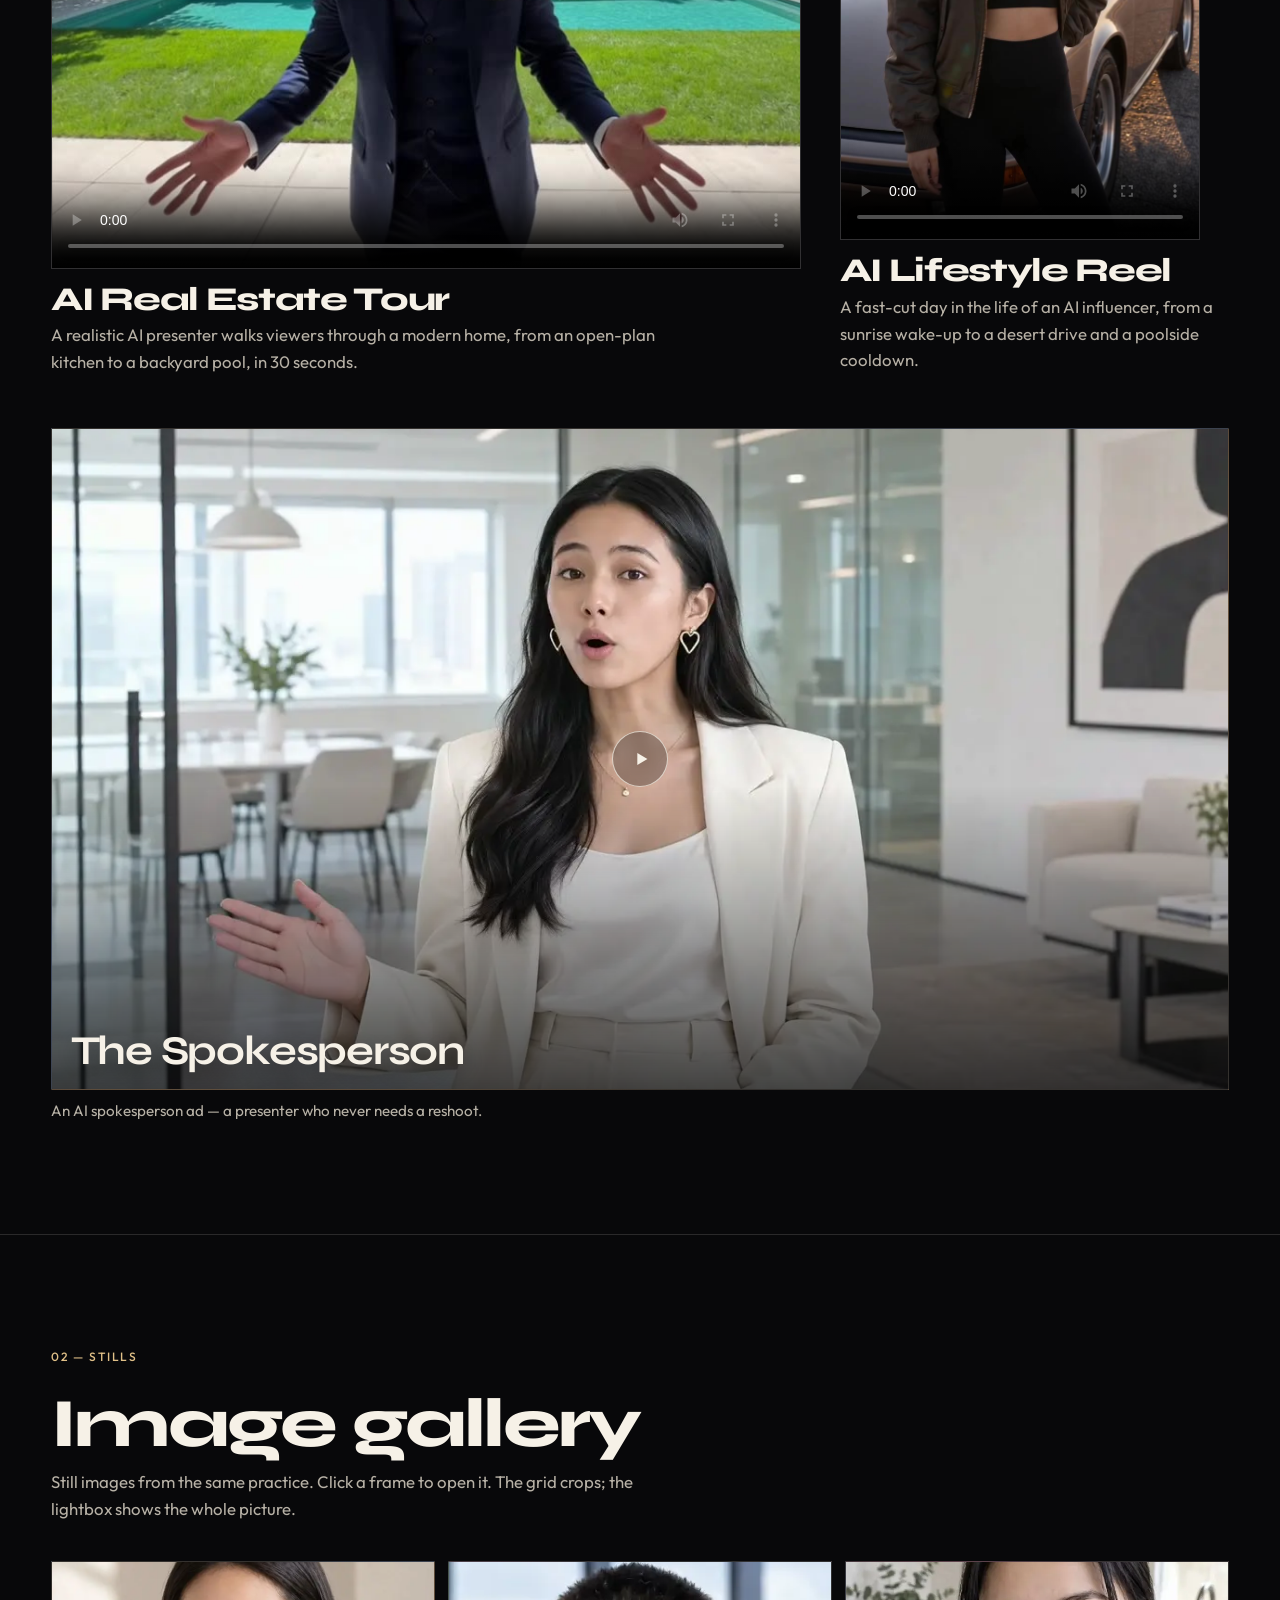
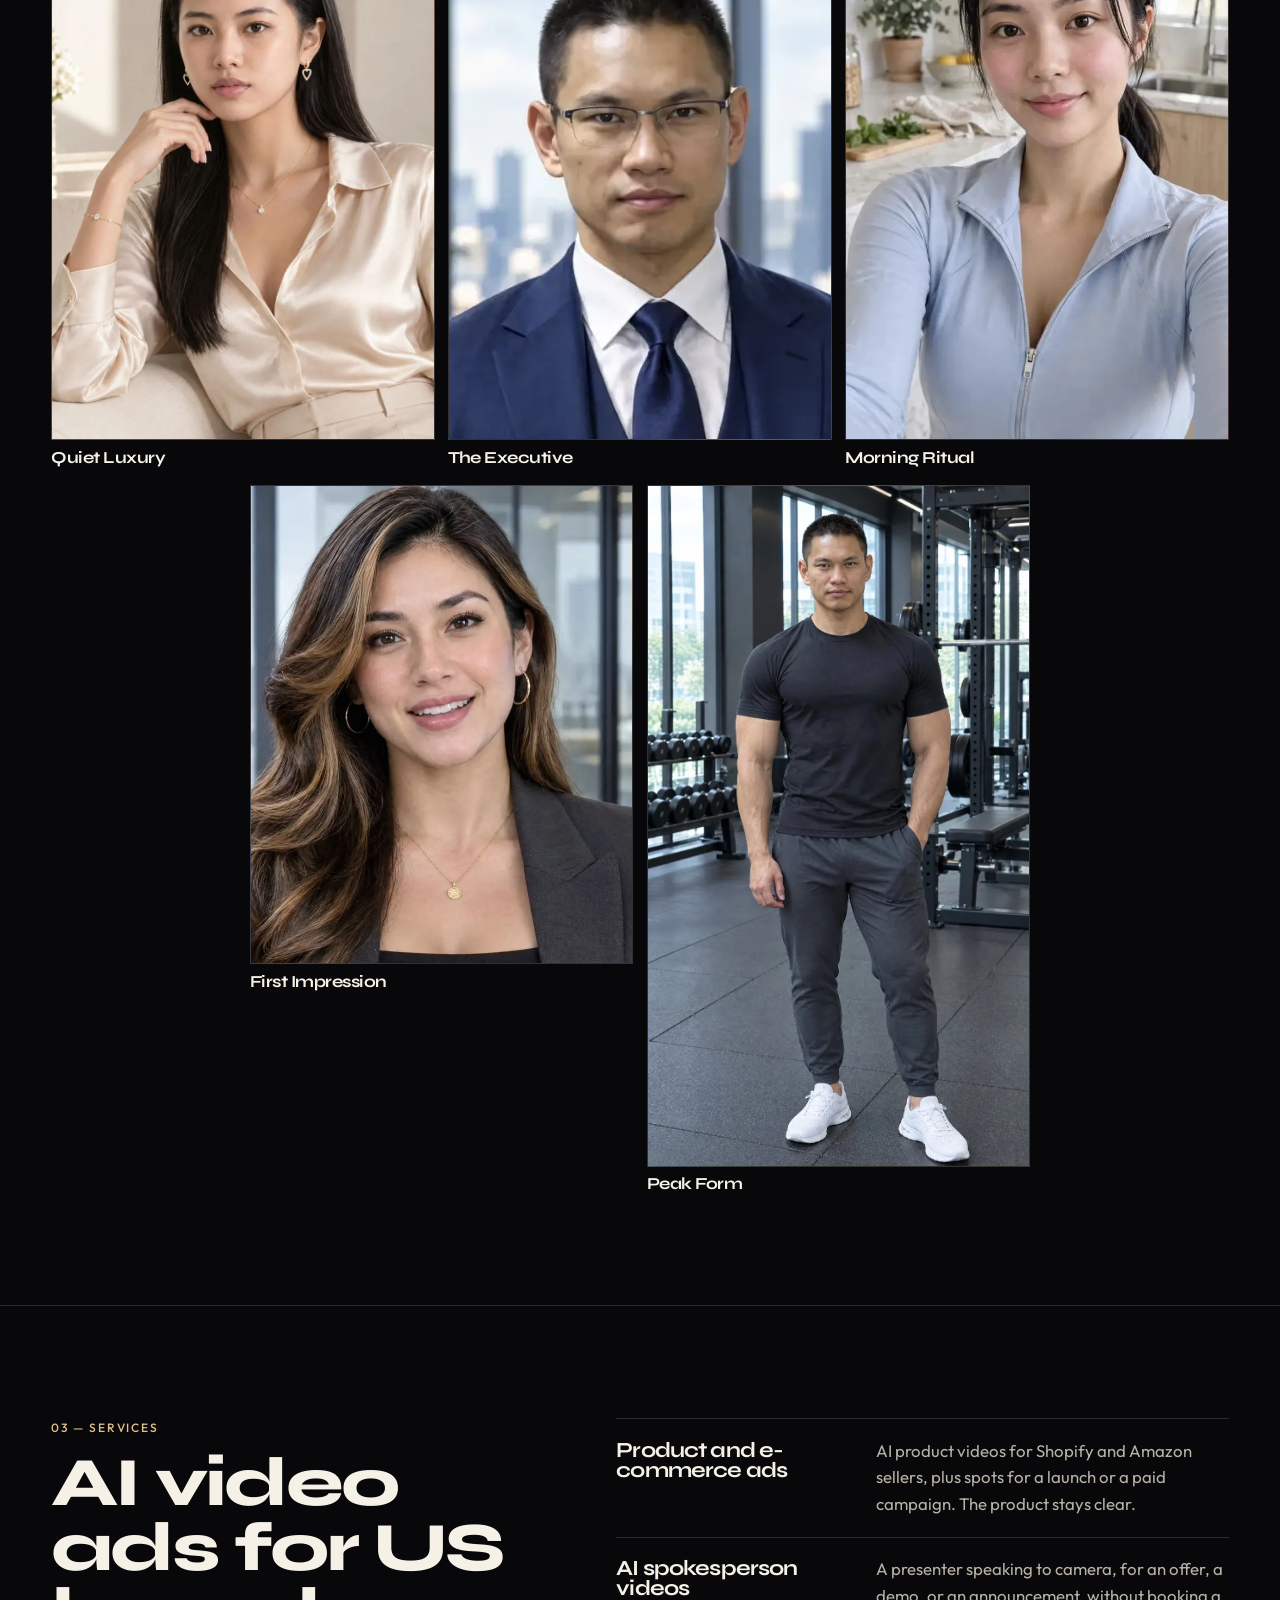
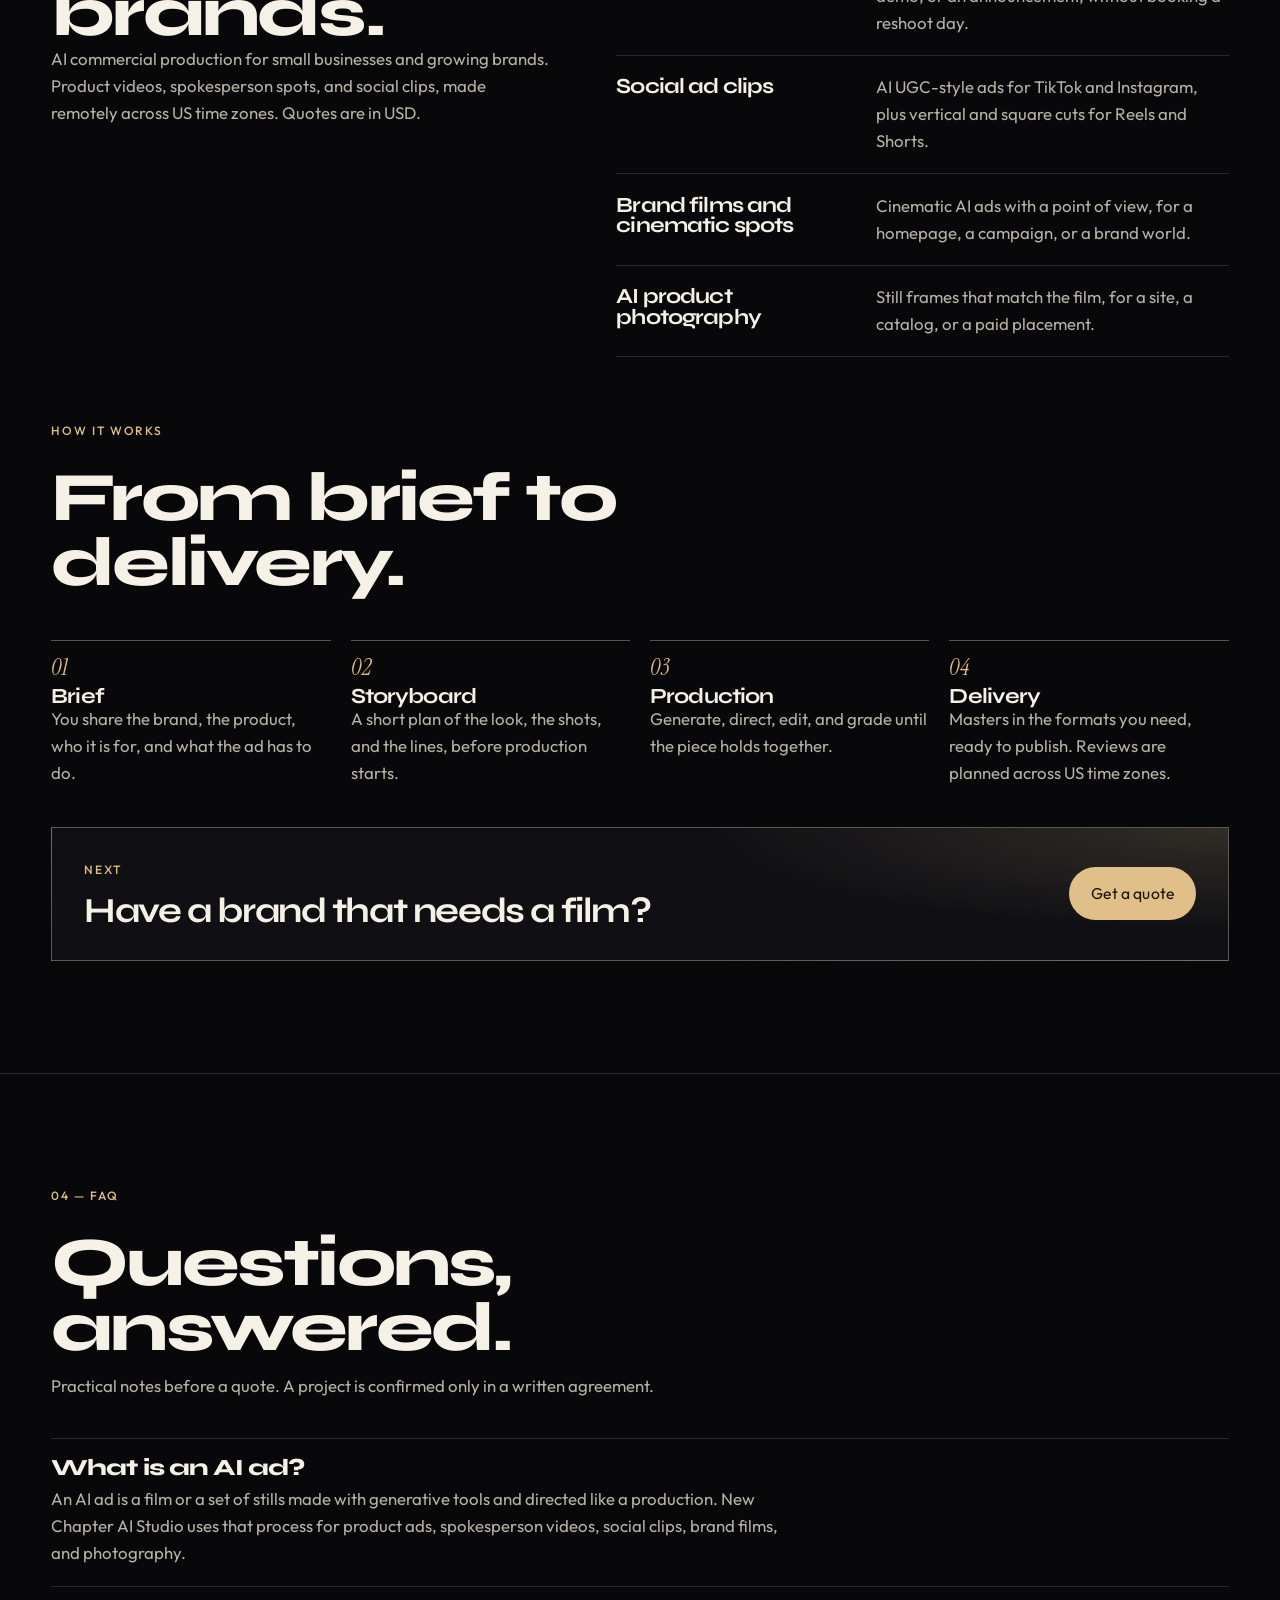
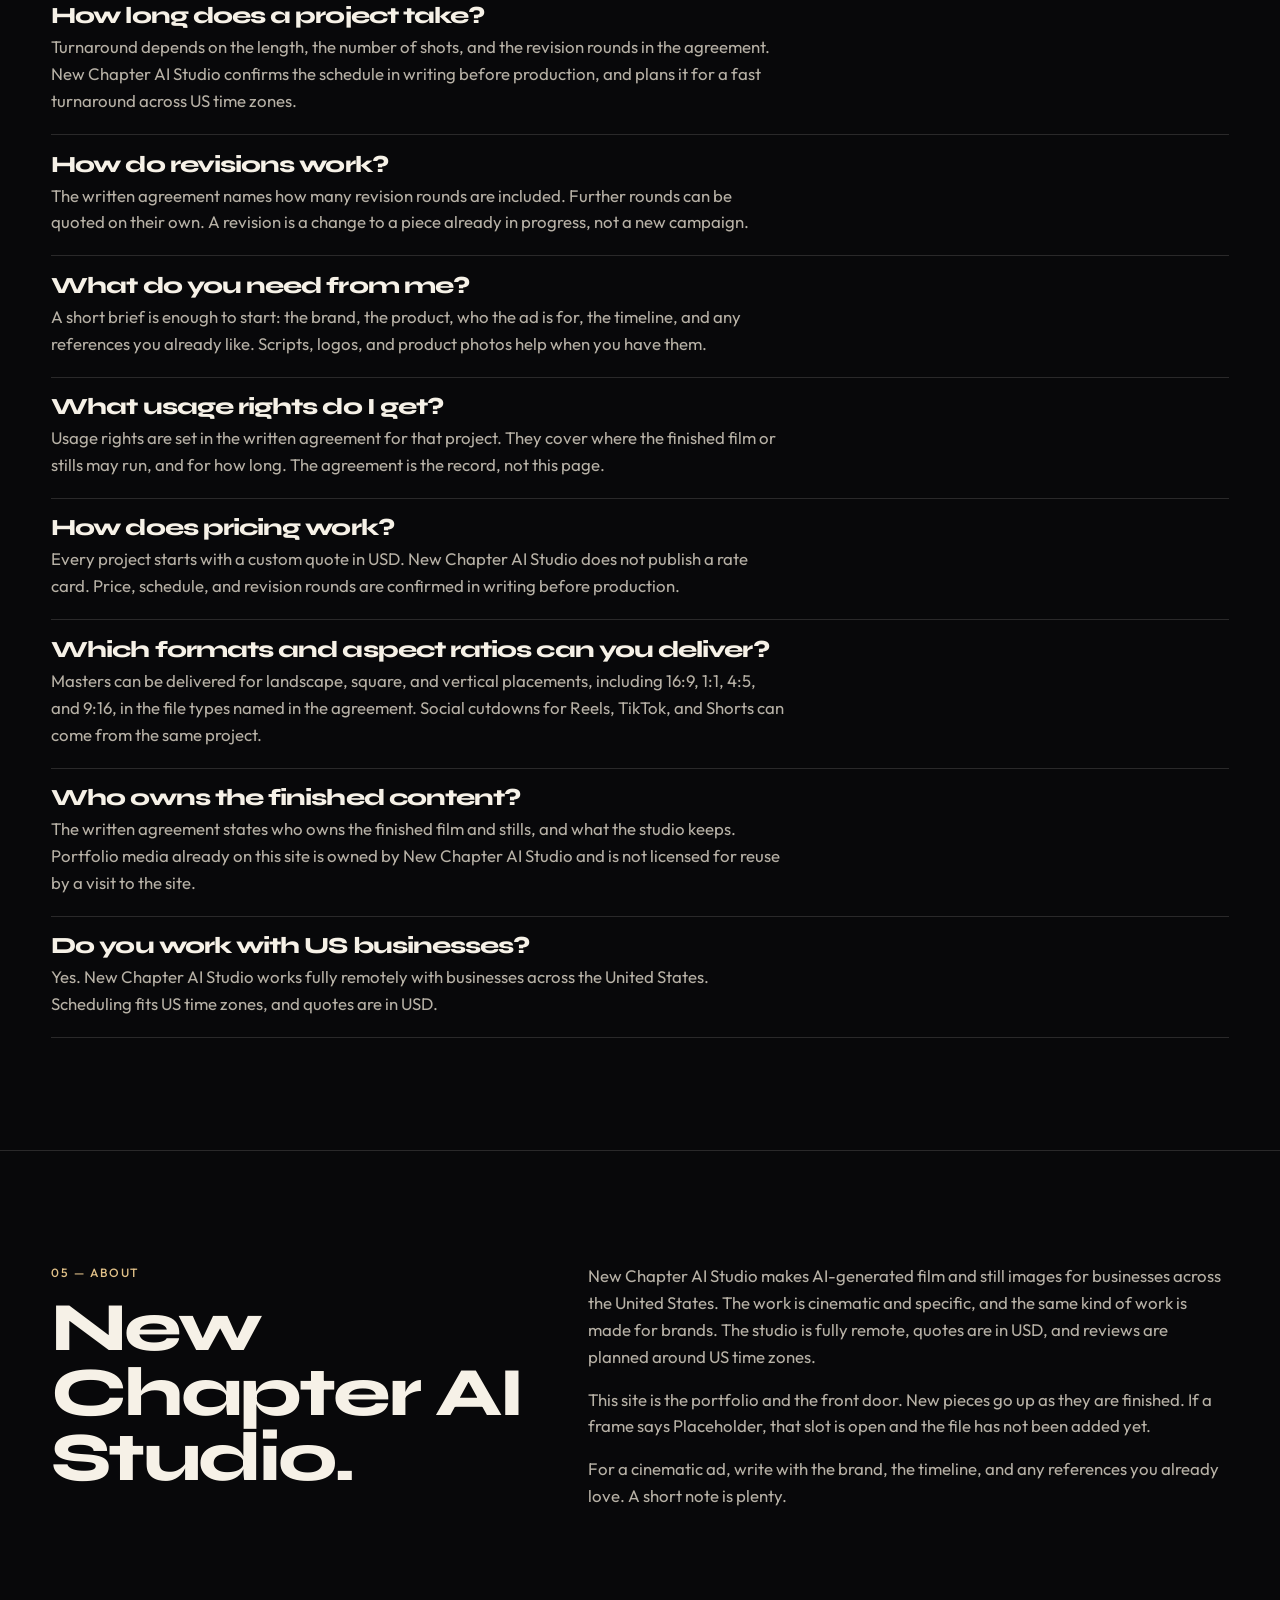
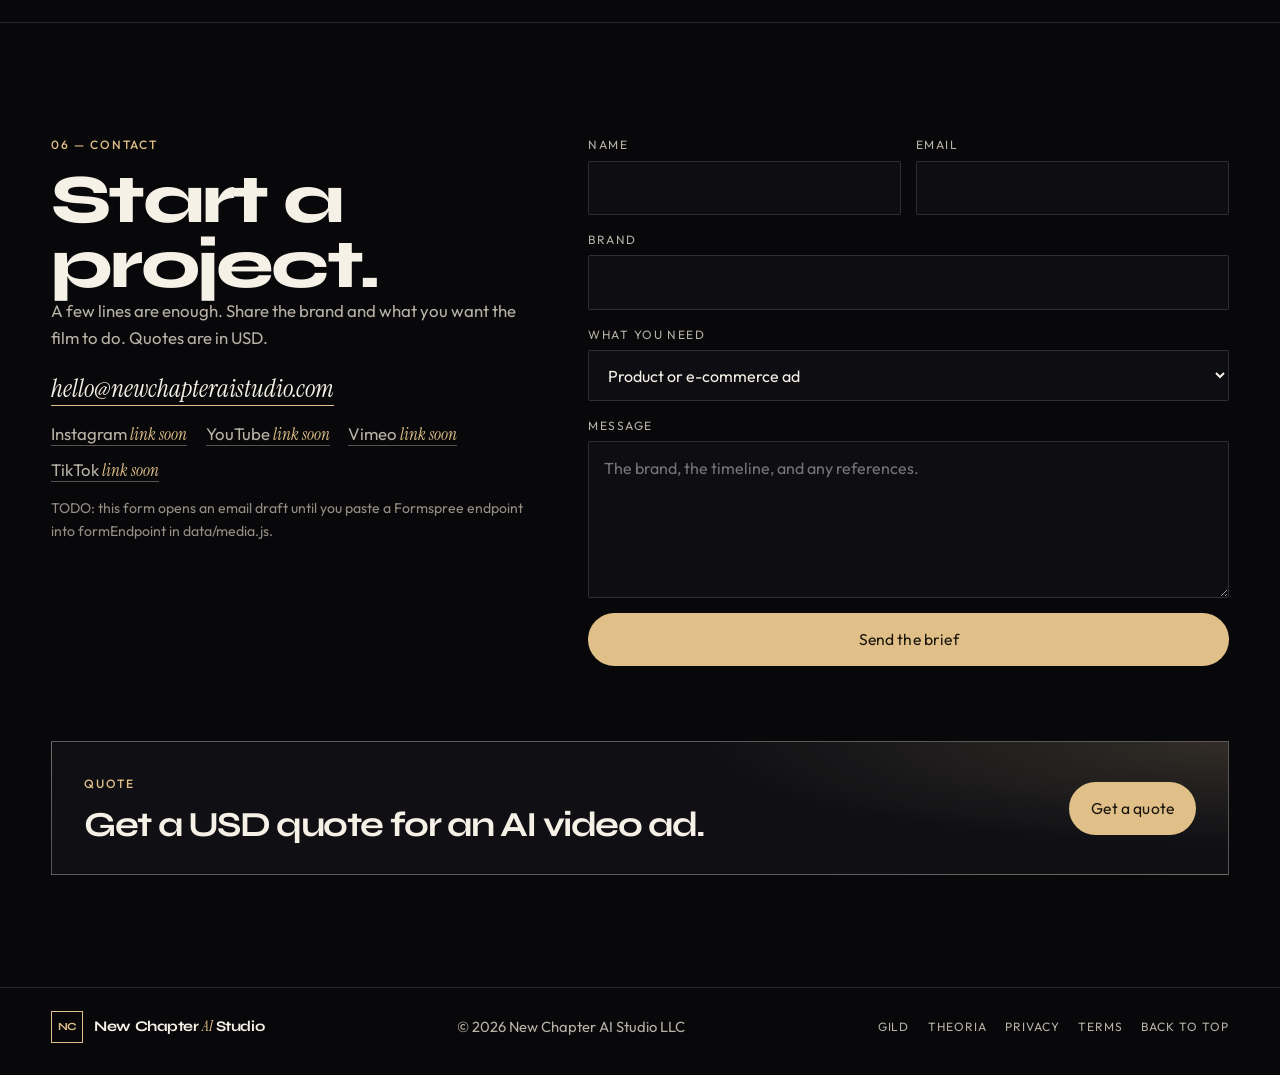
==== commit 3e265c1d: "Add a Theoria marketing site for preview. Introduce the night-observatory pages under /theoria/, wit" ====
--- a/index.html
+++ b/index.html
@@ -38,6 +38,7 @@
         "@type": "Organization",
         "@id": "https://newchapteraistudio.com/#organization",
         "name": "New Chapter AI Studio",
+        "legalName": "New Chapter AI Studio LLC",
         "url": "https://newchapteraistudio.com/",
         "email": "hello@newchapteraistudio.com",
         "logo": "https://newchapteraistudio.com/apple-touch-icon.png",
@@ -506,9 +507,10 @@
         <span class="logo-mark" aria-hidden="true">NC</span>
         <span class="logo-type">New Chapter <em>AI</em> Studio</span>
       </a>
-      <p>© 2026 New Chapter AI Studio</p>
+      <p>© 2026 New Chapter AI Studio LLC</p>
       <nav class="footer-links" aria-label="Footer">
         <a href="gild/">Gild</a>
+        <a href="theoria/">Theoria</a>
         <a href="privacy.html">Privacy</a>
         <a href="terms.html">Terms</a>
         <a class="to-top" href="#top">Back to top</a>
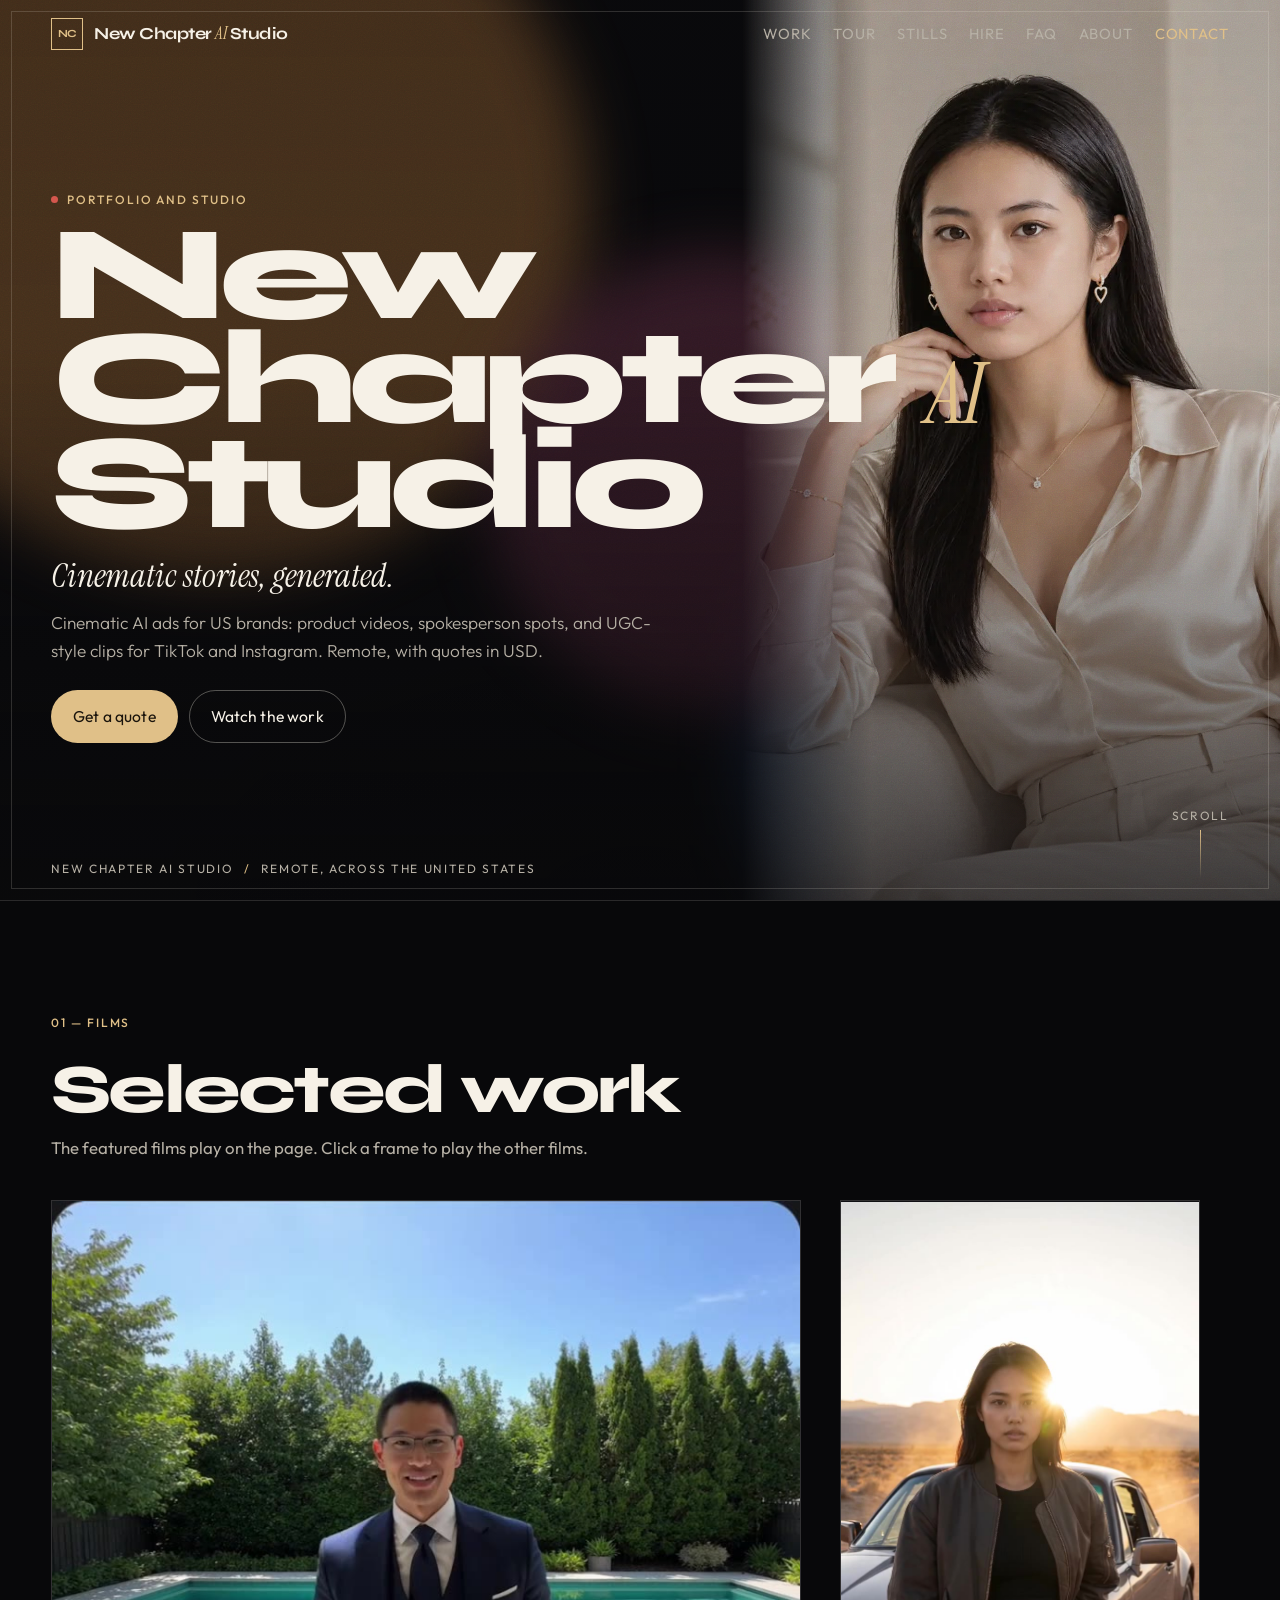
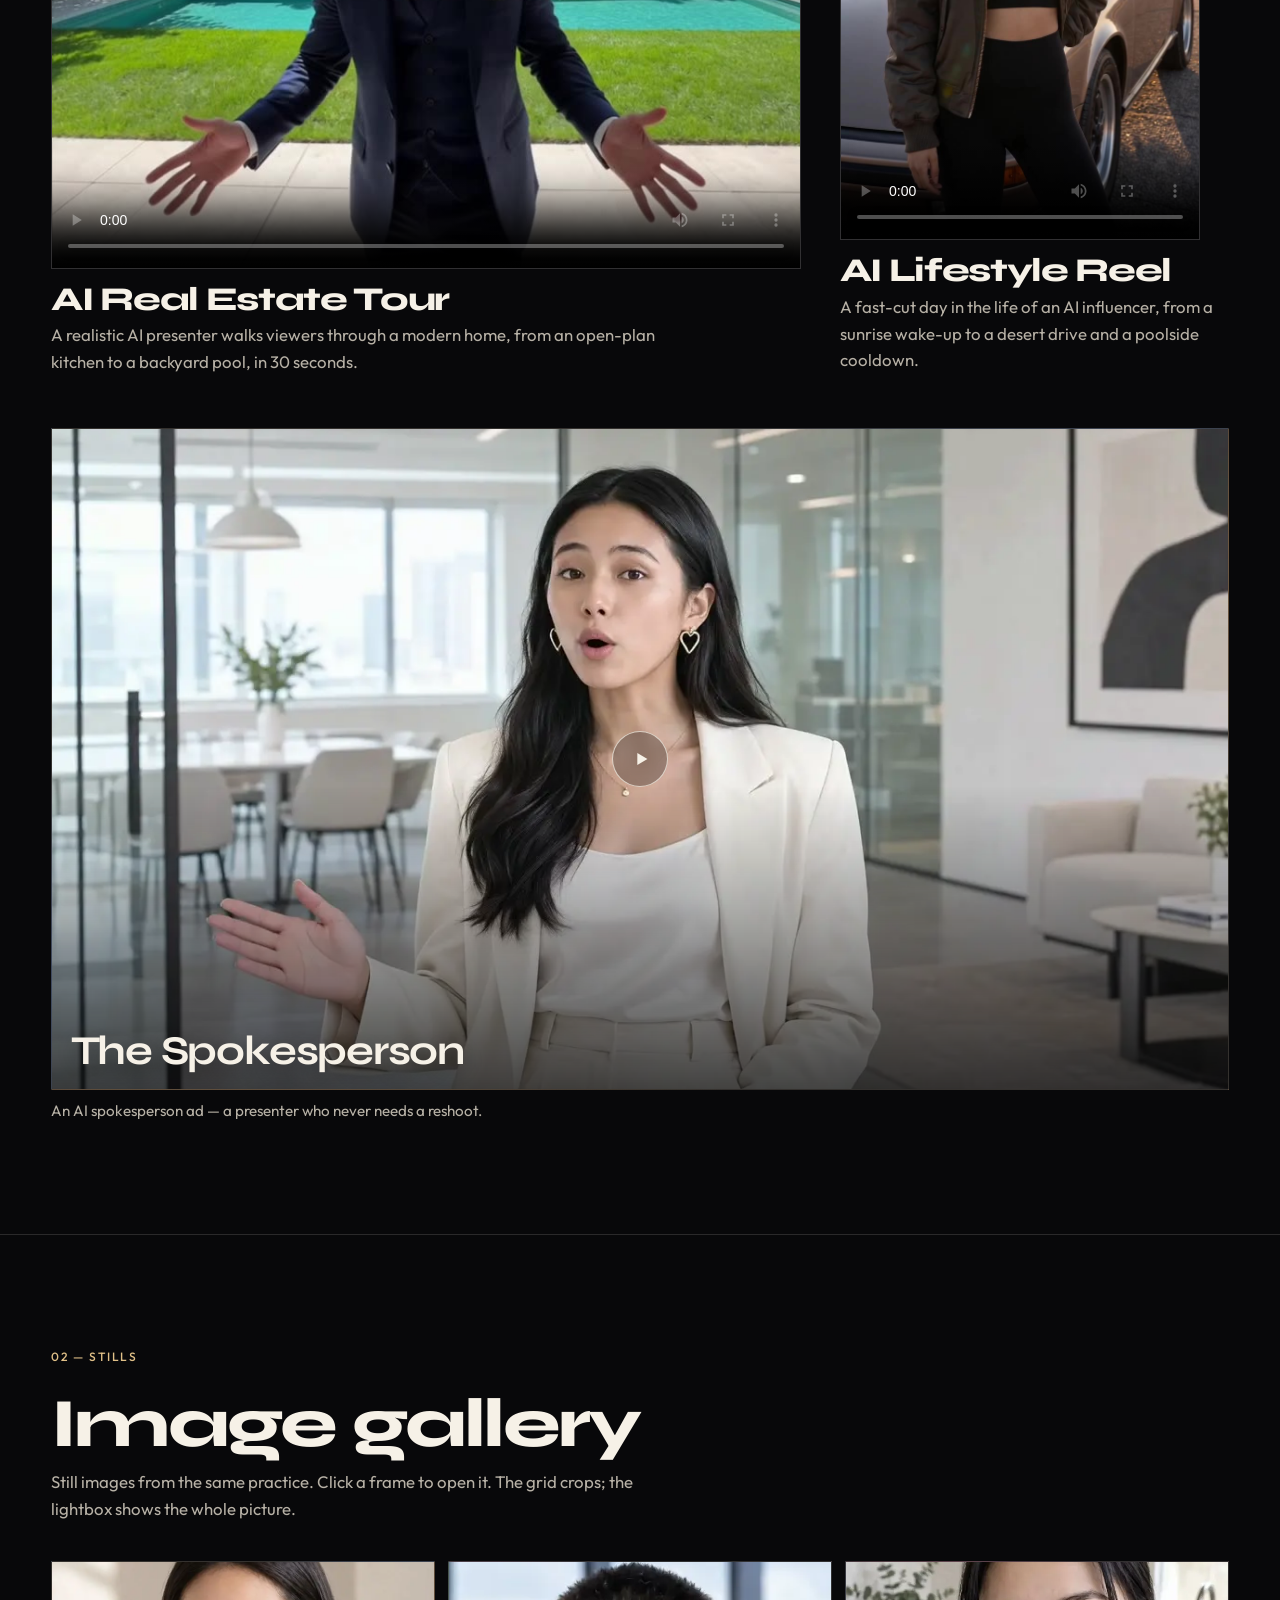
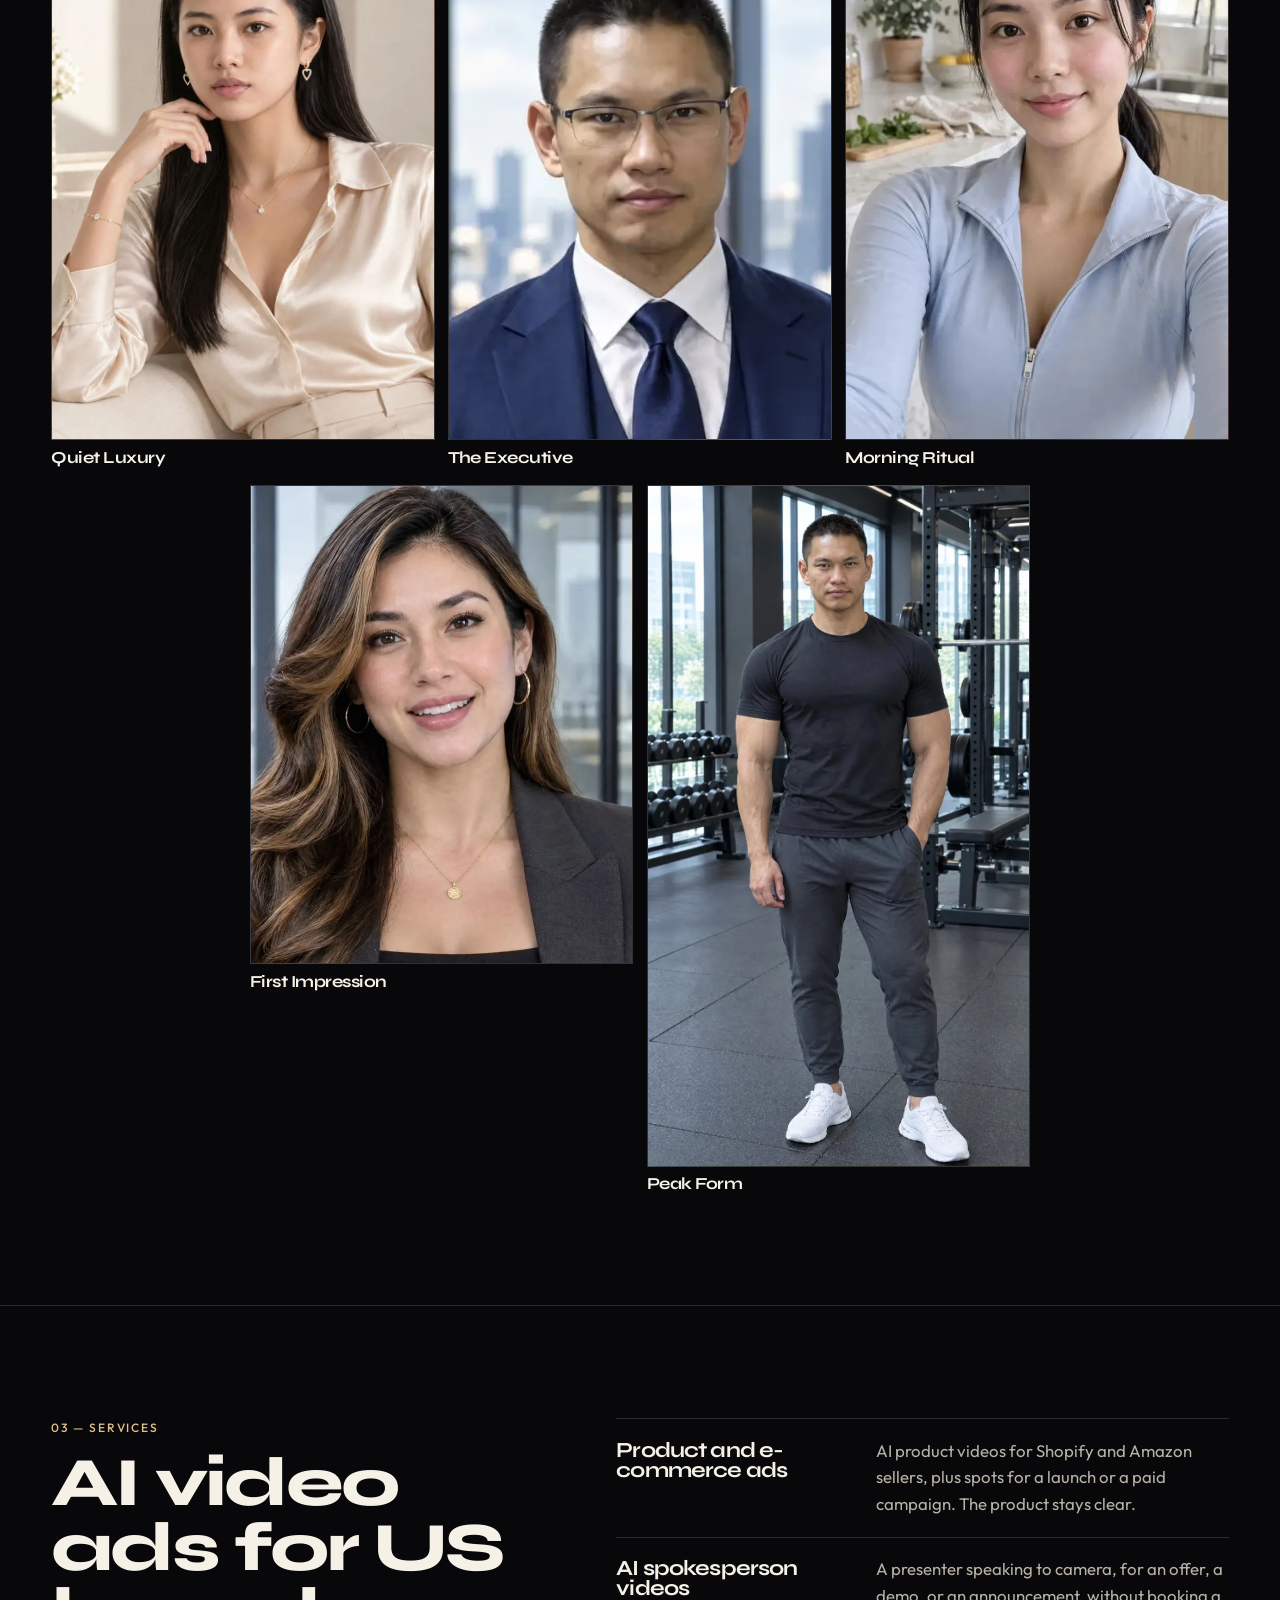
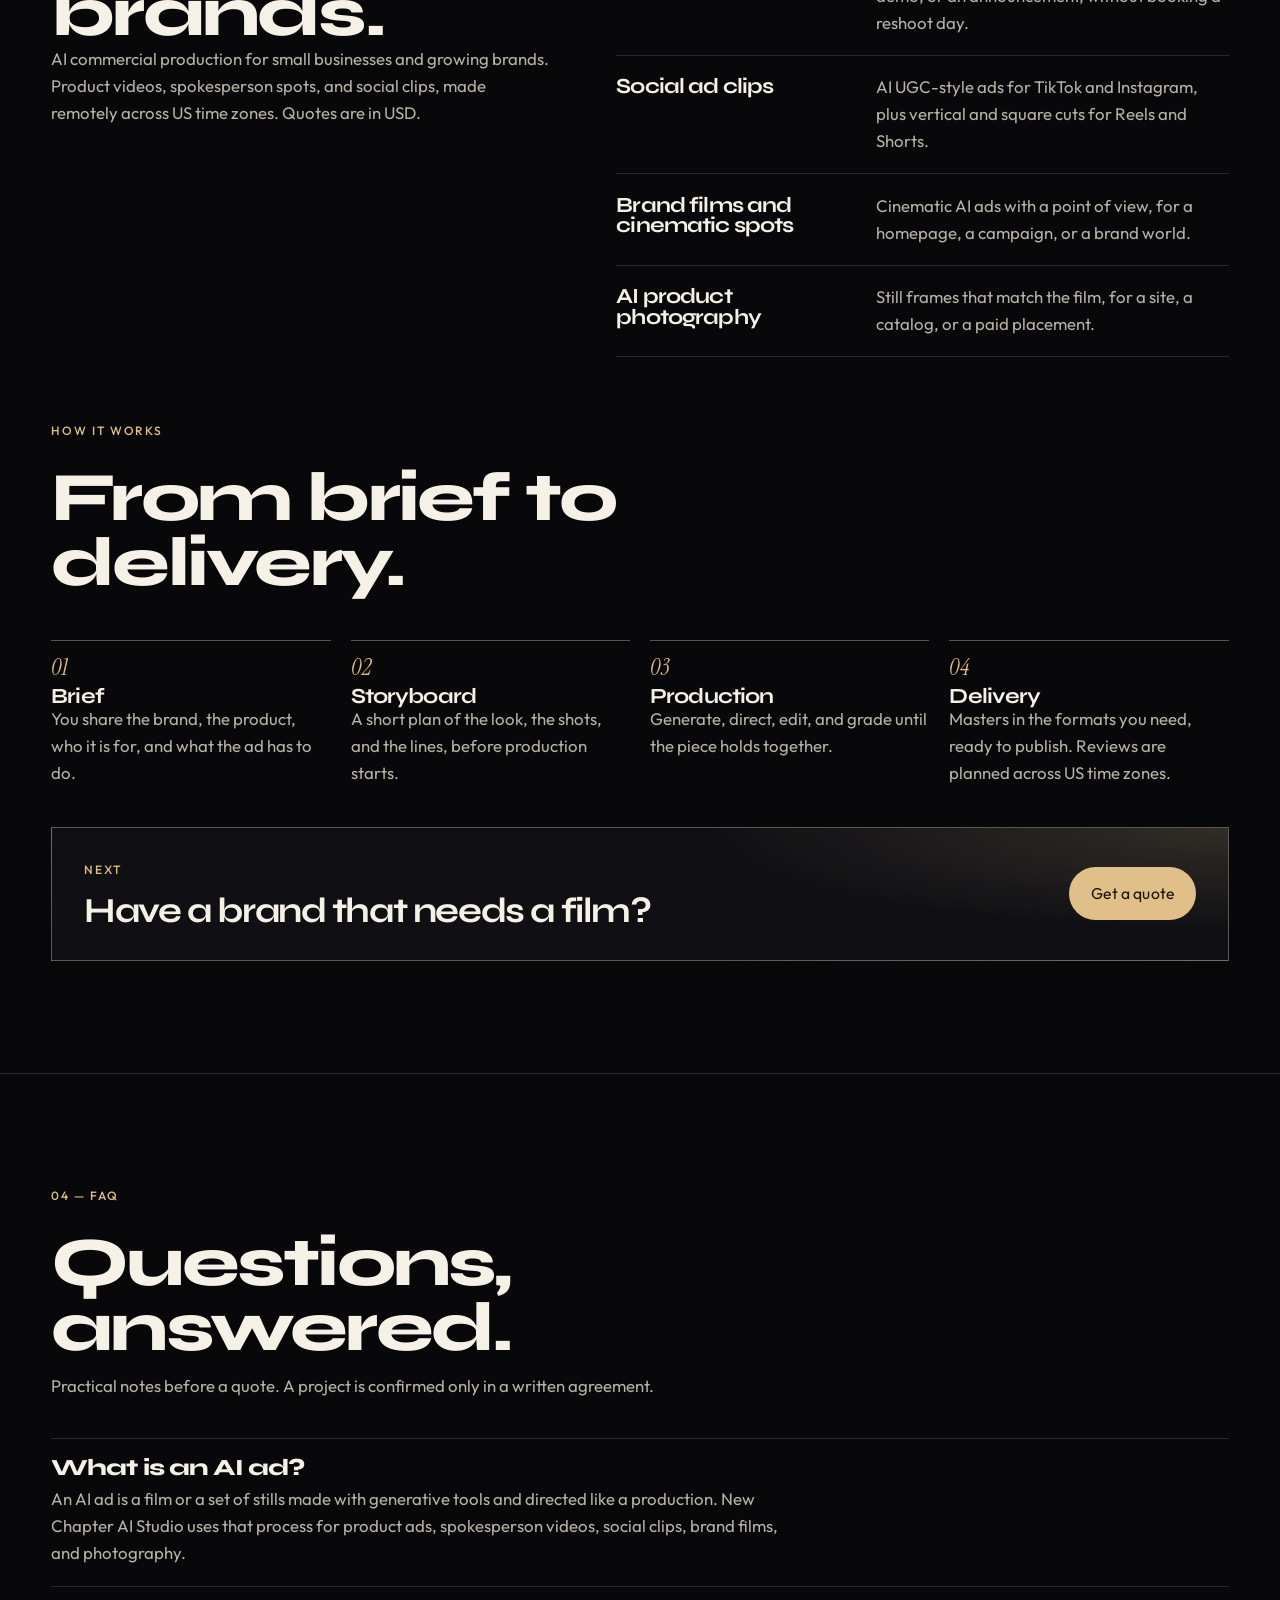
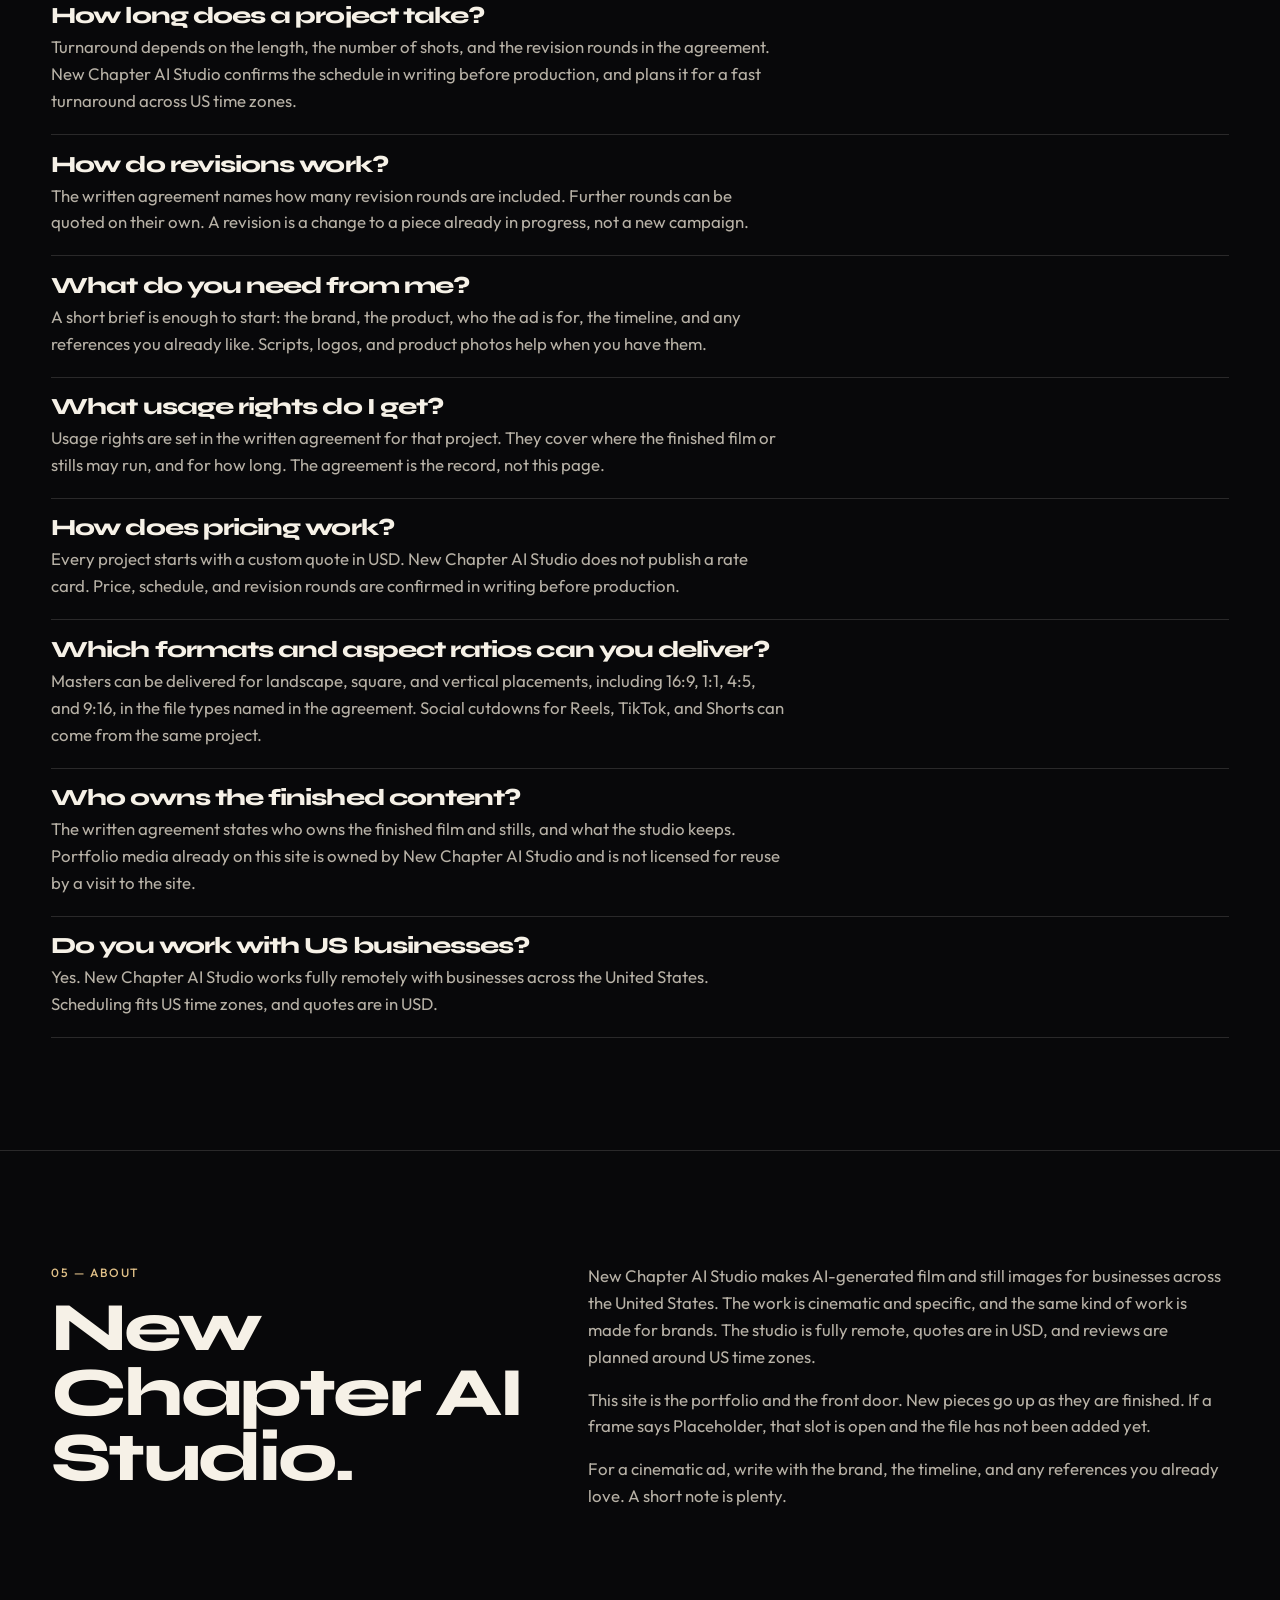
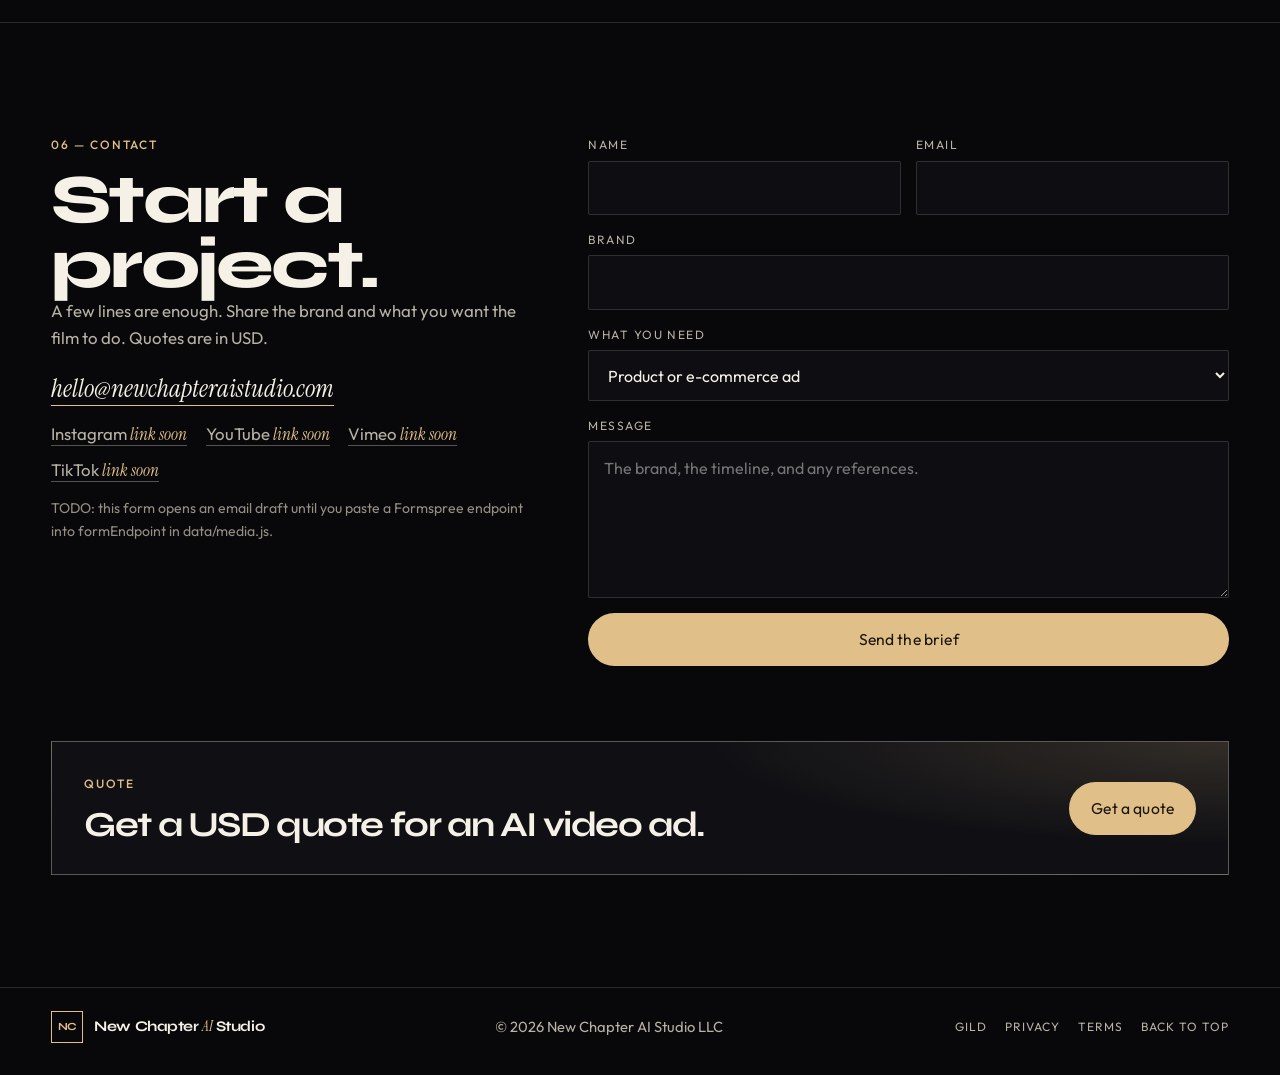
==== commit c8721545: "Name the studio’s Wyoming LLC in the legal lines. Use New Chapter AI Studio LLC for copyright, the o" ====
--- a/index.html
+++ b/index.html
@@ -510,7 +510,6 @@
       <p>© 2026 New Chapter AI Studio LLC</p>
       <nav class="footer-links" aria-label="Footer">
         <a href="gild/">Gild</a>
-        <a href="theoria/">Theoria</a>
         <a href="privacy.html">Privacy</a>
         <a href="terms.html">Terms</a>
         <a class="to-top" href="#top">Back to top</a>
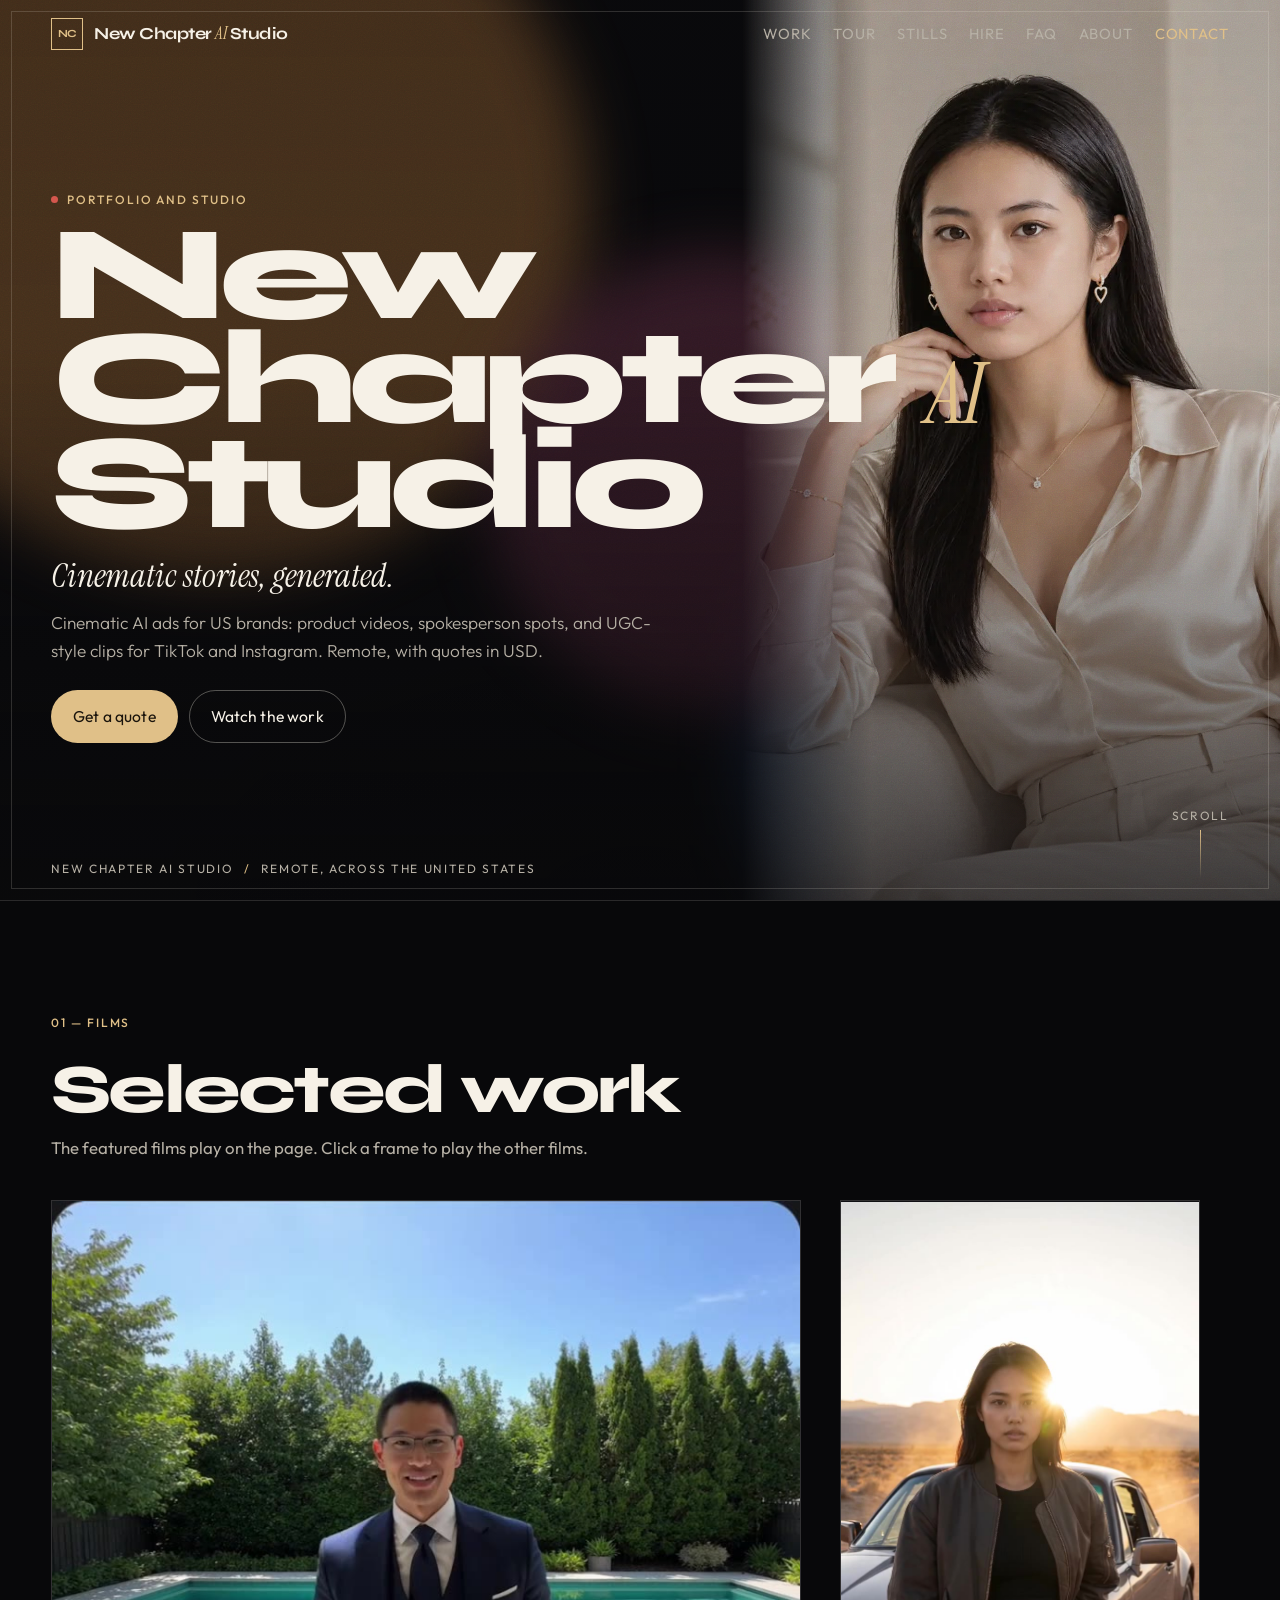
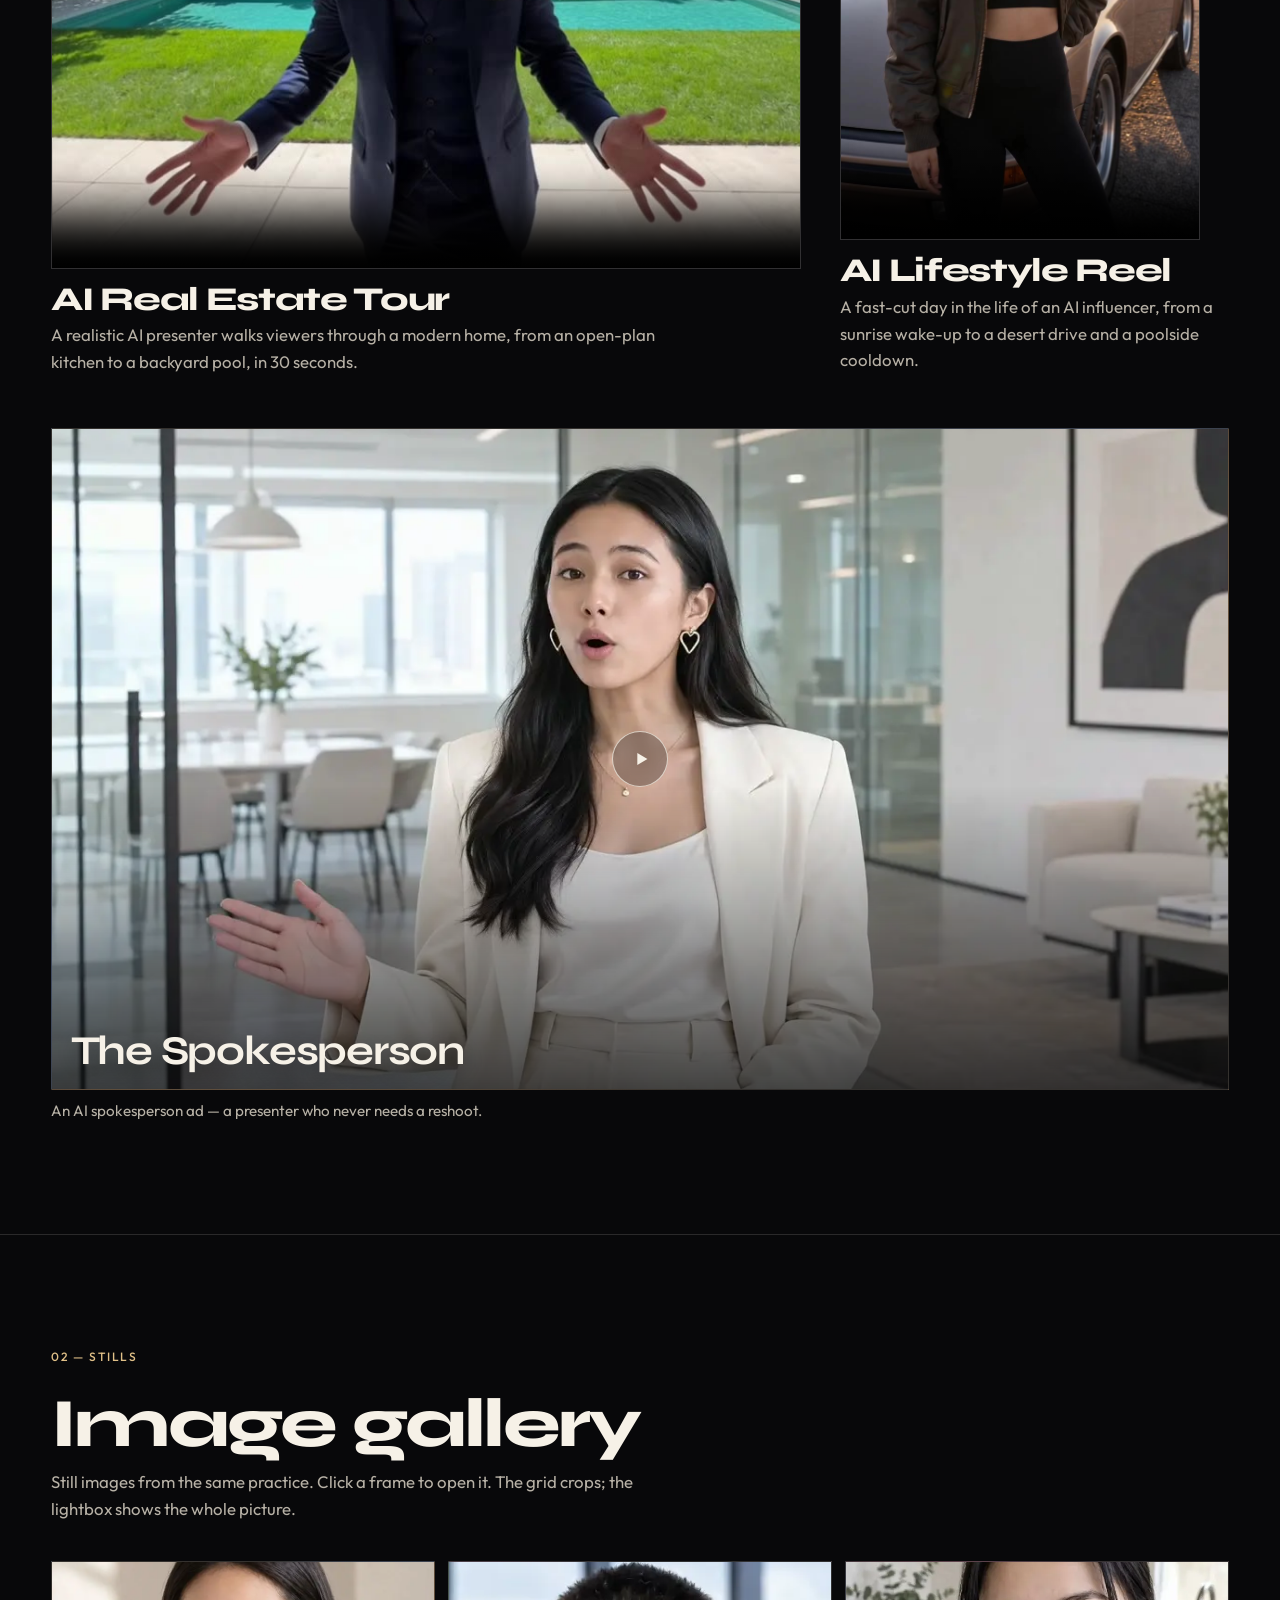
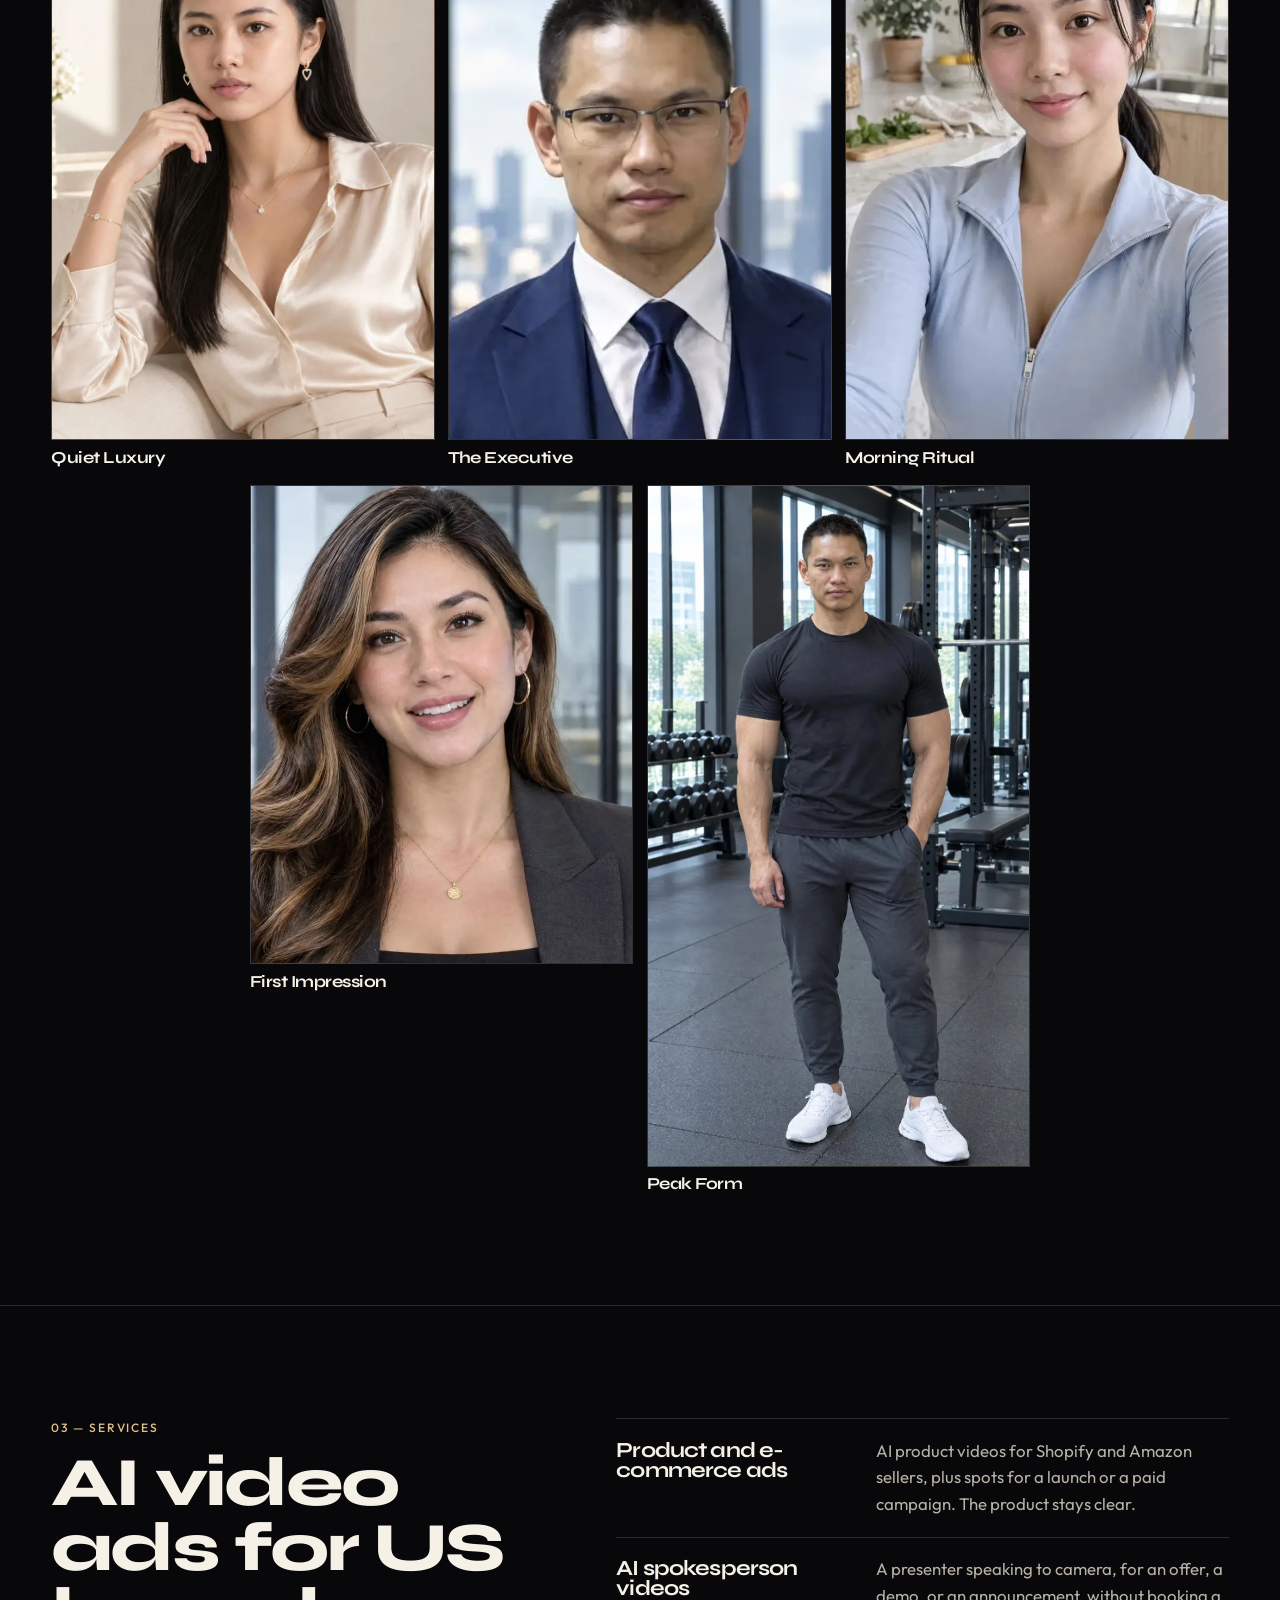
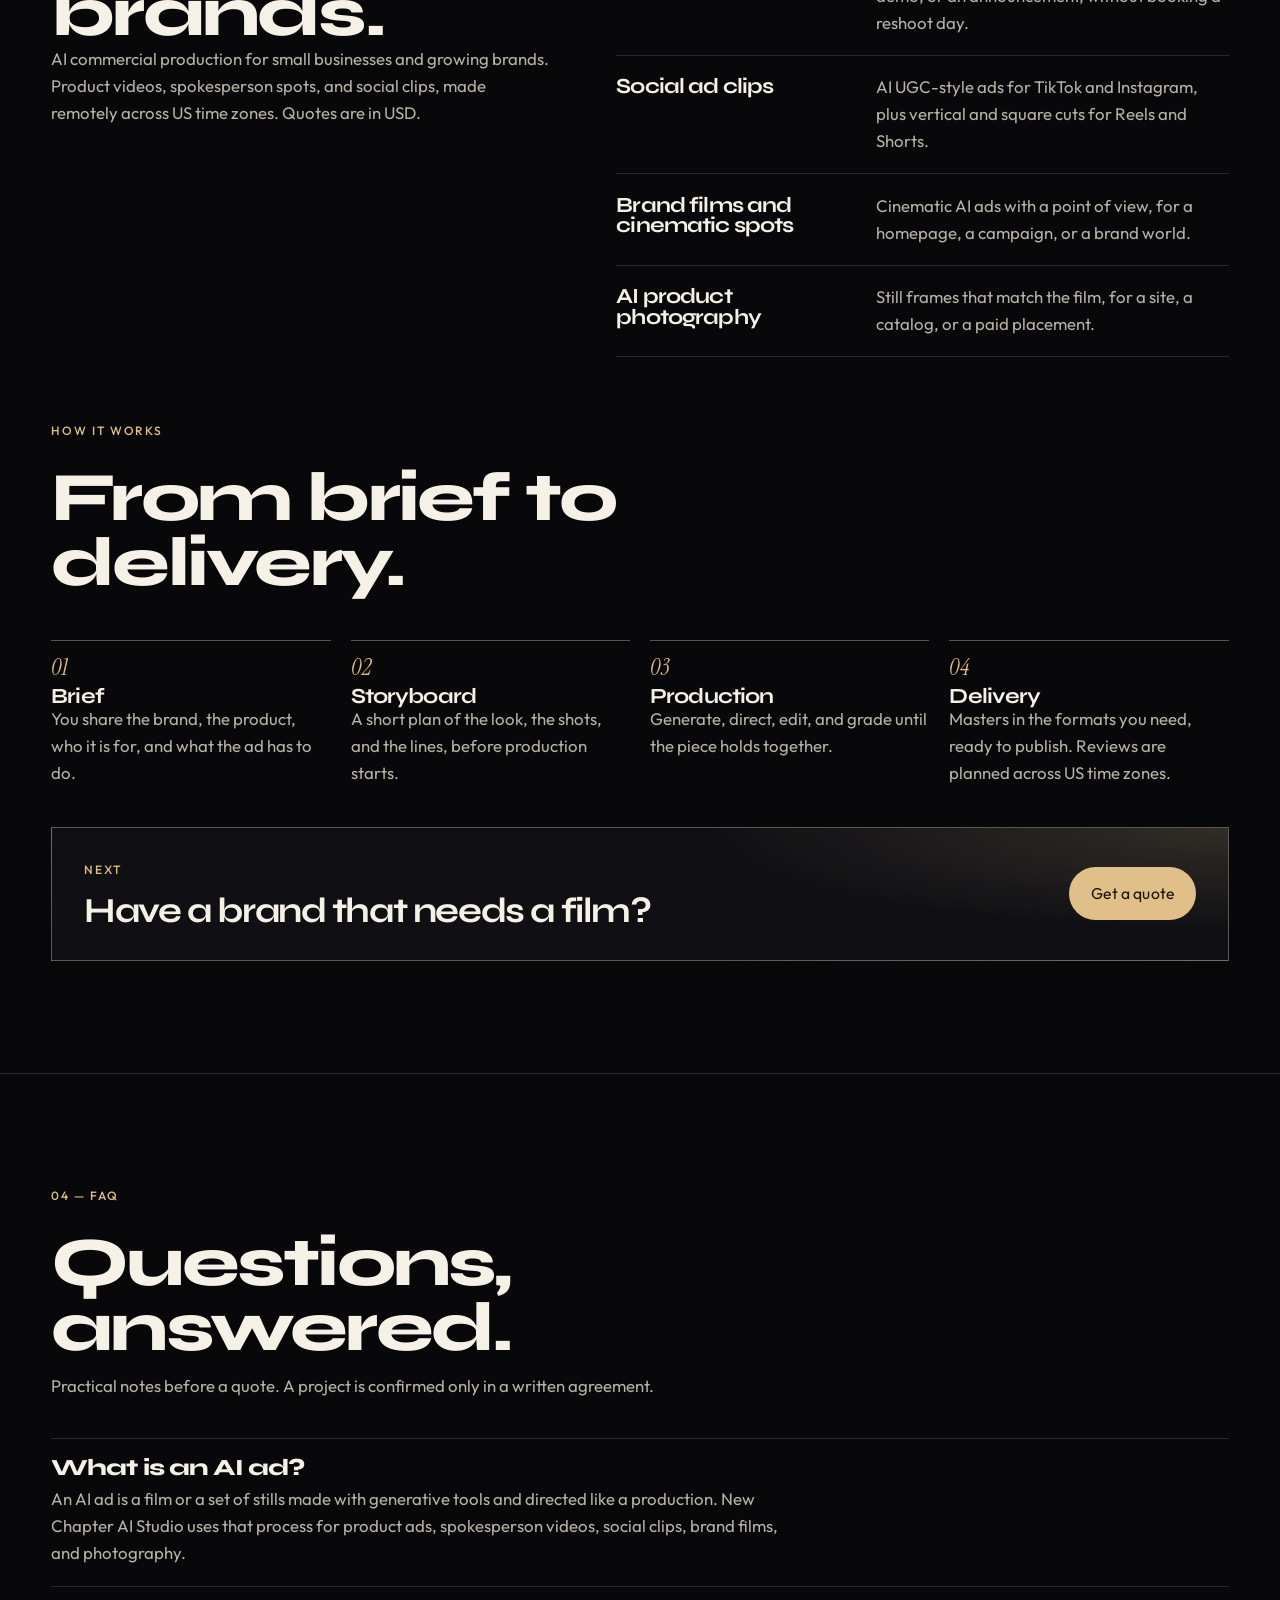
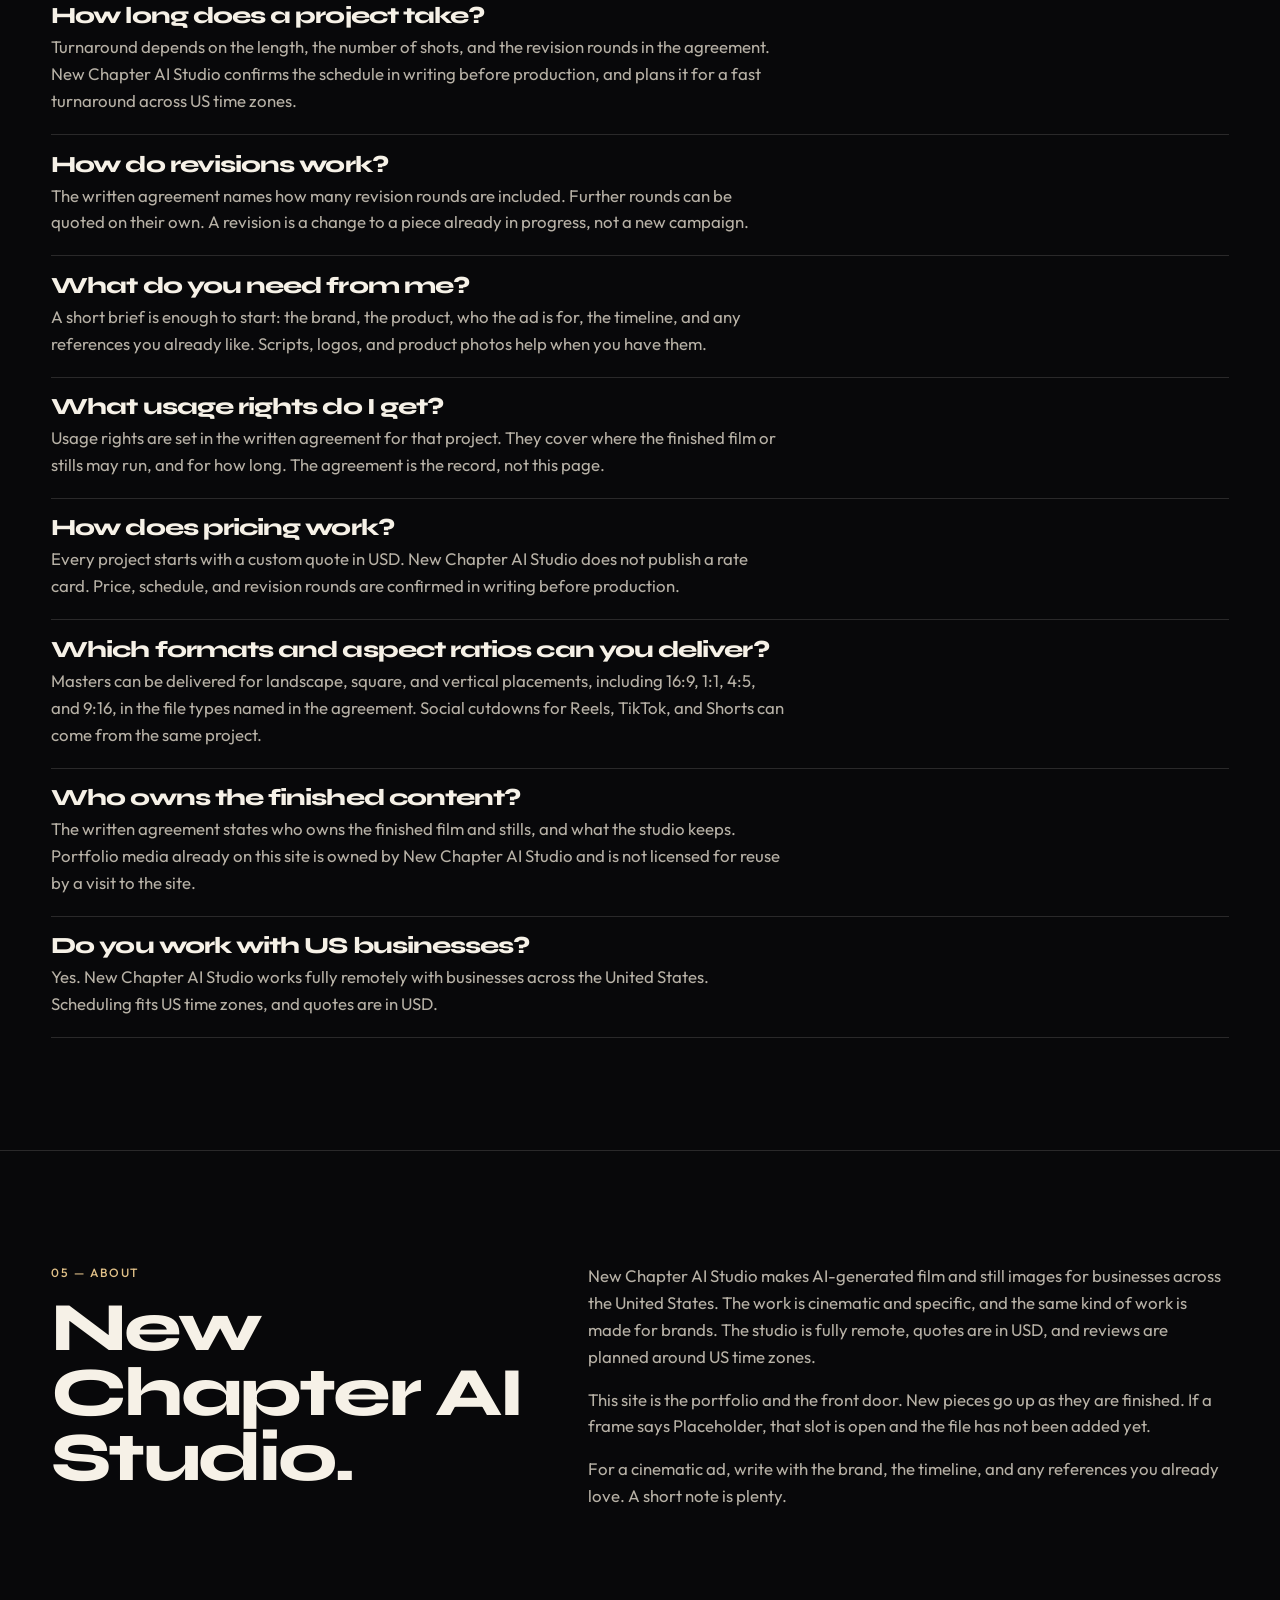
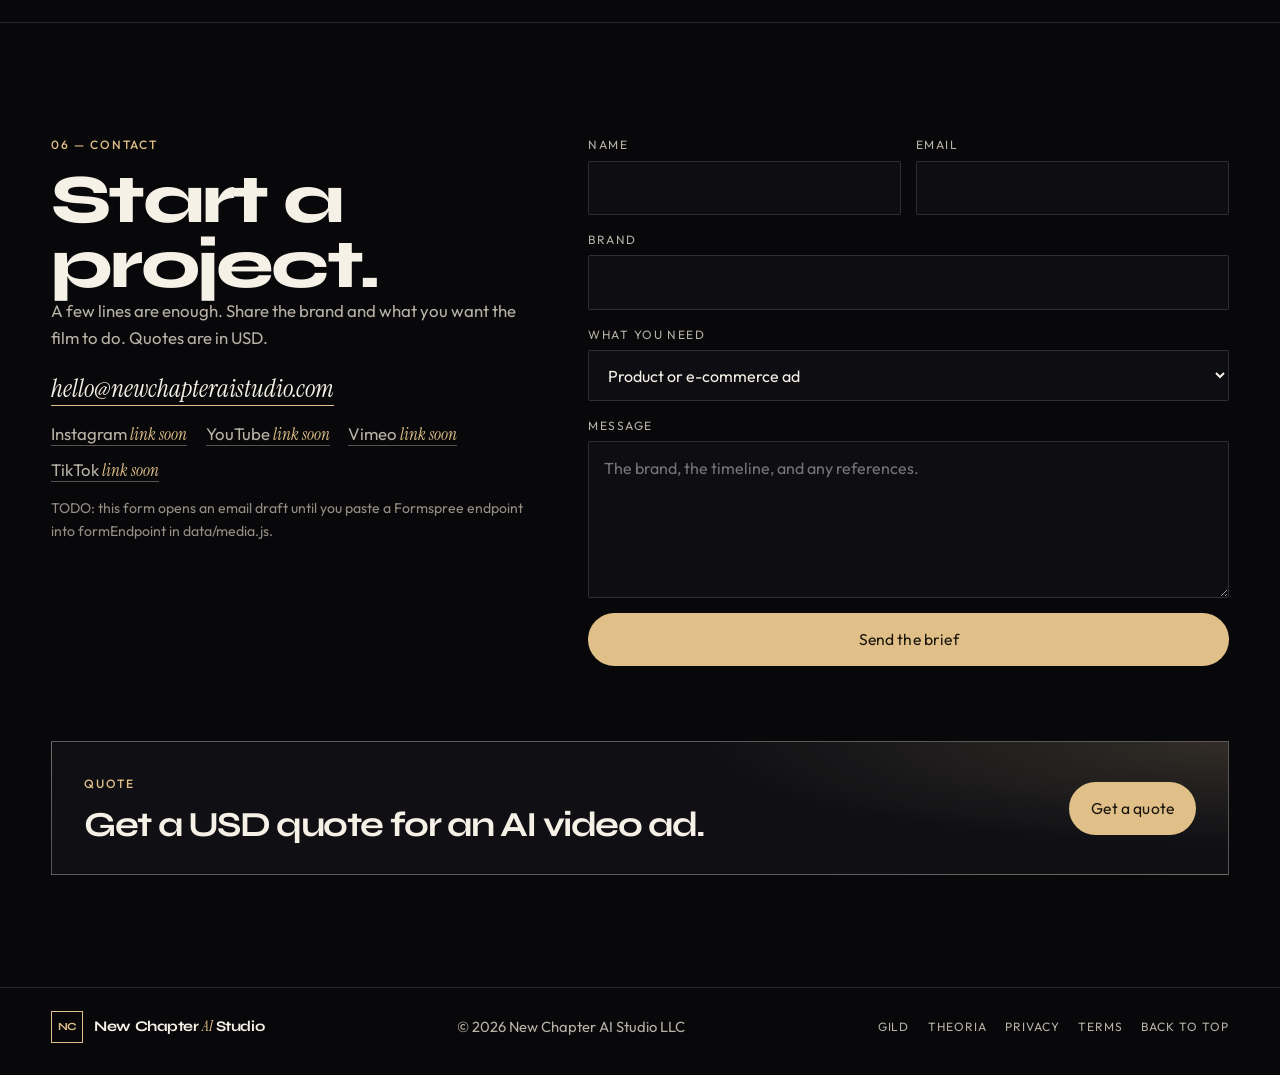
==== commit 49e3ad59: "Merge theoria-site: publish the Theoria marketing site. Bring the approved Theoria pages onto main, " ====
--- a/index.html
+++ b/index.html
@@ -510,6 +510,7 @@
       <p>© 2026 New Chapter AI Studio LLC</p>
       <nav class="footer-links" aria-label="Footer">
         <a href="gild/">Gild</a>
+        <a href="theoria/">Theoria</a>
         <a href="privacy.html">Privacy</a>
         <a href="terms.html">Terms</a>
         <a class="to-top" href="#top">Back to top</a>
